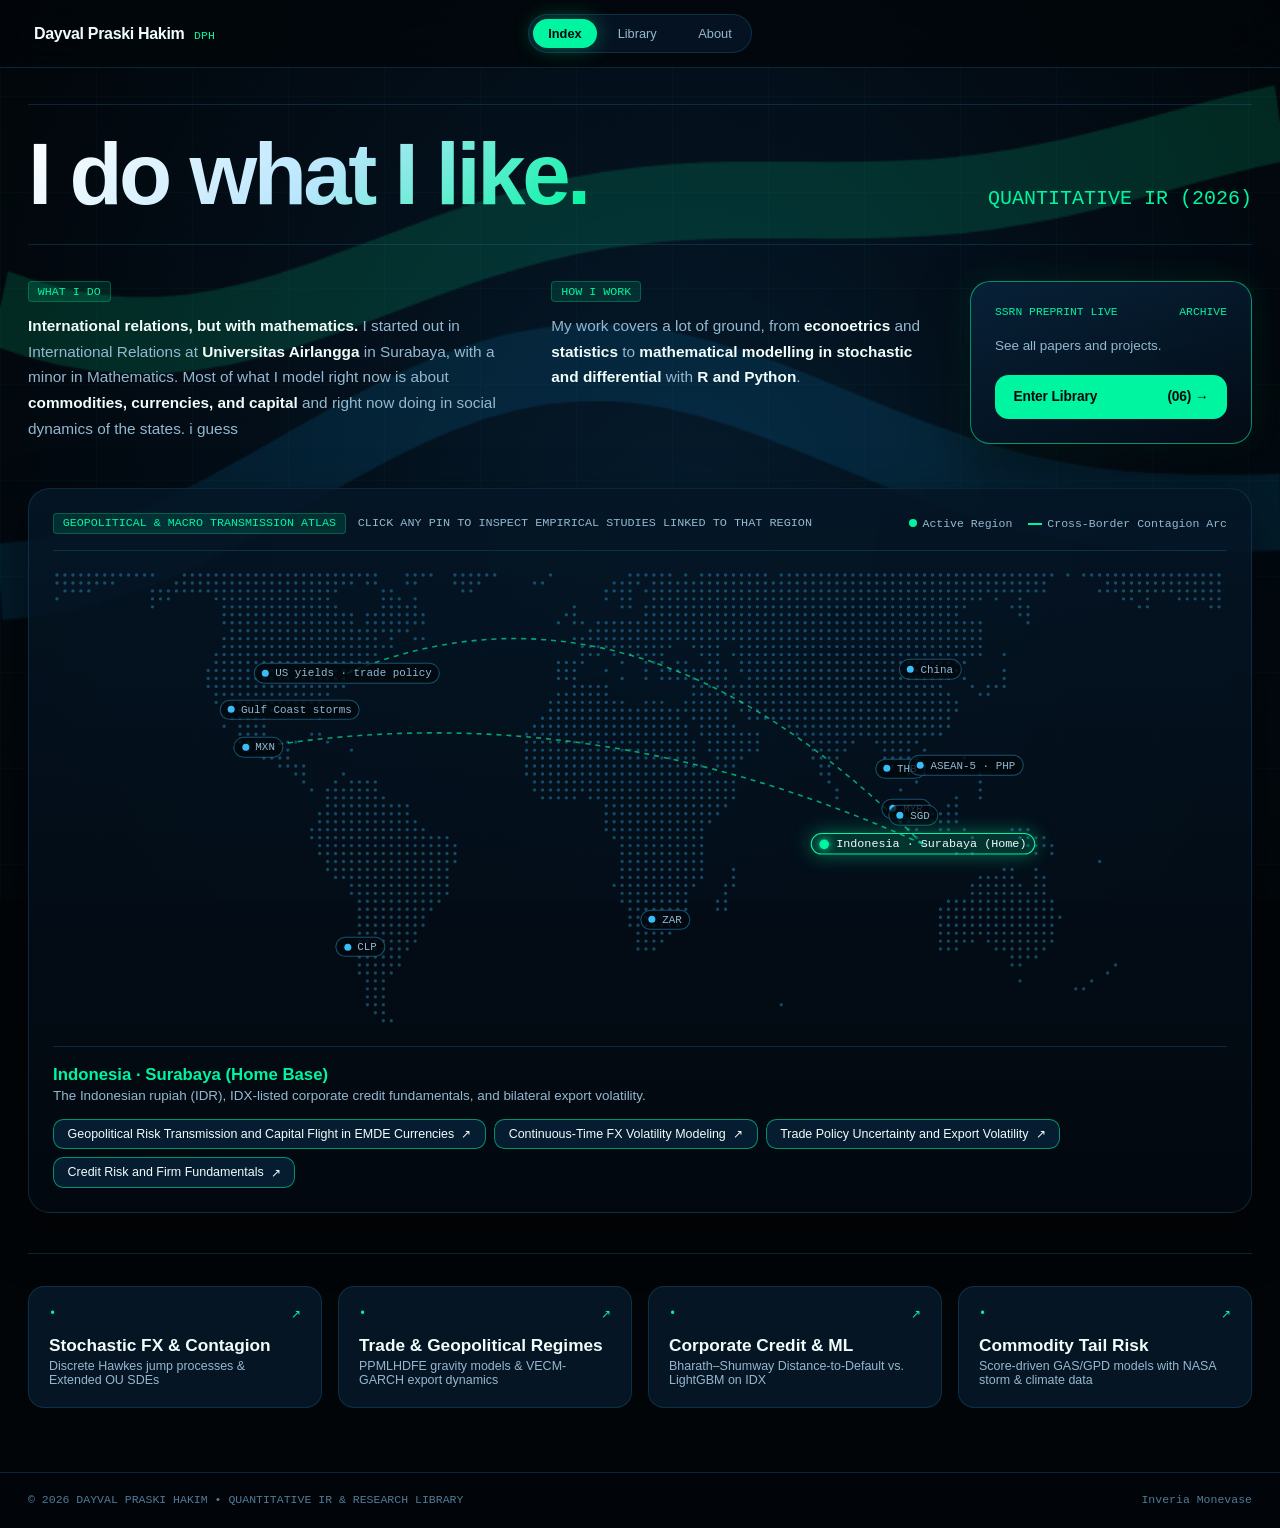
==== index.html @ 114882d0 "Update index.html" ====
<!DOCTYPE html>
<html lang="en">
<head>
  <meta charset="UTF-8" />
  <meta name="viewport" content="width=device-width, initial-scale=1.0" />
  <title>Dayval Praski Hakim — Quantitative IR &amp; Research Library </title>
  <style>
    :root {
      --bg-abyss: #020508;
      --bg-deep-water: #051321;
      --bg-trench: #082036;
      --bg-card: rgba(7, 27, 46, 0.76);
      --bg-drawer: rgba(3, 12, 22, 0.97);
      --border-water: rgba(29, 112, 156, 0.30);
      --border-aurora: rgba(0, 245, 160, 0.55);
      --aurora-bright: #00f5a0;
      --aurora-mid: #10b981;
      --aurora-soft: rgba(0, 245, 160, 0.12);
      --water-glow: #38bdf8;
      --shock-coral: #fb7185;
      --text-primary: #f0fdfa;
      --text-secondary: #94b8d0;
      --text-muted: #527a96;
      --font-ranade: "Ranade", "Optima", "Avenir Next", -apple-system, BlinkMacSystemFont, "Segoe UI", sans-serif;
      --font-mono: "IBM Plex Mono", "JetBrains Mono", ui-monospace, SFMono-Regular, Menlo, Consolas, monospace;
    }

    *, *::before, *::after {
      box-sizing: border-box;
    }

    html, body {
      margin: 0;
      padding: 0;
      background-color: var(--bg-abyss);
      color: var(--text-primary);
      font-family: var(--font-ranade);
      overflow-x: hidden;
      -webkit-font-smoothing: antialiased;
      min-height: 100vh;
    }

    button, input, textarea {
      font-family: var(--font-ranade);
      color: inherit;
      background: none;
      border: none;
    }
    button { cursor: pointer; }
    a { color: inherit; text-decoration: none; }

    /* Background Deep Water & Aurora Canvas */
    #auroraWaterCanvas {
      position: fixed;
      inset: 0;
      width: 100%;
      height: 100%;
      pointer-events: none;
      z-index: 0;
    }

    /* Subtle Bathymetric Hairline Grid Overlay */
    .grid-lines-overlay {
      position: fixed;
      inset: 0;
      pointer-events: none;
      z-index: 1;
      background-image:
        linear-gradient(to right, rgba(14, 165, 233, 0.04) 1px, transparent 1px),
        linear-gradient(to bottom, rgba(0, 245, 160, 0.03) 1px, transparent 1px);
      background-size: 96px 96px;
    }

    /* Unfolding Preloader Overlay (CRL-2026 Signature) */
    #unfoldPreloader {
      position: fixed;
      inset: 0;
      z-index: 100;
      background: radial-gradient(circle at 50% 30%, #072238 0%, #020508 75%);
      display: flex;
      flex-direction: column;
      justify-content: space-between;
      padding: 2rem;
      transition: opacity 0.65s cubic-bezier(0.22, 1, 0.36, 1), transform 0.65s cubic-bezier(0.22, 1, 0.36, 1);
    }
    #unfoldPreloader.preloader-hidden {
      opacity: 0;
      transform: translateY(-100%);
      pointer-events: none;
    }
    .unfold-strip {
      display: flex;
      justify-content: space-between;
      align-items: baseline;
      font-family: var(--font-ranade);
      font-size: clamp(2.8rem, 10vw, 7.6rem);
      font-weight: 700;
      letter-spacing: -0.04em;
      line-height: 0.9;
      color: var(--text-primary);
      border-top: 1px solid var(--border-water);
      border-bottom: 1px solid var(--border-water);
      padding: 1.5rem 0;
      overflow: hidden;
    }
    .unfold-char {
      display: inline-block;
      transform: translateY(110%);
      animation: charRise 0.65s cubic-bezier(0.16, 1, 0.3, 1) forwards;
    }
    @keyframes charRise {
      to { transform: translateY(0%); }
    }

    /* Main App Wrapper */
    .app-shell {
      position: relative;
      z-index: 10;
      min-height: 100vh;
      display: flex;
      flex-direction: column;
      justify-content: space-between;
    }

    /* Top Archival Header (CRL-2026 Layout) */
    .crl-header {
      position: sticky;
      top: 0;
      z-index: 40;
      backdrop-filter: blur(20px);
      background: rgba(2, 6, 11, 0.84);
      border-bottom: 1px solid var(--border-water);
      padding: 0.9rem 1.75rem;
      display: grid;
      grid-template-columns: 1fr auto 1fr;
      align-items: center;
      gap: 1rem;
    }
    @media (max-width: 780px) {
      .crl-header {
        grid-template-columns: 1fr auto;
        padding: 0.75rem 1rem;
      }
      .crl-header-right {
        grid-column: 1 / -1;
        justify-content: space-between !important;
        border-top: 1px solid rgba(29, 112, 156, 0.18);
        padding-top: 0.5rem;
      }
    }

    .brand-mark {
      display: inline-flex;
      align-items: baseline;
      gap: 0.6rem;
      text-align: left;
    }
    .brand-mark-title {
      font-weight: 700;
      font-size: 1rem;
      letter-spacing: -0.02em;
      color: var(--text-primary);
    }
    .brand-mark-sub {
      font-family: var(--font-mono);
      font-size: 0.72rem;
      color: var(--aurora-bright);
    }

    /* Center Nav Pills (Index | Library (06) | About) */
    .crl-nav {
      display: flex;
      align-items: center;
      gap: 0.35rem;
      background: rgba(6, 22, 38, 0.85);
      border: 1px solid var(--border-water);
      padding: 0.25rem;
      border-radius: 9999px;
    }
    .crl-nav-btn {
      padding: 0.42rem 0.95rem;
      border-radius: 9999px;
      font-size: 0.8rem;
      font-weight: 500;
      color: var(--text-secondary);
      transition: all 0.22s ease;
      display: inline-flex;
      align-items: center;
      gap: 0.35rem;
    }
    .crl-nav-btn:hover {
      color: var(--text-primary);
    }
    .crl-nav-btn.active {
      background: var(--aurora-bright);
      color: #02080d;
      font-weight: 700;
      box-shadow: 0 0 20px rgba(0, 245, 160, 0.35);
    }
    .nav-count {
      font-family: var(--font-mono);
      font-size: 0.68rem;
      opacity: 0.85;
    }

    .crl-header-right {
      display: flex;
      align-items: center;
      justify-content: flex-end;
      gap: 0.5rem;
      flex-wrap: wrap;
    }
    .util-pill {
      font-family: var(--font-mono);
      font-size: 0.72rem;
      padding: 0.4rem 0.75rem;
      border-radius: 9999px;
      border: 1px solid var(--border-water);
      background: rgba(8, 32, 54, 0.55);
      color: var(--text-secondary);
      transition: all 0.2s ease;
    }
    .util-pill:hover {
      border-color: var(--aurora-bright);
      color: var(--aurora-bright);
    }

    /* Views */
    .crl-view {
      max-width: 1280px;
      width: 100%;
      margin: 0 auto;
      padding: 2.25rem 1.75rem 4rem;
      animation: fadeView 0.35s ease;
    }
    @media (max-width: 640px) {
      .crl-view { padding: 1.5rem 1rem 3rem; }
    }
    @keyframes fadeView {
      from { opacity: 0; transform: translateY(8px); }
      to { opacity: 1; transform: translateY(0); }
    }
    .hidden { display: none !important; }

    /* =====================================================================
       VIEW 1: INDEX  */
    .hero-wordmark-strip {
      border-top: 1px solid var(--border-water);
      border-bottom: 1px solid var(--border-water);
      padding: 1.75rem 0;
      margin-bottom: 2.25rem;
      display: flex;
      flex-wrap: wrap;
      align-items: baseline;
      justify-content: space-between;
      gap: 1rem;
    }
    .hero-giant-title {
      font-family: var(--font-ranade);
      font-size: clamp(2.6rem, 6.8vw, 6.1rem);
      font-weight: 700;
      letter-spacing: -0.04em;
      line-height: 0.95;
      margin: 0;
      background: linear-gradient(135deg, #ffffff 0%, #bae6fd 52%, #00f5a0 100%);
      -webkit-background-clip: text;
      -webkit-text-fill-color: transparent;
    }
    .hero-version-tag {
      font-family: var(--font-mono);
      font-size: clamp(0.9rem, 1.8vw, 1.25rem);
      color: var(--aurora-bright);
      display: flex;
      align-items: center;
      gap: 0.75rem;
    }

    .crl-editorial-grid {
      display: grid;
      grid-template-columns: repeat(12, 1fr);
      gap: 2rem;
      align-items: start;
    }
    .col-footnote-1 { grid-column: span 5; }
    .col-footnote-2 { grid-column: span 4; }
    .col-cta-panel  { grid-column: span 3; }

    @media (max-width: 960px) {
      .col-footnote-1, .col-footnote-2, .col-cta-panel {
        grid-column: span 12;
      }
    }

    .footnote-num {
      font-family: var(--font-mono);
      font-size: 0.73rem;
      color: var(--aurora-bright);
      margin-bottom: 0.65rem;
      display: inline-block;
      padding: 0.16rem 0.55rem;
      border-radius: 4px;
      background: var(--aurora-soft);
      border: 1px solid rgba(0, 245, 160, 0.25);
    }
    .footnote-copy {
      font-size: 0.96rem;
      line-height: 1.68;
      color: var(--text-secondary);
      margin: 0;
    }
    .footnote-copy strong {
      color: var(--text-primary);
      font-weight: 600;
    }

    /* Enter Library Magnetic Card */
    .enter-library-card {
      background: linear-gradient(160deg, rgba(8, 36, 60, 0.88) 0%, rgba(3, 12, 22, 0.94) 100%);
      border: 1px solid var(--border-aurora);
      border-radius: 1.25rem;
      padding: 1.5rem;
      display: flex;
      flex-direction: column;
      justify-content: space-between;
      gap: 1.15rem;
      box-shadow: 0 20px 50px rgba(0, 0, 0, 0.5), 0 0 35px rgba(0, 245, 160, 0.1);
    }
    .enter-btn {
      width: 100%;
      padding: 0.9rem 1.15rem;
      border-radius: 0.85rem;
      background: var(--aurora-bright);
      color: #02080d;
      font-weight: 700;
      font-size: 0.86rem;
      letter-spacing: -0.01em;
      display: flex;
      align-items: center;
      justify-content: space-between;
      transition: transform 0.2s ease, box-shadow 0.2s ease;
    }
    .enter-btn:hover {
      transform: translateY(-2px);
      box-shadow: 0 10px 25px rgba(0, 245, 160, 0.4);
    }

    /* =====================================================================
       GEOPOLITICAL & MACRO TRANSMISSION ATLAS (RESTYLED IN AURORA: ABYSSAL)
       ===================================================================== */
    .atlas-container {
      margin-top: 2.75rem;
      background: linear-gradient(180deg, rgba(5, 22, 38, 0.86) 0%, rgba(2, 8, 15, 0.94) 100%);
      border: 1px solid var(--border-water);
      border-radius: 1.35rem;
      padding: 1.5rem;
      box-shadow: 0 20px 50px rgba(0, 0, 0, 0.5);
    }
    .atlas-header-bar {
      display: flex;
      flex-wrap: wrap;
      align-items: center;
      justify-content: space-between;
      gap: 1rem;
      padding-bottom: 1rem;
      border-bottom: 1px solid var(--border-water);
      margin-bottom: 1.25rem;
    }
    .atlas-scroll {
      overflow-x: auto;
      position: relative;
    }
    .atlas-map {
      position: relative;
      min-width: 680px;
      aspect-ratio: 1180 / 460;
      width: 100%;
    }
    .atlas-svg {
      width: 100%;
      height: 100%;
      display: block;
    }
    .atlas-land {
      stroke: rgba(56, 189, 248, 0.34);
      stroke-width: 3.4px;
      stroke-linecap: round;
      fill: none;
    }
    .atlas-arc {
      fill: none;
      stroke: var(--aurora-bright);
      stroke-width: 1.6px;
      stroke-dasharray: 5 5;
      opacity: 0.65;
    }

    /* Interactive Map Pins */
    .pin {
      position: absolute;
      transform: translate(-50%, -50%);
      display: inline-flex;
      align-items: center;
      gap: 0.4rem;
      padding: 0.2rem 0.45rem;
      border-radius: 9999px;
      background: rgba(2, 8, 15, 0.78);
      border: 1px solid rgba(56, 189, 248, 0.4);
      color: var(--text-secondary);
      font-family: var(--font-mono);
      font-size: 0.68rem;
      white-space: nowrap;
      transition: all 0.2s ease;
      z-index: 5;
    }
    .pin:hover, .pin.on {
      border-color: var(--aurora-bright);
      background: rgba(0, 245, 160, 0.16);
      color: var(--text-primary);
      transform: translate(-50%, -50%) scale(1.08);
      z-index: 15;
      box-shadow: 0 0 18px rgba(0, 245, 160, 0.4);
    }
    .pin-dot {
      width: 7px;
      height: 7px;
      border-radius: 9999px;
      background: var(--water-glow);
      display: inline-block;
    }
    .pin.on .pin-dot, .pin:hover .pin-dot {
      background: var(--aurora-bright);
      box-shadow: 0 0 8px var(--aurora-bright);
    }
    .pin.big .pin-dot {
      width: 9px;
      height: 9px;
      background: var(--aurora-bright);
    }

    .atlas-info-bar {
      margin-top: 1.1rem;
      padding-top: 1.1rem;
      border-top: 1px solid var(--border-water);
      display: flex;
      flex-wrap: wrap;
      align-items: center;
      justify-content: space-between;
      gap: 1rem;
    }
    .atlas-work-pills {
      display: flex;
      flex-wrap: wrap;
      gap: 0.5rem;
    }
    .atlas-work-btn {
      padding: 0.42rem 0.85rem;
      border-radius: 0.65rem;
      background: rgba(8, 34, 58, 0.8);
      border: 1px solid var(--border-aurora);
      color: var(--text-primary);
      font-size: 0.78rem;
      font-weight: 500;
      display: inline-flex;
      align-items: center;
      gap: 0.45rem;
      transition: all 0.2s ease;
    }
    .atlas-work-btn:hover {
      background: var(--aurora-bright);
      color: #02080d;
      font-weight: 700;
    }

    /* Category Index Strip */
    .category-index-strip {
      margin-top: 2.5rem;
      border-top: 1px solid var(--border-water);
      padding-top: 2rem;
      display: grid;
      grid-template-columns: repeat(auto-fit, minmax(220px, 1fr));
      gap: 1rem;
    }
    .cat-index-tile {
      background: var(--bg-card);
      border: 1px solid var(--border-water);
      border-radius: 1rem;
      padding: 1.25rem;
      text-align: left;
      transition: all 0.25s ease;
      display: flex;
      flex-direction: column;
      justify-content: space-between;
      gap: 0.85rem;
    }
    .cat-index-tile:hover {
      border-color: var(--aurora-bright);
      background: rgba(11, 43, 72, 0.82);
      transform: translateY(-3px);
    }

    /* =====================================================================
       VIEW 2: LIBRARY */
    .library-toolbar {
      display: flex;
      flex-wrap: wrap;
      align-items: center;
      justify-content: space-between;
      gap: 1rem;
      padding-bottom: 1.5rem;
      border-bottom: 1px solid var(--border-water);
      margin-bottom: 2rem;
    }
    .mode-toggle-group {
      display: inline-flex;
      background: rgba(5, 19, 33, 0.9);
      border: 1px solid var(--border-water);
      border-radius: 9999px;
      padding: 0.22rem;
    }
    .mode-btn {
      padding: 0.38rem 0.95rem;
      border-radius: 9999px;
      font-family: var(--font-mono);
      font-size: 0.75rem;
      color: var(--text-secondary);
      transition: all 0.2s ease;
    }
    .mode-btn.active {
      background: var(--aurora-bright);
      color: #02080d;
      font-weight: 700;
    }

    .filter-pills {
      display: flex;
      flex-wrap: wrap;
      gap: 0.4rem;
    }
    .filter-pill {
      padding: 0.36rem 0.8rem;
      border-radius: 9999px;
      font-family: var(--font-mono);
      font-size: 0.72rem;
      border: 1px solid var(--border-water);
      color: var(--text-secondary);
      background: rgba(5, 19, 33, 0.6);
      transition: all 0.2s ease;
    }
    .filter-pill.active, .filter-pill:hover {
      border-color: var(--aurora-bright);
      color: var(--aurora-bright);
      background: var(--aurora-soft);
    }

    /* WHEEL MODE */
    .wheel-stage {
      display: flex;
      flex-direction: column;
      gap: 1.75rem;
    }
    .wheel-track {
      display: grid;
      grid-template-columns: repeat(auto-fit, minmax(310px, 1fr));
      gap: 1.35rem;
    }
    .wheel-card {
      background: var(--bg-card);
      border: 1px solid var(--border-water);
      border-radius: 1.25rem;
      padding: 1.5rem;
      display: flex;
      flex-direction: column;
      justify-content: space-between;
      min-height: 330px;
      transition: all 0.28s cubic-bezier(0.22, 1, 0.36, 1);
      position: relative;
      overflow: hidden;
      text-align: left;
    }
    .wheel-card:hover {
      border-color: var(--aurora-bright);
      box-shadow: 0 20px 45px rgba(0, 0, 0, 0.55), 0 0 30px rgba(0, 245, 160, 0.14);
      transform: translateY(-4px);
    }
    .wheel-card-top {
      display: flex;
      align-items: center;
      justify-content: space-between;
      font-family: var(--font-mono);
      font-size: 0.74rem;
      color: var(--aurora-bright);
    }
    .wheel-visual-plate {
      margin: 0.9rem 0;
      height: 92px;
      border-radius: 0.75rem;
      border: 1px solid rgba(29, 112, 156, 0.35);
      background: rgba(3, 12, 22, 0.85);
      overflow: hidden;
      position: relative;
    }
    .wheel-card-title {
      font-size: 1.22rem;
      font-weight: 700;
      letter-spacing: -0.02em;
      line-height: 1.25;
      margin: 0.35rem 0;
      color: var(--text-primary);
    }
    .wheel-card-client {
      font-family: var(--font-mono);
      font-size: 0.73rem;
      color: var(--water-glow);
    }

    /* LIST MODE */
    .archive-list-table {
      border-top: 1px solid var(--border-water);
    }
    .archive-row {
      width: 100%;
      display: grid;
      grid-template-columns: 48px 1.25fr 2.2fr 1.1fr 80px;
      align-items: center;
      gap: 1rem;
      padding: 1.15rem 0.75rem;
      border-bottom: 1px solid var(--border-water);
      text-align: left;
      transition: background 0.18s ease, padding-left 0.18s ease;
    }
    @media (max-width: 760px) {
      .archive-row {
        grid-template-columns: 40px 1fr auto;
      }
      .archive-col-domain, .archive-col-metric {
        display: none;
      }
    }
    .archive-row:hover {
      background: rgba(0, 245, 160, 0.07);
      padding-left: 1.25rem;
    }
    .archive-idx {
      font-family: var(--font-mono);
      font-size: 0.78rem;
      color: var(--aurora-bright);
    }
    .archive-title {
      font-weight: 600;
      font-size: 1rem;
      color: var(--text-primary);
    }
    .archive-domain {
      font-family: var(--font-mono);
      font-size: 0.78rem;
      color: var(--text-secondary);
    }
    .archive-metric {
      font-family: var(--font-mono);
      font-size: 0.75rem;
      color: var(--aurora-bright);
    }
    .archive-year {
      font-family: var(--font-mono);
      font-size: 0.74rem;
      color: var(--text-muted);
      text-align: right;
    }

    /* =====================================================================
       SVG STOCHASTIC PLOT STYLES (PORTED FROM DAYVAL'S SITE.JS -> AURORA)
       ===================================================================== */
    .p-line { fill: none; stroke: #00f5a0; stroke-width: 1.8px; }
    .p-line-2 { fill: none; stroke: #38bdf8; stroke-width: 1.5px; }
    .p-faint { fill: none; stroke: rgba(148, 184, 208, 0.22); stroke-width: 1px; }
    .p-base { fill: none; stroke: rgba(240, 253, 250, 0.45); stroke-width: 1.2px; stroke-dasharray: 4 4; }
    .p-area { fill: rgba(0, 245, 160, 0.10); stroke: none; }
    .p-wash { fill: rgba(251, 113, 133, 0.22); stroke: none; }
    .p-axis { stroke: rgba(29, 112, 156, 0.45); stroke-width: 1px; }
    .p-needle { stroke: rgba(148, 184, 208, 0.45); stroke-width: 1.1px; }
    .p-shock { stroke: #fb7185; stroke-width: 1.8px; }
    .p-shock-dash { stroke: #fb7185; stroke-width: 1.2px; stroke-dasharray: 4 4; }
    .p-dot-shock { fill: #fb7185; }
    .p-dot-soft { fill: rgba(56, 189, 248, 0.65); }
    .p-ring-shock { fill: none; stroke: #fb7185; stroke-width: 1.6px; }
    .p-label { font-family: var(--font-mono); font-size: 10px; fill: #94b8d0; }
    .p-label.strong { fill: #f0fdfa; font-weight: 600; }
    .p-label.shock { fill: #fb7185; }

    /* =====================================================================
       FULL-VIEWPORT TWO-COLUMN SPLIT RESEARCH WORKBENCH (NO EMPTY LEFT VOID)
       ===================================================================== */
    #resourceDrawerBackdrop {
      position: fixed;
      inset: 0;
      z-index: 60;
      background: var(--bg-abyss);
      display: grid;
      grid-template-columns: 44% 56%;
      width: 100vw;
      height: 100vh;
      overflow: hidden;
    }
    .workbench-left-pane {
      background: linear-gradient(165deg, #041322 0%, #02070d 100%);
      border-right: 1px solid var(--border-water);
      padding: 1.75rem;
      display: flex;
      flex-direction: column;
      justify-content: space-between;
      gap: 1.15rem;
      overflow-y: auto;
      height: 100%;
    }
    .resource-drawer {
      width: 100%;
      height: 100%;
      background: var(--bg-drawer);
      padding: 2rem 2.5rem;
      overflow-y: auto;
      display: flex;
      flex-direction: column;
      justify-content: space-between;
      gap: 1.75rem;
    }
    .sidebar-paper-pill {
      width: 100%;
      text-align: left;
      padding: 0.52rem 0.75rem;
      border-radius: 0.65rem;
      border: 1px solid rgba(29, 112, 156, 0.24);
      background: rgba(5, 20, 35, 0.55);
      display: flex;
      align-items: center;
      justify-content: space-between;
      gap: 0.6rem;
      font-size: 0.78rem;
      color: var(--text-secondary);
      transition: all 0.18s ease;
    }
    .sidebar-paper-pill:hover {
      border-color: var(--aurora-bright);
      color: var(--text-primary);
    }
    .sidebar-paper-pill.active-paper {
      background: rgba(0, 245, 160, 0.14);
      border-color: var(--aurora-bright);
      color: var(--text-primary);
      font-weight: 600;
    }
    @media (max-width: 960px) {
      #resourceDrawerBackdrop {
        display: flex;
        flex-direction: column;
        overflow-y: auto;
      }
      .workbench-left-pane, .resource-drawer {
        height: auto;
        overflow-y: visible;
        padding: 1.25rem;
      }
    }

    /* Econometric Data Tables inside Drawer */
    .econ-table-wrap {
      overflow-x: auto;
      margin: 0.75rem 0;
      border: 1px solid var(--border-water);
      border-radius: 0.75rem;
      background: rgba(2, 8, 15, 0.75);
    }
    table.econ-table {
      width: 100%;
      border-collapse: collapse;
      font-family: var(--font-mono);
      font-size: 0.75rem;
      text-align: left;
    }
    table.econ-table th, table.econ-table td {
      padding: 0.6rem 0.85rem;
      border-bottom: 1px solid rgba(29, 112, 156, 0.2);
    }
    table.econ-table thead th {
      color: var(--aurora-bright);
      background: rgba(7, 29, 49, 0.7);
      font-weight: 600;
    }
    .sig-cell { color: var(--aurora-bright); font-weight: 700; }
    .dim-cell { color: var(--text-muted); }

    .paper-figure-card {
      background: rgba(5, 19, 33, 0.85);
      border: 1px solid var(--border-water);
      border-radius: 0.9rem;
      padding: 1rem;
      margin-top: 1rem;
    }
    .paper-figure-card img {
      width: 100%;
      height: auto;
      border-radius: 0.5rem;
      display: block;
      background: #ffffff;
      padding: 0.35rem;
    }
    .paper-figure-cap {
      font-size: 0.78rem;
      color: var(--text-secondary);
      margin-top: 0.65rem;
      line-height: 1.5;
    }

    /* Toast Notification */
    #toastBanner {
      position: fixed;
      bottom: 1.5rem;
      right: 1.5rem;
      z-index: 90;
      background: #041524;
      border: 1px solid var(--aurora-bright);
      color: var(--text-primary);
      padding: 0.75rem 1.1rem;
      border-radius: 0.75rem;
      font-family: var(--font-mono);
      font-size: 0.75rem;
      box-shadow: 0 15px 35px rgba(0, 0, 0, 0.6);
    }

    /* Mobile only: keep a Close button on screen while a paper scrolls (the original Close sits ~2 screens down on phones) */
    .drawer-mobile-bar { display: none; }
    @media (max-width: 960px) {
      .drawer-mobile-bar {
        display: flex;
        flex-shrink: 0;
        justify-content: flex-end;
        position: sticky;
        top: 0;
        z-index: 5;
        padding: 0.55rem 1rem;
        background: var(--bg-abyss);
        border-bottom: 1px solid var(--border-water);
      }
      .drawer-mobile-bar .util-pill { padding: 0.55rem 1.1rem; font-size: 0.8rem; }
    }
  </style>
</head>
<body>

  <canvas id="auroraWaterCanvas" width="960" height="540"></canvas>
  <div class="grid-lines-overlay"></div>

  <div id="unfoldPreloader">
    <div style="display:flex; justify-content:space-between; font-family:var(--font-mono); font-size:0.76rem; color:var(--aurora-bright);">
      <span>DPH® // DAYVAL PRASKI HAKIM</span>
      <span>QUANTITATIVE IR &amp; ARCHIVE</span>
    </div>

    <div class="unfold-strip" aria-hidden="true">
      <span class="unfold-char" style="animation-delay:0.02s;">D</span>
      <span class="unfold-char" style="animation-delay:0.07s;">A</span>
      <span class="unfold-char" style="animation-delay:0.12s;">Y</span>
      <span class="unfold-char" style="animation-delay:0.17s;">V</span>
      <span class="unfold-char" style="animation-delay:0.22s;">A</span>
      <span class="unfold-char" style="animation-delay:0.27s;">L</span>
      <span class="unfold-char" style="animation-delay:0.32s; color:var(--aurora-bright);">®</span>
      
    </div>

    <div style="display:flex; justify-content:space-between; align-items:center; font-family:var(--font-mono); font-size:0.75rem; color:var(--text-secondary);">
      <span>STOCHASTIC PROCESSES • ECONOMETRICS • GEOPOLITICAL RISK (SURABAYA, ID)</span>
      <button type="button" id="skipPreloaderBtn" class="util-pill" style="border-color:var(--aurora-bright); color:var(--aurora-bright);">
        Enter Archive Now ↗
      </button>
    </div>
  </div>

  <!-- Intro safety net: its own script block, so an error later in the page can never leave you stuck on the intro -->
  <script>
    (function () {
      var intro = document.getElementById('unfoldPreloader');
      if (!intro) return;
      function leaveIntro() { intro.classList.add('preloader-hidden'); }
      setTimeout(leaveIntro, 1150);
      var skip = document.getElementById('skipPreloaderBtn');
      if (skip) skip.addEventListener('click', leaveIntro);
    })();
  </script>

  <!-- MAIN APPLICATION SHELL -->
  <div class="app-shell">

    <!-- STICKY TOP BAR -->
    <header class="crl-header">
      <button type="button" id="brandHomeBtn" class="brand-mark">
        <span class="brand-mark-title">Dayval Praski Hakim</span>
        <span class="brand-mark-sub">DPH</span>
      </button>

      <nav class="crl-nav" aria-label="Primary Sections">
        <button type="button" data-nav="index" class="crl-nav-btn active">
          <span>Index</span>
        </button>
        <button type="button" data-nav="library" class="crl-nav-btn">
          <span>Library</span>
          <span class="nav-count"></span>
        </button>
        <button type="button" data-nav="about" class="crl-nav-btn">
          <span>About</span>
        </button>
      </nav>
    </header>

    <!-- =================================================================== -->
    <!-- VIEW 1: INDEX (THESIS (1) & (2) + WORLD RISK ATLAS + ENTER LIBRARY) -->
    <!-- =================================================================== -->
    <main id="view-index" class="crl-view">
      <div class="hero-wordmark-strip">
        <h1 class="hero-giant-title" id="heroMainTitle">
          I do what I like.
        </h1>
        <div class="hero-version-tag">
          <span>QUANTITATIVE IR</span>
          <span>(2026)</span>
        </div>
      </div>

      <div class="crl-editorial-grid">
        <!-- Column (1) -->
        <div class="col-footnote-1">
          <span class="footnote-num">WHAT I DO</span>
          <p class="footnote-copy">
            <strong>International relations, but with mathematics.</strong> I started out in International Relations at <strong>Universitas Airlangga</strong> in Surabaya, with a minor in Mathematics. Most of what I model right now is about <strong>commodities, currencies, and capital</strong> and right now doing in social dynamics of the states. i guess
          </p>
        </div>

        <!-- Column (2) -->
        <div class="col-footnote-2">
          <span class="footnote-num">HOW I WORK</span>
          <p class="footnote-copy">
            My work covers a lot of ground, from <strong>econoetrics</strong> and <strong>statistics</strong> to <strong>mathematical modelling in stochastic and differential</strong> with <strong>R and Python</strong>.
          </p>
        </div>

        <!-- Column (3): Flagship Preprint & Enter Library CTA -->
        <div class="col-cta-panel">
          <div class="enter-library-card">
            <div style="display:flex; justify-content:space-between; font-family:var(--font-mono); font-size:0.71rem; color:var(--aurora-bright);">
              <span>SSRN PREPRINT LIVE</span>
              <span>ARCHIVE</span>
            </div>
            <div style="font-size:0.84rem; color:var(--text-secondary); line-height:1.5;">
              See all papers and projects.
            </div>
            <button type="button" id="enterLibraryHeroBtn" class="enter-btn">
              <span>Enter Library</span>
              <span>(06) →</span>
            </button>
          </div>
        </div>
      </div>

      <!-- INTERACTIVE GEOPOLITICAL & MACRO TRANSMISSION WORLD ATLAS -->
      <div class="atlas-container">
        <div class="atlas-header-bar">
          <div style="display:flex; align-items:center; gap:0.75rem;">
            <span class="footnote-num" style="margin:0;">GEOPOLITICAL &amp; MACRO TRANSMISSION ATLAS</span>
            <span style="font-family:var(--font-mono); font-size:0.74rem; color:var(--text-secondary);">
              CLICK ANY PIN TO INSPECT EMPIRICAL STUDIES LINKED TO THAT REGION
            </span>
          </div>
          <div style="display:flex; align-items:center; gap:1rem; font-family:var(--font-mono); font-size:0.72rem; color:var(--text-secondary);">
            <span><span style="display:inline-block; width:8px; height:8px; border-radius:99px; background:var(--aurora-bright); margin-right:5px;"></span>Active Region</span>
            <span><span style="display:inline-block; width:14px; height:2px; background:var(--aurora-bright); vertical-align:middle; margin-right:5px;"></span>Cross-Border Contagion Arc</span>
          </div>
        </div>

        <div class="atlas-scroll">
          <div class="atlas-map" id=" interactiveAtlasMap">
            <svg class="atlas-svg" viewBox="0 0 1180 460" aria-hidden="true" focusable="false">
              <path class="atlas-land" d="M4 4h0M12 4h0M20 4h0M28 4h0M36 4h0M44 4h0M52 4h0M60 4h0M68 4h0M76 4h0M84 4h0M92 4h0M100 4h0M132 4h0M140 4h0M148 4h0M156 4h0M164 4h0M172 4h0M180 4h0M188 4h0M196 4h0M204 4h0M212 4h0M220 4h0M228 4h0M236 4h0M244 4h0M252 4h0M260 4h0M268 4h0M276 4h0M284 4h0M292 4h0M300 4h0M308 4h0M316 4h0M324 4h0M356 4h0M364 4h0M372 4h0M380 4h0M404 4h0M412 4h0M420 4h0M428 4h0M436 4h0M444 4h0M500 4h0M580 4h0M588 4h0M596 4h0M604 4h0M612 4h0M620 4h0M636 4h0M652 4h0M660 4h0M668 4h0M676 4h0M684 4h0M692 4h0M700 4h0M708 4h0M716 4h0M732 4h0M740 4h0M748 4h0M756 4h0M764 4h0M772 4h0M780 4h0M788 4h0M796 4h0M804 4h0M812 4h0M820 4h0M828 4h0M836 4h0M844 4h0M852 4h0M860 4h0M868 4h0M876 4h0M884 4h0M892 4h0M900 4h0M908 4h0M916 4h0M924 4h0M932 4h0M940 4h0M948 4h0M956 4h0M964 4h0M972 4h0M980 4h0M988 4h0M996 4h0M1004 4h0M1020 4h0M1036 4h0M1044 4h0M1052 4h0M1060 4h0M1068 4h0M1076 4h0M1084 4h0M1092 4h0M1100 4h0M1108 4h0M1116 4h0M1124 4h0M1132 4h0M1140 4h0M1148 4h0M1156 4h0M1164 4h0M1172 4h0M4 12h0M12 12h0M20 12h0M28 12h0M36 12h0M44 12h0M52 12h0M60 12h0M124 12h0M132 12h0M140 12h0M148 12h0M156 12h0M164 12h0M172 12h0M180 12h0M188 12h0M196 12h0M204 12h0M212 12h0M220 12h0M228 12h0M236 12h0M244 12h0M252 12h0M260 12h0M268 12h0M276 12h0M284 12h0M292 12h0M300 12h0M316 12h0M324 12h0M356 12h0M364 12h0M404 12h0M412 12h0M420 12h0M428 12h0M484 12h0M492 12h0M564 12h0M572 12h0M580 12h0M588 12h0M604 12h0M612 12h0M620 12h0M628 12h0M636 12h0M644 12h0M652 12h0M660 12h0M668 12h0M676 12h0M684 12h0M692 12h0M700 12h0M708 12h0M716 12h0M724 12h0M732 12h0M740 12h0M748 12h0M756 12h0M764 12h0M772 12h0M780 12h0M788 12h0M796 12h0M804 12h0M812 12h0M820 12h0M828 12h0M836 12h0M844 12h0M852 12h0M860 12h0M868 12h0M876 12h0M884 12h0M892 12h0M900 12h0M908 12h0M916 12h0M924 12h0M932 12h0M940 12h0M948 12h0M956 12h0M964 12h0M972 12h0M980 12h0M988 12h0M996 12h0M1060 12h0M1068 12h0M1076 12h0M1084 12h0M1092 12h0M1100 12h0M1108 12h0M1116 12h0M1124 12h0M1132 12h0M1140 12h0M1148 12h0M1156 12h0M1164 12h0M1172 12h0M12 20h0M20 20h0M28 20h0M36 20h0M100 20h0M108 20h0M116 20h0M124 20h0M132 20h0M140 20h0M148 20h0M156 20h0M164 20h0M172 20h0M180 20h0M188 20h0M196 20h0M204 20h0M212 20h0M220 20h0M228 20h0M236 20h0M244 20h0M252 20h0M260 20h0M268 20h0M276 20h0M284 20h0M332 20h0M340 20h0M412 20h0M420 20h0M556 20h0M564 20h0M572 20h0M580 20h0M596 20h0M604 20h0M612 20h0M620 20h0M628 20h0M636 20h0M644 20h0M652 20h0M660 20h0M668 20h0M676 20h0M684 20h0M692 20h0M700 20h0M708 20h0M716 20h0M724 20h0M732 20h0M740 20h0M748 20h0M756 20h0M764 20h0M772 20h0M780 20h0M788 20h0M796 20h0M804 20h0M812 20h0M820 20h0M828 20h0M836 20h0M844 20h0M852 20h0M860 20h0M868 20h0M876 20h0M884 20h0M892 20h0M900 20h0M908 20h0M916 20h0M924 20h0M932 20h0M940 20h0M948 20h0M956 20h0M964 20h0M972 20h0M980 20h0M988 20h0M996 20h0M1052 20h0M1060 20h0M1068 20h0M1076 20h0M1084 20h0M1092 20h0M1100 20h0M1108 20h0M1116 20h0M1124 20h0M1132 20h0M1140 20h0M1148 20h0M1156 20h0M1164 20h0M1172 20h0M4 28h0M100 28h0M108 28h0M116 28h0M164 28h0M172 28h0M180 28h0M188 28h0M196 28h0M204 28h0M212 28h0M220 28h0M228 28h0M236 28h0M244 28h0M252 28h0M260 28h0M268 28h0M276 28h0M332 28h0M340 28h0M348 28h0M364 28h0M556 28h0M572 28h0M580 28h0M604 28h0M612 28h0M620 28h0M628 28h0M636 28h0M644 28h0M652 28h0M660 28h0M668 28h0M676 28h0M684 28h0M692 28h0M700 28h0M708 28h0M716 28h0M724 28h0M732 28h0M740 28h0M748 28h0M756 28h0M764 28h0M772 28h0M780 28h0M788 28h0M796 28h0M804 28h0M812 28h0M820 28h0M828 28h0M836 28h0M844 28h0M852 28h0M860 28h0M868 28h0M876 28h0M884 28h0M892 28h0M900 28h0M908 28h0M916 28h0M924 28h0M932 28h0M948 28h0M972 28h0M1076 28h0M1084 28h0M1100 28h0M1132 28h0M1140 28h0M1148 28h0M1156 28h0M1164 28h0M1172 28h0M100 36h0M172 36h0M180 36h0M188 36h0M196 36h0M204 36h0M212 36h0M220 36h0M228 36h0M236 36h0M244 36h0M252 36h0M260 36h0M268 36h0M276 36h0M284 36h0M332 36h0M340 36h0M348 36h0M356 36h0M364 36h0M524 36h0M572 36h0M580 36h0M596 36h0M604 36h0M612 36h0M620 36h0M628 36h0M636 36h0M644 36h0M652 36h0M660 36h0M668 36h0M676 36h0M684 36h0M692 36h0M700 36h0M708 36h0M716 36h0M724 36h0M732 36h0M740 36h0M748 36h0M756 36h0M764 36h0M772 36h0M780 36h0M788 36h0M796 36h0M804 36h0M812 36h0M820 36h0M828 36h0M836 36h0M844 36h0M852 36h0M860 36h0M868 36h0M876 36h0M884 36h0M892 36h0M900 36h0M908 36h0M916 36h0M964 36h0M972 36h0M980 36h0M1092 36h0M1100 36h0M1164 36h0M1172 36h0M172 44h0M180 44h0M188 44h0M196 44h0M204 44h0M212 44h0M220 44h0M228 44h0M236 44h0M244 44h0M252 44h0M260 44h0M268 44h0M276 44h0M284 44h0M292 44h0M300 44h0M316 44h0M324 44h0M332 44h0M340 44h0M348 44h0M356 44h0M364 44h0M372 44h0M516 44h0M524 44h0M596 44h0M604 44h0M612 44h0M620 44h0M628 44h0M636 44h0M644 44h0M652 44h0M660 44h0M668 44h0M676 44h0M684 44h0M692 44h0M700 44h0M708 44h0M716 44h0M724 44h0M732 44h0M740 44h0M748 44h0M756 44h0M764 44h0M772 44h0M780 44h0M788 44h0M796 44h0M804 44h0M812 44h0M820 44h0M828 44h0M836 44h0M844 44h0M852 44h0M860 44h0M868 44h0M876 44h0M884 44h0M892 44h0M900 44h0M908 44h0M972 44h0M980 44h0M172 52h0M180 52h0M188 52h0M196 52h0M204 52h0M212 52h0M220 52h0M228 52h0M236 52h0M244 52h0M252 52h0M260 52h0M268 52h0M276 52h0M284 52h0M292 52h0M300 52h0M316 52h0M324 52h0M332 52h0M340 52h0M348 52h0M356 52h0M364 52h0M372 52h0M508 52h0M524 52h0M532 52h0M548 52h0M556 52h0M564 52h0M572 52h0M580 52h0M588 52h0M596 52h0M604 52h0M612 52h0M620 52h0M628 52h0M636 52h0M644 52h0M652 52h0M660 52h0M668 52h0M676 52h0M684 52h0M692 52h0M700 52h0M708 52h0M716 52h0M724 52h0M732 52h0M740 52h0M748 52h0M756 52h0M764 52h0M772 52h0M780 52h0M788 52h0M796 52h0M804 52h0M812 52h0M820 52h0M828 52h0M836 52h0M844 52h0M852 52h0M860 52h0M868 52h0M876 52h0M884 52h0M892 52h0M900 52h0M908 52h0M916 52h0M924 52h0M932 52h0M980 52h0M180 60h0M188 60h0M196 60h0M204 60h0M212 60h0M220 60h0M228 60h0M236 60h0M244 60h0M252 60h0M260 60h0M268 60h0M276 60h0M284 60h0M292 60h0M300 60h0M308 60h0M316 60h0M324 60h0M332 60h0M340 60h0M348 60h0M356 60h0M540 60h0M548 60h0M556 60h0M564 60h0M572 60h0M580 60h0M588 60h0M596 60h0M604 60h0M612 60h0M620 60h0M628 60h0M636 60h0M644 60h0M652 60h0M660 60h0M668 60h0M676 60h0M684 60h0M692 60h0M700 60h0M708 60h0M716 60h0M724 60h0M732 60h0M740 60h0M748 60h0M756 60h0M764 60h0M772 60h0M780 60h0M788 60h0M796 60h0M804 60h0M812 60h0M820 60h0M828 60h0M836 60h0M844 60h0M852 60h0M860 60h0M868 60h0M876 60h0M884 60h0M892 60h0M900 60h0M908 60h0M916 60h0M924 60h0M932 60h0M172 68h0M180 68h0M188 68h0M196 68h0M204 68h0M212 68h0M220 68h0M228 68h0M236 68h0M244 68h0M252 68h0M260 68h0M268 68h0M276 68h0M284 68h0M292 68h0M300 68h0M308 68h0M316 68h0M324 68h0M340 68h0M364 68h0M372 68h0M524 68h0M532 68h0M540 68h0M548 68h0M556 68h0M564 68h0M572 68h0M580 68h0M588 68h0M596 68h0M604 68h0M612 68h0M620 68h0M628 68h0M636 68h0M644 68h0M652 68h0M660 68h0M668 68h0M676 68h0M684 68h0M692 68h0M700 68h0M708 68h0M716 68h0M724 68h0M732 68h0M740 68h0M748 68h0M756 68h0M764 68h0M772 68h0M780 68h0M788 68h0M796 68h0M804 68h0M812 68h0M820 68h0M828 68h0M836 68h0M844 68h0M852 68h0M860 68h0M868 68h0M876 68h0M884 68h0M892 68h0M900 68h0M908 68h0M916 68h0M924 68h0M932 68h0M172 76h0M180 76h0M188 76h0M196 76h0M204 76h0M212 76h0M220 76h0M228 76h0M236 76h0M244 76h0M252 76h0M260 76h0M268 76h0M276 76h0M284 76h0M292 76h0M300 76h0M308 76h0M316 76h0M324 76h0M332 76h0M340 76h0M532 76h0M540 76h0M548 76h0M556 76h0M564 76h0M572 76h0M580 76h0M588 76h0M596 76h0M604 76h0M612 76h0M620 76h0M644 76h0M652 76h0M660 76h0M668 76h0M692 76h0M700 76h0M708 76h0M716 76h0M724 76h0M732 76h0M740 76h0M748 76h0M756 76h0M764 76h0M772 76h0M780 76h0M788 76h0M796 76h0M804 76h0M812 76h0M820 76h0M828 76h0M836 76h0M844 76h0M852 76h0M860 76h0M868 76h0M876 76h0M884 76h0M892 76h0M900 76h0M908 76h0M916 76h0M924 76h0M932 76h0M164 84h0M172 84h0M180 84h0M188 84h0M196 84h0M204 84h0M212 84h0M220 84h0M228 84h0M236 84h0M244 84h0M252 84h0M260 84h0M268 84h0M276 84h0M284 84h0M292 84h0M300 84h0M308 84h0M316 84h0M324 84h0M532 84h0M540 84h0M548 84h0M564 84h0M580 84h0M588 84h0M596 84h0M604 84h0M612 84h0M652 84h0M660 84h0M668 84h0M684 84h0M692 84h0M700 84h0M708 84h0M716 84h0M724 84h0M732 84h0M740 84h0M748 84h0M756 84h0M764 84h0M772 84h0M780 84h0M788 84h0M796 84h0M804 84h0M812 84h0M820 84h0M828 84h0M836 84h0M844 84h0M852 84h0M860 84h0M868 84h0M876 84h0M884 84h0M892 84h0M900 84h0M908 84h0M916 84h0M924 84h0M932 84h0M956 84h0M164 92h0M172 92h0M180 92h0M188 92h0M196 92h0M204 92h0M212 92h0M220 92h0M228 92h0M236 92h0M244 92h0M252 92h0M260 92h0M268 92h0M276 92h0M284 92h0M292 92h0M300 92h0M308 92h0M316 92h0M508 92h0M516 92h0M524 92h0M532 92h0M572 92h0M596 92h0M604 92h0M612 92h0M628 92h0M636 92h0M660 92h0M668 92h0M692 92h0M700 92h0M708 92h0M716 92h0M724 92h0M732 92h0M740 92h0M748 92h0M756 92h0M764 92h0M772 92h0M780 92h0M788 92h0M796 92h0M804 92h0M812 92h0M820 92h0M828 92h0M836 92h0M844 92h0M852 92h0M860 92h0M868 92h0M876 92h0M884 92h0M892 92h0M900 92h0M908 92h0M916 92h0M156 100h0M164 100h0M172 100h0M180 100h0M188 100h0M196 100h0M204 100h0M212 100h0M220 100h0M228 100h0M236 100h0M244 100h0M252 100h0M260 100h0M268 100h0M276 100h0M284 100h0M292 100h0M300 100h0M508 100h0M516 100h0M524 100h0M556 100h0M596 100h0M612 100h0M620 100h0M628 100h0M636 100h0M644 100h0M652 100h0M660 100h0M668 100h0M676 100h0M692 100h0M700 100h0M708 100h0M716 100h0M724 100h0M732 100h0M740 100h0M748 100h0M756 100h0M764 100h0M772 100h0M780 100h0M788 100h0M796 100h0M804 100h0M812 100h0M820 100h0M828 100h0M836 100h0M844 100h0M852 100h0M860 100h0M868 100h0M876 100h0M884 100h0M900 100h0M908 100h0M956 100h0M156 108h0M164 108h0M172 108h0M180 108h0M188 108h0M196 108h0M204 108h0M212 108h0M220 108h0M228 108h0M236 108h0M244 108h0M252 108h0M260 108h0M268 108h0M276 108h0M284 108h0M292 108h0M508 108h0M516 108h0M524 108h0M572 108h0M596 108h0M612 108h0M620 108h0M628 108h0M636 108h0M644 108h0M652 108h0M660 108h0M668 108h0M676 108h0M700 108h0M708 108h0M716 108h0M724 108h0M732 108h0M740 108h0M748 108h0M756 108h0M764 108h0M772 108h0M780 108h0M788 108h0M796 108h0M804 108h0M812 108h0M820 108h0M828 108h0M836 108h0M844 108h0M852 108h0M860 108h0M868 108h0M876 108h0M884 108h0M892 108h0M900 108h0M916 108h0M956 108h0M156 116h0M164 116h0M172 116h0M180 116h0M188 116h0M196 116h0M204 116h0M212 116h0M220 116h0M228 116h0M236 116h0M244 116h0M252 116h0M260 116h0M268 116h0M276 116h0M284 116h0M292 116h0M524 116h0M532 116h0M540 116h0M548 116h0M556 116h0M644 116h0M652 116h0M660 116h0M668 116h0M676 116h0M684 116h0M692 116h0M700 116h0M708 116h0M716 116h0M724 116h0M732 116h0M740 116h0M748 116h0M756 116h0M764 116h0M772 116h0M780 116h0M788 116h0M796 116h0M804 116h0M812 116h0M820 116h0M828 116h0M836 116h0M844 116h0M852 116h0M860 116h0M868 116h0M876 116h0M884 116h0M892 116h0M924 116h0M940 116h0M948 116h0M956 116h0M164 124h0M172 124h0M180 124h0M188 124h0M196 124h0M204 124h0M212 124h0M220 124h0M228 124h0M236 124h0M244 124h0M252 124h0M260 124h0M268 124h0M276 124h0M508 124h0M516 124h0M524 124h0M532 124h0M540 124h0M548 124h0M556 124h0M644 124h0M652 124h0M660 124h0M668 124h0M676 124h0M684 124h0M692 124h0M700 124h0M708 124h0M716 124h0M724 124h0M732 124h0M740 124h0M748 124h0M756 124h0M764 124h0M772 124h0M780 124h0M788 124h0M796 124h0M804 124h0M812 124h0M820 124h0M828 124h0M836 124h0M844 124h0M852 124h0M860 124h0M868 124h0M876 124h0M884 124h0M892 124h0M900 124h0M932 124h0M940 124h0M164 132h0M180 132h0M188 132h0M196 132h0M204 132h0M212 132h0M220 132h0M228 132h0M236 132h0M244 132h0M252 132h0M260 132h0M268 132h0M500 132h0M508 132h0M516 132h0M524 132h0M532 132h0M540 132h0M548 132h0M556 132h0M564 132h0M572 132h0M596 132h0M604 132h0M612 132h0M636 132h0M644 132h0M652 132h0M660 132h0M668 132h0M676 132h0M684 132h0M692 132h0M700 132h0M708 132h0M716 132h0M724 132h0M732 132h0M740 132h0M748 132h0M756 132h0M764 132h0M772 132h0M780 132h0M788 132h0M796 132h0M804 132h0M812 132h0M820 132h0M828 132h0M836 132h0M844 132h0M852 132h0M860 132h0M868 132h0M876 132h0M884 132h0M892 132h0M900 132h0M908 132h0M180 140h0M188 140h0M196 140h0M204 140h0M212 140h0M220 140h0M228 140h0M268 140h0M500 140h0M508 140h0M516 140h0M524 140h0M532 140h0M540 140h0M548 140h0M556 140h0M564 140h0M572 140h0M580 140h0M588 140h0M596 140h0M604 140h0M612 140h0M620 140h0M628 140h0M636 140h0M644 140h0M652 140h0M660 140h0M668 140h0M676 140h0M692 140h0M700 140h0M708 140h0M716 140h0M724 140h0M732 140h0M740 140h0M748 140h0M756 140h0M764 140h0M772 140h0M780 140h0M788 140h0M796 140h0M804 140h0M812 140h0M820 140h0M828 140h0M836 140h0M844 140h0M852 140h0M860 140h0M868 140h0M876 140h0M884 140h0M892 140h0M900 140h0M908 140h0M180 148h0M188 148h0M196 148h0M204 148h0M212 148h0M268 148h0M492 148h0M500 148h0M508 148h0M516 148h0M524 148h0M532 148h0M540 148h0M548 148h0M556 148h0M564 148h0M572 148h0M580 148h0M588 148h0M596 148h0M604 148h0M612 148h0M620 148h0M628 148h0M644 148h0M652 148h0M660 148h0M668 148h0M676 148h0M700 148h0M708 148h0M716 148h0M724 148h0M732 148h0M740 148h0M748 148h0M756 148h0M764 148h0M772 148h0M780 148h0M788 148h0M796 148h0M804 148h0M812 148h0M820 148h0M828 148h0M836 148h0M844 148h0M852 148h0M860 148h0M868 148h0M876 148h0M884 148h0M892 148h0M900 148h0M172 156h0M188 156h0M196 156h0M204 156h0M212 156h0M484 156h0M492 156h0M500 156h0M508 156h0M516 156h0M524 156h0M532 156h0M540 156h0M548 156h0M556 156h0M564 156h0M572 156h0M580 156h0M588 156h0M596 156h0M604 156h0M612 156h0M620 156h0M628 156h0M636 156h0M652 156h0M660 156h0M668 156h0M676 156h0M684 156h0M740 156h0M748 156h0M756 156h0M764 156h0M772 156h0M780 156h0M788 156h0M796 156h0M804 156h0M812 156h0M820 156h0M828 156h0M836 156h0M844 156h0M852 156h0M860 156h0M868 156h0M876 156h0M884 156h0M892 156h0M900 156h0M188 164h0M196 164h0M204 164h0M212 164h0M260 164h0M268 164h0M476 164h0M484 164h0M492 164h0M500 164h0M508 164h0M516 164h0M524 164h0M532 164h0M540 164h0M548 164h0M556 164h0M564 164h0M572 164h0M580 164h0M588 164h0M596 164h0M604 164h0M612 164h0M620 164h0M628 164h0M636 164h0M652 164h0M660 164h0M668 164h0M676 164h0M684 164h0M692 164h0M700 164h0M708 164h0M748 164h0M756 164h0M764 164h0M772 164h0M780 164h0M788 164h0M796 164h0M804 164h0M812 164h0M820 164h0M828 164h0M836 164h0M844 164h0M852 164h0M860 164h0M868 164h0M876 164h0M884 164h0M892 164h0M188 172h0M196 172h0M204 172h0M212 172h0M236 172h0M244 172h0M276 172h0M476 172h0M484 172h0M492 172h0M500 172h0M508 172h0M516 172h0M524 172h0M532 172h0M540 172h0M548 172h0M556 172h0M564 172h0M572 172h0M580 172h0M588 172h0M596 172h0M604 172h0M612 172h0M620 172h0M628 172h0M636 172h0M644 172h0M660 172h0M668 172h0M676 172h0M684 172h0M692 172h0M700 172h0M708 172h0M764 172h0M772 172h0M780 172h0M788 172h0M796 172h0M804 172h0M828 172h0M836 172h0M844 172h0M852 172h0M860 172h0M868 172h0M196 180h0M204 180h0M212 180h0M236 180h0M300 180h0M476 180h0M484 180h0M492 180h0M500 180h0M508 180h0M516 180h0M524 180h0M532 180h0M540 180h0M548 180h0M556 180h0M564 180h0M572 180h0M580 180h0M588 180h0M596 180h0M604 180h0M612 180h0M620 180h0M628 180h0M636 180h0M644 180h0M660 180h0M668 180h0M676 180h0M684 180h0M692 180h0M700 180h0M708 180h0M764 180h0M772 180h0M780 180h0M788 180h0M796 180h0M836 180h0M844 180h0M852 180h0M860 180h0M876 180h0M212 188h0M220 188h0M228 188h0M236 188h0M476 188h0M484 188h0M492 188h0M500 188h0M508 188h0M516 188h0M524 188h0M532 188h0M540 188h0M548 188h0M556 188h0M564 188h0M572 188h0M580 188h0M588 188h0M596 188h0M604 188h0M612 188h0M620 188h0M628 188h0M636 188h0M644 188h0M668 188h0M676 188h0M684 188h0M692 188h0M764 188h0M772 188h0M780 188h0M788 188h0M836 188h0M844 188h0M852 188h0M860 188h0M868 188h0M916 188h0M228 196h0M236 196h0M244 196h0M252 196h0M476 196h0M484 196h0M492 196h0M500 196h0M508 196h0M516 196h0M524 196h0M532 196h0M540 196h0M548 196h0M556 196h0M564 196h0M572 196h0M580 196h0M588 196h0M596 196h0M604 196h0M612 196h0M620 196h0M628 196h0M636 196h0M644 196h0M652 196h0M668 196h0M676 196h0M684 196h0M772 196h0M780 196h0M844 196h0M852 196h0M860 196h0M868 196h0M876 196h0M244 204h0M252 204h0M292 204h0M476 204h0M484 204h0M492 204h0M500 204h0M508 204h0M516 204h0M524 204h0M532 204h0M540 204h0M548 204h0M556 204h0M564 204h0M572 204h0M580 204h0M588 204h0M596 204h0M604 204h0M612 204h0M620 204h0M628 204h0M636 204h0M644 204h0M652 204h0M660 204h0M772 204h0M780 204h0M860 204h0M868 204h0M876 204h0M932 204h0M252 212h0M284 212h0M300 212h0M308 212h0M316 212h0M324 212h0M484 212h0M492 212h0M500 212h0M508 212h0M516 212h0M524 212h0M532 212h0M540 212h0M548 212h0M556 212h0M564 212h0M572 212h0M580 212h0M588 212h0M596 212h0M604 212h0M612 212h0M620 212h0M628 212h0M636 212h0M644 212h0M652 212h0M660 212h0M668 212h0M676 212h0M684 212h0M780 212h0M868 212h0M932 212h0M260 220h0M276 220h0M284 220h0M292 220h0M300 220h0M308 220h0M316 220h0M324 220h0M484 220h0M492 220h0M500 220h0M508 220h0M516 220h0M524 220h0M532 220h0M540 220h0M548 220h0M556 220h0M564 220h0M572 220h0M580 220h0M588 220h0M596 220h0M604 220h0M612 220h0M620 220h0M628 220h0M636 220h0M644 220h0M652 220h0M660 220h0M668 220h0M676 220h0M684 220h0M788 220h0M852 220h0M932 220h0M276 228h0M284 228h0M292 228h0M300 228h0M308 228h0M316 228h0M324 228h0M332 228h0M492 228h0M500 228h0M508 228h0M516 228h0M524 228h0M540 228h0M548 228h0M556 228h0M564 228h0M572 228h0M580 228h0M588 228h0M596 228h0M604 228h0M612 228h0M620 228h0M628 228h0M636 228h0M644 228h0M652 228h0M660 228h0M668 228h0M676 228h0M684 228h0M788 228h0M908 228h0M932 228h0M276 236h0M284 236h0M292 236h0M300 236h0M308 236h0M316 236h0M324 236h0M332 236h0M340 236h0M348 236h0M356 236h0M556 236h0M564 236h0M572 236h0M580 236h0M588 236h0M596 236h0M604 236h0M612 236h0M620 236h0M628 236h0M636 236h0M644 236h0M652 236h0M660 236h0M668 236h0M676 236h0M844 236h0M860 236h0M900 236h0M908 236h0M268 244h0M276 244h0M284 244h0M292 244h0M300 244h0M308 244h0M316 244h0M324 244h0M332 244h0M340 244h0M348 244h0M356 244h0M556 244h0M564 244h0M572 244h0M580 244h0M588 244h0M596 244h0M604 244h0M612 244h0M620 244h0M628 244h0M636 244h0M644 244h0M652 244h0M660 244h0M668 244h0M852 244h0M884 244h0M892 244h0M900 244h0M908 244h0M268 252h0M276 252h0M284 252h0M292 252h0M300 252h0M308 252h0M316 252h0M324 252h0M332 252h0M340 252h0M348 252h0M356 252h0M364 252h0M556 252h0M564 252h0M572 252h0M580 252h0M588 252h0M596 252h0M604 252h0M612 252h0M620 252h0M628 252h0M636 252h0M644 252h0M652 252h0M660 252h0M852 252h0M860 252h0M884 252h0M892 252h0M900 252h0M908 252h0M260 260h0M268 260h0M276 260h0M284 260h0M292 260h0M300 260h0M308 260h0M316 260h0M324 260h0M332 260h0M340 260h0M348 260h0M356 260h0M364 260h0M372 260h0M556 260h0M564 260h0M572 260h0M580 260h0M588 260h0M596 260h0M604 260h0M612 260h0M620 260h0M628 260h0M636 260h0M644 260h0M652 260h0M860 260h0M868 260h0M892 260h0M900 260h0M916 260h0M964 260h0M972 260h0M980 260h0M260 268h0M268 268h0M276 268h0M284 268h0M292 268h0M300 268h0M308 268h0M316 268h0M324 268h0M332 268h0M340 268h0M348 268h0M356 268h0M364 268h0M372 268h0M380 268h0M388 268h0M396 268h0M564 268h0M572 268h0M580 268h0M588 268h0M596 268h0M604 268h0M612 268h0M620 268h0M628 268h0M636 268h0M644 268h0M652 268h0M868 268h0M924 268h0M972 268h0M980 268h0M988 268h0M996 268h0M268 276h0M276 276h0M284 276h0M292 276h0M300 276h0M308 276h0M316 276h0M324 276h0M332 276h0M340 276h0M348 276h0M356 276h0M364 276h0M372 276h0M380 276h0M388 276h0M396 276h0M404 276h0M572 276h0M580 276h0M588 276h0M596 276h0M604 276h0M612 276h0M620 276h0M628 276h0M636 276h0M644 276h0M652 276h0M876 276h0M964 276h0M980 276h0M988 276h0M996 276h0M1004 276h0M268 284h0M276 284h0M284 284h0M292 284h0M300 284h0M308 284h0M316 284h0M324 284h0M332 284h0M340 284h0M348 284h0M356 284h0M364 284h0M372 284h0M380 284h0M388 284h0M396 284h0M404 284h0M572 284h0M580 284h0M588 284h0M596 284h0M604 284h0M612 284h0M620 284h0M628 284h0M636 284h0M644 284h0M652 284h0M908 284h0M924 284h0M988 284h0M1004 284h0M276 292h0M284 292h0M292 292h0M300 292h0M308 292h0M316 292h0M324 292h0M332 292h0M340 292h0M348 292h0M356 292h0M364 292h0M372 292h0M380 292h0M388 292h0M396 292h0M404 292h0M572 292h0M580 292h0M588 292h0M596 292h0M604 292h0M612 292h0M620 292h0M628 292h0M636 292h0M644 292h0M652 292h0M1052 292h0M276 300h0M284 300h0M292 300h0M300 300h0M308 300h0M316 300h0M324 300h0M332 300h0M340 300h0M348 300h0M356 300h0M364 300h0M372 300h0M380 300h0M388 300h0M396 300h0M572 300h0M580 300h0M588 300h0M596 300h0M604 300h0M612 300h0M620 300h0M628 300h0M636 300h0M644 300h0M652 300h0M684 300h0M956 300h0M964 300h0M988 300h0M284 308h0M292 308h0M300 308h0M308 308h0M316 308h0M324 308h0M332 308h0M340 308h0M348 308h0M356 308h0M364 308h0M372 308h0M380 308h0M388 308h0M396 308h0M572 308h0M580 308h0M588 308h0M596 308h0M604 308h0M612 308h0M620 308h0M628 308h0M636 308h0M644 308h0M652 308h0M684 308h0M932 308h0M940 308h0M948 308h0M956 308h0M964 308h0M988 308h0M996 308h0M300 316h0M308 316h0M316 316h0M324 316h0M332 316h0M340 316h0M348 316h0M356 316h0M364 316h0M372 316h0M380 316h0M388 316h0M396 316h0M564 316h0M572 316h0M580 316h0M588 316h0M596 316h0M604 316h0M612 316h0M620 316h0M628 316h0M636 316h0M644 316h0M676 316h0M684 316h0M924 316h0M932 316h0M940 316h0M948 316h0M956 316h0M964 316h0M972 316h0M988 316h0M996 316h0M300 324h0M308 324h0M316 324h0M324 324h0M332 324h0M340 324h0M348 324h0M356 324h0M364 324h0M372 324h0M380 324h0M388 324h0M396 324h0M572 324h0M580 324h0M588 324h0M596 324h0M604 324h0M612 324h0M620 324h0M628 324h0M636 324h0M676 324h0M924 324h0M932 324h0M940 324h0M948 324h0M956 324h0M964 324h0M972 324h0M980 324h0M988 324h0M996 324h0M308 332h0M316 332h0M324 332h0M332 332h0M340 332h0M348 332h0M356 332h0M364 332h0M372 332h0M380 332h0M388 332h0M572 332h0M580 332h0M588 332h0M596 332h0M604 332h0M612 332h0M620 332h0M628 332h0M636 332h0M668 332h0M676 332h0M900 332h0M908 332h0M916 332h0M924 332h0M932 332h0M940 332h0M948 332h0M956 332h0M964 332h0M972 332h0M980 332h0M988 332h0M996 332h0M1004 332h0M308 340h0M316 340h0M324 340h0M332 340h0M340 340h0M348 340h0M356 340h0M364 340h0M372 340h0M380 340h0M580 340h0M588 340h0M596 340h0M604 340h0M612 340h0M620 340h0M628 340h0M636 340h0M668 340h0M676 340h0M892 340h0M900 340h0M908 340h0M916 340h0M924 340h0M932 340h0M940 340h0M948 340h0M956 340h0M964 340h0M972 340h0M980 340h0M988 340h0M996 340h0M1004 340h0M308 348h0M316 348h0M324 348h0M332 348h0M340 348h0M348 348h0M356 348h0M364 348h0M372 348h0M580 348h0M588 348h0M596 348h0M604 348h0M612 348h0M620 348h0M628 348h0M892 348h0M900 348h0M908 348h0M916 348h0M924 348h0M932 348h0M940 348h0M948 348h0M956 348h0M964 348h0M972 348h0M980 348h0M988 348h0M996 348h0M1004 348h0M1012 348h0M308 356h0M316 356h0M324 356h0M332 356h0M340 356h0M348 356h0M356 356h0M364 356h0M372 356h0M580 356h0M588 356h0M596 356h0M604 356h0M612 356h0M620 356h0M628 356h0M892 356h0M900 356h0M908 356h0M916 356h0M924 356h0M932 356h0M940 356h0M948 356h0M956 356h0M964 356h0M972 356h0M980 356h0M988 356h0M996 356h0M1004 356h0M308 364h0M316 364h0M324 364h0M332 364h0M340 364h0M348 364h0M356 364h0M364 364h0M588 364h0M596 364h0M604 364h0M612 364h0M620 364h0M892 364h0M900 364h0M908 364h0M916 364h0M924 364h0M932 364h0M940 364h0M948 364h0M956 364h0M964 364h0M972 364h0M980 364h0M988 364h0M996 364h0M1004 364h0M308 372h0M316 372h0M324 372h0M332 372h0M340 372h0M348 372h0M356 372h0M364 372h0M588 372h0M596 372h0M604 372h0M612 372h0M892 372h0M900 372h0M908 372h0M916 372h0M924 372h0M940 372h0M948 372h0M956 372h0M964 372h0M972 372h0M980 372h0M988 372h0M996 372h0M1004 372h0M308 380h0M316 380h0M324 380h0M332 380h0M340 380h0M348 380h0M356 380h0M588 380h0M596 380h0M604 380h0M892 380h0M900 380h0M908 380h0M948 380h0M956 380h0M964 380h0M972 380h0M980 380h0M988 380h0M996 380h0M308 388h0M316 388h0M324 388h0M332 388h0M340 388h0M348 388h0M964 388h0M972 388h0M980 388h0M988 388h0M308 396h0M316 396h0M324 396h0M332 396h0M340 396h0M348 396h0M964 396h0M972 396h0M1068 396h0M308 404h0M316 404h0M324 404h0M332 404h0M340 404h0M1060 404h0M316 412h0M324 412h0M332 412h0M972 412h0M1044 412h0M316 420h0M324 420h0M332 420h0M1028 420h0M1036 420h0M316 428h0M324 428h0M332 428h0M316 436h0M324 436h0M332 436h0M732 436h0M324 444h0M332 444h0M332 452h0M340 452h0"/>
              <path class="atlas-arc" d="M295.3 102.9Q584.6 -17.1 874 274.5"/>
              <path class="atlas-arc" d="M206.5 177.3Q540.2 122.3 874 274.5"/>
            </svg>

            <button type="button" class="pin atlas-pin" data-place="us" style="left:25.03%;top:22.38%"><span class="pin-dot"></span><span>US yields · trade policy</span></button>
            <button type="button" class="pin atlas-pin" data-place="gulf" style="left:20.16%;top:30.33%"><span class="pin-dot"></span><span>Gulf Coast storms</span></button>
            <button type="button" class="pin atlas-pin" data-place="mex" style="left:17.5%;top:38.55%"><span class="pin-dot"></span><span>MXN</span></button>
            <button type="button" class="pin atlas-pin" data-place="scl" style="left:26.18%;top:82.2%"><span class="pin-dot"></span><span>CLP</span></button>
            <button type="button" class="pin atlas-pin" data-place="jnb" style="left:52.15%;top:76.22%"><span class="pin-dot"></span><span>ZAR</span></button>
            <button type="button" class="pin atlas-pin" data-place="pek" style="left:74.71%;top:21.56%"><span class="pin-dot"></span><span>China</span></button>
            <button type="button" class="pin atlas-pin" data-place="bkk" style="left:72.16%;top:43.22%"><span class="pin-dot"></span><span>THB</span></button>
            <button type="button" class="pin atlas-pin" data-place="kul" style="left:72.68%;top:52.01%"><span class="pin-dot"></span><span>MYR</span></button>
            <button type="button" class="pin atlas-pin" data-place="sin" style="left:73.28%;top:53.45%"><span class="pin-dot"></span><span>SGD</span></button>
            <button type="button" class="pin atlas-pin" data-place="mnl" style="left:77.78%;top:42.52%"><span class="pin-dot"></span><span>ASEAN-5 · PHP</span></button>
            <button type="button" class="pin big atlas-pin on" data-place="jkt" style="left:74.07%;top:59.68%"><span class="pin-dot"></span><span>Indonesia · Surabaya (Home)</span></button>
          </div>
        </div>

        <!-- Dynamic Selected Place Readout Bar -->
        <div class="atlas-info-bar">
          <div>
            <div style="display:flex; align-items:center; gap:0.5rem;">
              <span id="atlasPlaceName" style="font-weight:700; font-size:1.05rem; color:var(--aurora-bright);">Indonesia (Surabaya Home Base)</span>
            </div>
            <p id="atlasPlaceDesc" style="font-size:0.84rem; color:var(--text-secondary); margin:0.2rem 0 0 0;">
              The Indonesian rupiah (IDR), IDX-listed corporate credit fundamentals, and bilateral export volatility.
            </p>
          </div>
          <div id="atlasLinkedWorks" class="atlas-work-pills"></div>
        </div>
      </div>

      <div class="hidden" aria-hidden="true">
        <span id="testerSpecReadout"></span>
        <input id="ranadeWeightSlider" type="range" value="500" />
        <input id="ranadeSizeSlider" type="range" value="52" />
        <button type="button" id="ranadeItalicToggleBtn">Italic: OFF</button>
        <button type="button" id="ranadePangramBtn">↻ Cycle Specimen Phrase</button>
        <input id="ranadeLiveInput" type="text" value="" />
      </div>

      <!-- Category Counter Tiles -->
      <div class="category-index-strip">
        <button type="button" data-jump-cat="systems" class="cat-index-tile">
          <div style="display:flex; justify-content:space-between; width:100%; font-family:var(--font-mono); font-size:0.75rem; color:var(--aurora-bright);">
            <span>•</span>
            <span>↗</span>
          </div>
          <div>
            <div style="font-weight:700; font-size:1.08rem; color:var(--text-primary);">Stochastic FX &amp; Contagion</div>
            <div style="font-size:0.78rem; color:var(--text-secondary); margin-top:0.2rem;">Discrete Hawkes jump processes &amp; Extended OU SDEs</div>
          </div>
        </button>

        <button type="button" data-jump-cat="product" class="cat-index-tile">
          <div style="display:flex; justify-content:space-between; width:100%; font-family:var(--font-mono); font-size:0.75rem; color:var(--aurora-bright);">
            <span>•</span>
            <span>↗</span>
          </div>
          <div>
            <div style="font-weight:700; font-size:1.08rem; color:var(--text-primary);">Trade &amp; Geopolitical Regimes</div>
            <div style="font-size:0.78rem; color:var(--text-secondary); margin-top:0.2rem;">PPMLHDFE gravity models &amp; VECM-GARCH export dynamics</div>
          </div>
        </button>

        <button type="button" data-jump-cat="ai" class="cat-index-tile">
          <div style="display:flex; justify-content:space-between; width:100%; font-family:var(--font-mono); font-size:0.75rem; color:var(--aurora-bright);">
            <span>•</span>
            <span>↗</span>
          </div>
          <div>
            <div style="font-weight:700; font-size:1.08rem; color:var(--text-primary);">Corporate Credit &amp; ML</div>
            <div style="font-size:0.78rem; color:var(--text-secondary); margin-top:0.2rem;">Bharath–Shumway Distance-to-Default vs. LightGBM on IDX</div>
          </div>
        </button>

        <button type="button" data-jump-cat="motion" class="cat-index-tile">
          <div style="display:flex; justify-content:space-between; width:100%; font-family:var(--font-mono); font-size:0.75rem; color:var(--aurora-bright);">
            <span>•</span>
            <span>↗</span>
          </div>
          <div>
            <div style="font-weight:700; font-size:1.08rem; color:var(--text-primary);">Commodity Tail Risk</div>
            <div style="font-size:0.78rem; color:var(--text-secondary); margin-top:0.2rem;">Score-driven GAS/GPD models with NASA storm &amp; climate data</div>
          </div>
        </button>
      </div>
    </main>

    <!-- =================================================================== -->
    <!-- VIEW 2: THE LIBRARY (WHEEL / LIST MODE + 6 RESEARCH WORKS)          -->
    <!-- =================================================================== -->
    <section id="view-library" class="crl-view hidden">
      <div class="library-toolbar">
        <div style="display:flex; align-items:center; gap:0.85rem;">
          <div class="mode-toggle-group" role="group" aria-label="Library View Mode">
            <button type="button" data-view-mode="wheel" class="mode-btn active">Wheel</button>
            <button type="button" data-view-mode="list" class="mode-btn">List</button>
          </div>
          <span id="libraryCountLabel" style="font-family:var(--font-mono); font-size:0.76rem; color:var(--text-secondary);">
            SHOWING RESEARCH WORKS
          </span>
        </div>

        <div class="filter-pills" role="group" aria-label="Filter Library by Category">
          <button type="button" data-filter="all" class="filter-pill active">All (12)</button>
          <button type="button" data-filter="systems" class="filter-pill">Upright Cuts (3)</button>
          <button type="button" data-filter="product" class="filter-pill">Italics (3)</button>
          <button type="button" data-filter="ai" class="filter-pill">Glyph Anatomy (3)</button>
          <button type="button" data-filter="motion" class="filter-pill">Pairings &amp; Variable (3)</button>
        </div>
      </div>

      <!-- WHEEL VIEW -->
      <div id="libraryWheelContainer" class="wheel-stage">
        <div id="wheelCardsGrid" class="wheel-track"></div>
      </div>

      <!-- LIST VIEW -->
      <div id="libraryListContainer" class="archive-list-table hidden"></div>
    </section>

    <!-- =================================================================== -->
    <!-- VIEW 3: ABOUT & CONTACT (CLEANED UP & PROPERLY ATTRIBUTED)          -->
    <!-- =================================================================== -->
    <section id="view-about" class="crl-view hidden">
      <div class="hero-wordmark-strip">
        <h2 class="hero-giant-title" style="font-size:clamp(2.2rem, 5.5vw, 4.8rem);">
          International Relations,<br/>With Mathematics.
        </h2>
        <div class="hero-version-tag">
          <span>UNIVERSITAS AIRLANGGA // SURABAYA</span>
        </div>
      </div>

      <div class="crl-editorial-grid">
        <div class="col-footnote-1" style="display:flex; flex-direction:column; gap:1.5rem;">
          <div>
            <span class="footnote-num">ABOUT ME</span>
            <p class="footnote-copy">
              I started out in <strong>International Relations at Universitas Airlangga</strong>, with a minor in <strong>Mathematics</strong>. Most of what I model right now is about commodities and capital.
            </p>
            <p class="footnote-copy" style="margin-top:0.75rem;">
              My work covers a lot of ground and I do what I think is interesting.
            </p>
          </div>
          <div style="border-left:3px solid var(--aurora-bright); padding-left:1rem; margin-top:0.25rem;">
            <p style="font-size:1.15rem; font-style:italic; color:var(--text-primary); margin:0;">
              “All models are wrong, but some are useful.”
            </p>
            <div style="font-family:var(--font-mono); font-size:0.74rem; color:var(--aurora-bright); margin-top:0.35rem;">
              — GEORGE E. P
            </div>
          </div>
        </div>

        <div class="col-footnote-2" style="display:flex; flex-direction:column; gap:1rem;">
          <span class="footnote-num">RESEARCH SPECIFICATIONS</span>
          <div style="border-top:1px solid var(--border-water); padding-top:0.85rem; display:flex; justify-content:space-between; font-size:0.86rem;">
            <div>
              <div style="font-weight:700; color:var(--text-primary);">Primary Focus</div>
              <div style="color:var(--text-secondary); font-size:0.78rem;">Market Research, Financial Risk, Geopolitics &amp; Geoeconomics</div>
            </div>
            <span style="font-family:var(--font-mono); font-size:0.74rem; color:var(--aurora-bright);">EMDE / ASEAN</span>
          </div>

          <div style="border-top:1px solid var(--border-water); padding-top:0.85rem; display:flex; justify-content:space-between; font-size:0.86rem;">
            <div>
              <div style="font-weight:700; color:var(--text-primary);">Quantitative Methods</div>
              <div style="color:var(--text-secondary); font-size:0.78rem;">Stochastic Processes (Hawkes, OU SDE), Econometrics (PPMLHDFE, VECM-GARCH, GAS/GPD)</div>
            </div>
            <span style="font-family:var(--font-mono); font-size:0.74rem; color:var(--text-secondary);">MLE / CV</span>
          </div>

          <div style="border-top:1px solid var(--border-water); padding-top:0.85rem; display:flex; justify-content:space-between; font-size:0.86rem;">
            <div>
              <div style="font-weight:700; color:var(--text-primary);">Computational Toolchain</div>
              <div style="color:var(--text-secondary); font-size:0.78rem;">Python (NumPy, SciPy, LightGBM) &amp; R (fixest, vars, rugarch)</div>
            </div>
            <span style="font-family:var(--font-mono); font-size:0.74rem; color:var(--text-secondary);">PYTHON · R</span>
          </div>

          <div style="border-top:1px solid var(--border-water); padding-top:0.85rem; display:flex; justify-content:space-between; font-size:0.86rem;">
            <div>
              <div style="font-weight:700; color:var(--text-primary);">External Profiles</div>
              <div style="color:var(--text-secondary); font-size:0.78rem; display:flex; gap:0.75rem; margin-top:0.2rem;">
                <a href="https://papers.ssrn.com/sol3/papers.cfm?abstract_id=7476298" target="_blank" rel="noopener" style="color:var(--aurora-bright); text-decoration:underline;">SSRN Preprint ↗</a>
                <a href="https://github.com/DayvalPraskiHakim" target="_blank" rel="noopener" style="color:var(--aurora-bright); text-decoration:underline;">GitHub (DayvalPraskiHakim) ↗</a>
                <a href="https://github.com/VTS100e" target="_blank" rel="noopener" style="color:var(--aurora-bright); text-decoration:underline;">GitHub (VTS100e) ↗</a>
              </div>
            </div>
          </div>
        </div>

        <div class="col-cta-panel">
          <div class="enter-library-card">
            <span class="footnote-num">DIRECT CORRESPONDENCE</span>
            <p style="font-size:0.83rem; color:var(--text-secondary); margin:0; line-height:1.55;">
              Open to Anything
            </p>
            <div style="font-family:var(--font-mono); font-size:0.73rem; color:var(--text-primary); background:rgba(2,8,15,0.65); padding:0.65rem; border-radius:0.6rem; border:1px solid var(--border-water); word-break:break-all;">
              <div>leq5dayval@gmail.com</div>
              <div style="color:var(--text-secondary); margin-top:0.25rem;">dayval.praski.hakim-2024@fisip.unair.ac.id</div>
            </div>
            <button type="button" id="copyEmailAboutBtn" class="enter-btn">
              <span>Copy Ranade CSS Embed</span>
              <span>📋</span>
            </button>
            <div style="display:flex; justify-content:space-between; font-family:var(--font-mono); font-size:0.72rem; color:var(--text-secondary); padding-top:0.5rem; border-top:1px solid var(--border-water);">
              <span>SURABAYA, INDONESIA</span>
              <span style="color:var(--aurora-bright);" id="wibClockAbout">● WIB (UTC+7)</span>
            </div>
          </div>
        </div>
      </div>
    </section>

    <footer style="border-top:1px solid var(--border-water); padding:1.25rem 1.75rem; display:flex; flex-wrap:wrap; justify-content:space-between; align-items:center; gap:1rem; font-family:var(--font-mono); font-size:0.72rem; color:var(--text-muted); background:rgba(2,6,11,0.75);">
      <span>© 2026 DAYVAL PRASKI HAKIM • QUANTITATIVE IR &amp; RESEARCH LIBRARY</span>
      <span>Inveria Monevase</span>
    </footer>
  </div>

  <!-- ===================================================================== -->
  <!-- FULL-SCREEN SPLIT-VIEW PROJECT        -->
  <!-- ===================================================================== -->
  <div id="resourceDrawerBackdrop" class="hidden">
    <div class="drawer-mobile-bar">
      <button type="button" id="drawerCloseBtnMobile" class="util-pill" style="border-color:var(--aurora-bright); color:var(--aurora-bright);">Close ✕</button>
    </div>
    <!-- LEFT PANE  LIVE STOCHASTIC PLOT, KEY STATS & PAPER SWITCHER -->
    <div class="workbench-left-pane">
      <div style="display:flex; flex-direction:column; gap:1.15rem;">
        <div style="display:flex; align-items:center; justify-content:space-between; border-bottom:1px solid var(--border-water); padding-bottom:0.85rem;">
          <div style="display:flex; align-items:center; gap:0.6rem;">
            <span class="brand-mark-title" style="font-size:0.92rem;">Dayval Praski Hakim</span>
            <span class="brand-mark-sub">// MODEL LAB</span>
          </div>
          <span id="leftRegionTag" style="font-family:var(--font-mono); font-size:0.7rem; color:var(--water-glow);">
            EMDE / ASEAN
          </span>
        </div>

        <div style="background:rgba(2, 8, 15, 0.92); border:1px solid var(--border-aurora); border-radius:1rem; padding:1rem; box-shadow:0 12px 35px rgba(0,0,0,0.5);">
          <div style="display:flex; flex-wrap:wrap; justify-content:space-between; align-items:center; gap:0.5rem; font-family:var(--font-mono); font-size:0.7rem; color:var(--text-secondary); margin-bottom:0.6rem;">
            <span id="drawerPlotCaption" style="color:var(--aurora-bright); font-weight:600;">MODEL ILLUSTRATION (LIVE SVG)</span>
            <button type="button" id="resimulatePlotBtn" class="util-pill" style="padding:0.2rem 0.6rem; font-size:0.68rem; border-color:var(--aurora-bright); color:var(--aurora-bright);">
              ↻ Re-Simulate Stochastic Seed
            </button>
          </div>
          <div id="drawerModelPlotBox" style="width:100%; height:195px;"></div>
          <p id="leftPlotExplain" style="font-size:0.77rem; color:var(--text-secondary); margin:0.65rem 0 0 0; line-height:1.48; border-top:1px solid rgba(29,112,156,0.2); padding-top:0.5rem;"></p>
          <canvas id="drawerTelemetryCanvas" width="520" height="130" class="hidden"></canvas>
        </div>

        <div>
          <span class="footnote-num" style="margin-bottom:0.5rem;">KEY RESULTS AT A GLANCE</span>
          <div id="drawerStatsGrid" style="display:grid; grid-template-columns:repeat(3, 1fr); gap:0.6rem;"></div>
        </div>

        <div>
          <span class="footnote-num" style="margin-bottom:0.5rem;">SWITCH PROJECT</span>
          <div id="leftPaperSwitcherList" style="display:flex; flex-direction:column; gap:0.4rem;"></div>
        </div>
      </div>

      <div style="border-top:1px solid var(--border-water); padding-top:0.85rem; display:flex; justify-content:space-between; align-items:center; font-family:var(--font-mono); font-size:0.72rem; color:var(--text-muted);">
        <span>PRESS ESC OR CLICK CLOSE TO EXIT</span>
        <span style="color:var(--aurora-bright);">AURORA: ABYSSAL</span>
      </div>
    </div>

    <!-- RIGHT PANE FULL PROJECT NOTES, TABLES & FIGURES -->
    <aside class="resource-drawer" aria-label="Research Paper Dossier">
      <div style="display:flex; flex-direction:column; gap:1.4rem;">
        <div style="display:flex; align-items:center; justify-content:space-between; border-bottom:1px solid var(--border-water); padding-bottom:1rem;">
          <div style="display:flex; align-items:center; gap:0.75rem; font-family:var(--font-mono); font-size:0.78rem;">
            <span id="drawerIdx" style="color:var(--aurora-bright); font-weight:700;">PROJECT NOTES</span>
            <span id="drawerMetric" style="padding:0.15rem 0.55rem; border-radius:9999px; background:var(--aurora-soft); color:var(--aurora-bright); border:1px solid var(--border-aurora);">SSRN PREPRINT</span>
          </div>
          <div style="display:flex; align-items:center; gap:0.4rem;">
            <button type="button" id="drawerPrevBtn" class="util-pill">← Prev</button>
            <button type="button" id="drawerNextBtn" class="util-pill">Next →</button>
            <button type="button" id="drawerCloseBtn" class="util-pill" style="border-color:var(--aurora-bright); color:var(--aurora-bright);">Close ✕</button>
          </div>
        </div>

        <div>
          <div id="drawerClient" style="font-family:var(--font-mono); font-size:0.76rem; color:var(--water-glow); text-transform:uppercase; letter-spacing:0.06em;">
            HAWKES PROCESSES · EMDE FX · PYTHON
          </div>
          <h3 id="drawerTitle" style="font-size:1.85rem; font-weight:700; letter-spacing:-0.025em; line-height:1.2; margin:0.45rem 0; color:var(--text-primary);">
            "Geopolitical Risk Transmission and Capital Flight in EMDE Currencies"
          </h3>
          <div id="drawerYear" style="font-family:var(--font-mono); font-size:0.74rem; color:var(--aurora-bright);">
            WORKING PAPER • AVAILABLE ON SSRN (ABSTRACT #7476298)
          </div>
        </div>

        <div style="display:flex; flex-direction:column; gap:1.25rem;">
          <div>
            <span class="footnote-num">THE QUESTION</span>
            <p id="drawerDesc" class="footnote-copy" style="margin-top:0.35rem;"></p>
          </div>
          <div>
            <span class="footnote-num">METHODOLOGY</span>
            <p id="drawerStack" class="footnote-copy" style="margin-top:0.35rem;"></p>
          </div>
          <div>
            <span class="footnote-num">WHAT I FOUND</span>
            <div id="drawerFindingsHtml" class="footnote-copy" style="margin-top:0.35rem;"></div>
          </div>
          <div id="drawerTablesContainer"></div>
          <div id="drawerFiguresContainer"></div>
        </div>
      </div>

      <div style="border-top:1px solid var(--border-water); padding-top:1.25rem; display:flex; justify-content:space-between; align-items:center; gap:1rem;">
        <button type="button" id="drawerRequestAccessBtn" class="enter-btn">
          <span>Apply This Style to Live Type Tester</span>
          <span>↗</span>
        </button>
      </div>
    </aside>
  </div>

  <!-- TOAST -->
  <div id="toastBanner" class="hidden">Action completed</div>

  <script>
    window.addEventListener('DOMContentLoaded', () => {
      try {
        const link = document.createElement('link');
        link.rel = 'stylesheet';
        link.href = 'https://api.fontshare.com/v2/css?f[]=ranade@100,300,400,500,700&display=swap';
        document.head.appendChild(link);
      } catch (e) {}
    });


    const NS = "http://www.w3.org/2000/svg";
    let uidCount = 0;

    function rng(seed) {
      let a = seed >>> 0;
      return function () {
        a = (a + 0x6d2b79f5) | 0;
        let t = Math.imul(a ^ (a >>> 15), 1 | a);
        t = (t + Math.imul(t ^ (t >>> 7), 61 | t)) ^ t;
        return ((t ^ (t >>> 14)) >>> 0) / 4294967296;
      };
    }
    function gauss(r) {
      let u = 0, v = 0;
      while (u === 0) u = r();
      while (v === 0) v = r();
      return Math.sqrt(-2 * Math.log(u)) * Math.cos(2 * Math.PI * v);
    }
    function studentT(r, nu) {
      let chi = 0;
      for (let i = 0; i < nu; i++) { const z = gauss(r); chi += z * z; }
      return gauss(r) / Math.sqrt(chi / nu);
    }
    function quantile(arr, q) {
      const s = arr.slice().sort((a, b) => a - b);
      const i = (s.length - 1) * q, lo = Math.floor(i), hi = Math.ceil(i);
      return s[lo] + (s[hi] - s[lo]) * (i - lo);
    }
    function svgEl(name, attrs, parent) {
      const e = document.createElementNS(NS, name);
      for (const k in attrs) if (Object.prototype.hasOwnProperty.call(attrs, k)) e.setAttribute(k, attrs[k]);
      if (parent) parent.appendChild(e);
      return e;
    }
    function svgTxt(parent, x, y, s, anchor, cls) {
      const t = svgEl("text", { x: x.toFixed(1), y: y.toFixed(1), "text-anchor": anchor || "start", "class": "p-label" + (cls ? " " + cls : "") }, parent);
      t.textContent = s;
      return t;
    }
    function svgLine(parent, x1, y1, x2, y2, cls) {
      return svgEl("line", { x1: x1.toFixed(1), y1: y1.toFixed(1), x2: x2.toFixed(1), y2: y2.toFixed(1), "class": cls }, parent);
    }
    function pathD(pts) {
      let s = "";
      for (let i = 0; i < pts.length; i++) s += (i ? "L" : "M") + pts[i][0].toFixed(1) + " " + pts[i][1].toFixed(1);
      return s;
    }
    function areaD(pts, yBase) {
      if (!pts.length) return "";
      return "M" + pts[0][0].toFixed(1) + " " + yBase.toFixed(1) + pathD(pts).replace(/^M/, "L") +
        "L" + pts[pts.length - 1][0].toFixed(1) + " " + yBase.toFixed(1) + "Z";
    }
    function scale(d0, d1, r0, r1) {
      const k = (r1 - r0) / ((d1 - d0) || 1);
      return function (v) { return r0 + (v - d0) * k; };
    }
    function frame(box) {
      while (box.firstChild) box.removeChild(box.firstChild);
      const W = Math.max(240, Math.round(box.clientWidth || 320));
      const H = Math.max(85, Math.round(box.clientHeight || 92));
      const svg = svgEl("svg", { width: "100%", height: "100%", viewBox: "0 0 " + W + " " + H, "aria-hidden": "true" }, box);
      return { svg, W, H };
    }
    function clip(svg, x, y, w, h) {
      const id = "clip" + (++uidCount);
      const defs = svgEl("defs", {}, svg);
      const cp = svgEl("clipPath", { id }, defs);
      svgEl("rect", { x, y, width: w, height: h }, cp);
      return { id };
    }

    function simMultiHawkes(r, mu, A, beta, T) {
      const m = mu.length, ev = [];
      let t = 0, last = 0;
      const S = mu.map(() => 0);
      while (t < T) {
        const d0 = Math.exp(-beta * (t - last));
        let lamBar = 0;
        for (let i = 0; i < m; i++) lamBar += mu[i] + S[i] * d0;
        t += -Math.log(1 - r()) / lamBar;
        if (t >= T) break;
        const d = Math.exp(-beta * (t - last)), lam = [];
        let tot = 0;
        for (let i = 0; i < m; i++) { S[i] *= d; lam.push(mu[i] + S[i]); tot += lam[i]; }
        last = t;
        const u = r() * lamBar;
        if (u <= tot) {
          let acc = 0, j = 0;
          for (j = 0; j < m; j++) { acc += lam[j]; if (u <= acc) break; }
          j = Math.min(j, m - 1);
          ev.push({ t, j });
          for (let i = 0; i < m; i++) S[i] += A[i][j];
        }
      }
      return ev;
    }
    function laneCurve(ev, mu, A, beta, T, lane, n) {
      const out = [];
      let S = 0, last = 0, k = 0;
      for (let i = 0; i <= n; i++) {
        const t = (i / n) * T;
        while (k < ev.length && ev[k].t <= t) {
          const e = ev[k];
          S *= Math.exp(-beta * (e.t - last)); last = e.t;
          out.push([e.t, mu[lane] + S]);
          S += A[lane][e.j];
          out.push([e.t, mu[lane] + S]);
          k++;
        }
        S *= Math.exp(-beta * (t - last)); last = t;
        out.push([t, mu[lane] + S]);
      }
      return out;
    }
    function peakOf(curve) {
      let best = curve[0];
      for (let i = 1; i < curve.length; i++) if (curve[i][1] > best[1]) best = curve[i];
      return best;
    }

    const DRAW = {
      hawkes3(box, seed, mini) {
        const r = rng(seed), T = 252, beta = 0.5;
        const mu = [0.05, 0.03, 0.03];
        const A = [[0.3, 0.02, 0.02], [0.17, 0.22, 0.03], [0.17, 0.04, 0.22]];
        const ev = simMultiHawkes(r, mu, A, beta, T);
        const curves = [0, 1, 2].map(i => laneCurve(ev, mu, A, beta, T, i, mini ? 180 : 420));
        let top = 0;
        curves.forEach(cv => { top = Math.max(top, peakOf(cv)[1]); });
        const f = frame(box), svg = f.svg, W = f.W, H = f.H;
        const padL = mini ? 4 : 46, padT = mini ? 4 : 20, padB = mini ? 4 : 22;
        const laneH = (H - padT - padB) / 3;
        const x = scale(0, T, padL, W - 4);
        const shockT = peakOf(curves[0])[0];
        if (!mini) {
          svgLine(svg, x(shockT), padT - 6, x(shockT), H - padB, "p-shock-dash");
          const rightSide = x(shockT) < W - 180;
          svgTxt(svg, x(shockT) + (rightSide ? 8 : -8), padT - 7, "shock in FX 1 → cross-excitation cascade", rightSide ? "start" : "end", "shock");
        }
        const labels = ["CLP", "MXN", "IDR"];
        curves.forEach((cv, i) => {
          const t0 = padT + i * laneH, base = t0 + laneH - 4;
          const y = scale(0, top * 1.05, base, t0 + 2);
          const pts = cv.map(p => [x(p[0]), y(p[1])]);
          svgEl("path", { d: areaD(pts, base), "class": "p-area" }, svg);
          svgEl("path", { d: pathD(pts), "class": "p-line" }, svg);
          svgLine(svg, padL, base, W - 4, base, "p-axis");
          if (!mini) svgTxt(svg, 4, base - 4, labels[i], "start", "strong");
        });
      },
      ou(box, seed, mini) {
        const r = rng(seed), T = 60, dt = 0.25, n = Math.round(T / dt), K = mini ? 8 : 26;
        const theta = 0.12, sigma = 0.3, tShock = 18, jump = 1.1;
        const paths = [];
        for (let k = 0; k < K; k++) {
          let v = 0;
          const pts = [[0, 0]];
          for (let i = 1; i <= n; i++) {
            const t = i * dt, m = t >= tShock ? jump : 0;
            v += theta * (m - v) * dt + sigma * Math.sqrt(dt) * gauss(r);
            pts.push([t, v]);
          }
          paths.push(pts);
        }
        const med = [], lo = [], hi = [], all = [];
        for (let j = 0; j <= n; j++) {
          const col = paths.map(p => p[j][1]);
          med.push([j * dt, quantile(col, 0.5)]);
          lo.push([j * dt, quantile(col, 0.1)]);
          hi.push([j * dt, quantile(col, 0.9)]);
        }
        paths.forEach(p => p.forEach(q => all.push(q[1])));
        const yMin = quantile(all, 0.01), yMax = quantile(all, 0.995);
        const f = frame(box), svg = f.svg, W = f.W, H = f.H;
        const padT = mini ? 4 : 20, padB = mini ? 4 : 22;
        const x = scale(0, T, 4, W - 4), y = scale(yMin, yMax, H - padB, padT);
        if (!mini) {
          const band = hi.map(p => [x(p[0]), y(p[1])]).concat(lo.slice().reverse().map(p => [x(p[0]), y(p[1])]));
          svgEl("path", { d: pathD(band) + "Z", "class": "p-area" }, svg);
        }
        paths.forEach(p => svgEl("path", { d: pathD(p.map(q => [x(q[0]), y(q[1])])), "class": "p-faint" }, svg));
        svgEl("path", { d: pathD(med.map(q => [x(q[0]), y(q[1])])), "class": "p-line" }, svg);
        if (!mini) {
          svgLine(svg, x(tShock), padT - 6, x(tShock), H - padB, "p-shock-dash");
          svgTxt(svg, x(tShock) + 8, padT - 6, "US 10Y Treasury yield shock enters drift", "start", "shock");
        }
      },
      garch(box, seed, mini) {
        const r = rng(seed), n = mini ? 60 : 128, omega = 0.06, a = 0.11, b = 0.83;
        const tS = Math.round(n * 0.45), zS = -4.4;
        let s2 = omega / (1 - a - b);
        const eps = [], sig = [];
        for (let t = 0; t < n; t++) {
          const z = t === tS ? zS : gauss(r), s = Math.sqrt(s2), e = s * z;
          eps.push(e); sig.push(s);
          s2 = omega + a * e * e + b * s2;
        }
        let m = 0;
        for (let i = 0; i < n; i++) m = Math.max(m, Math.abs(eps[i]), 2 * sig[i]);
        const f = frame(box), svg = f.svg, W = f.W, H = f.H;
        const padT = mini ? 4 : 20, padB = mini ? 4 : 22;
        const step = (W - 8) / n;
        const x = k => 4 + (k + 0.5) * step;
        const y = scale(-m * 1.05, m * 1.05, H - padB, padT), y0 = y(0);
        const up = [], dn = [];
        for (let k = 0; k < n; k++) { up.push([x(k), y(2 * sig[k])]); dn.push([x(k), y(-2 * sig[k])]); }
        svgEl("path", { d: pathD(up.concat(dn.reverse())) + "Z", "class": "p-area" }, svg);
        svgLine(svg, 4, y0, W - 4, y0, "p-axis");
        for (let k = 0; k < n; k++) svgLine(svg, x(k), y0, x(k), y(eps[k]), k === tS ? "p-shock" : "p-needle");
        svgEl("path", { d: pathD(up), "class": "p-line-2" }, svg);
        if (!mini) svgTxt(svg, x(tS) + 8, padT + 4, "USPUC shock → α+β = 0.94 persistence", "start", "shock");
      },
      gravity(box, seed, mini) {
        const r = rng(seed), N = mini ? 36 : 140, pts = [];
        for (let i = 0; i < N; i++) {
          const xv = r(), div = r() < 0.32;
          pts.push({ x: xv, y: 0.9 - 0.62 * xv + 0.085 * gauss(r) - (div ? 0.14 : 0), d: div });
        }
        const ys = pts.map(p => p.y);
        const f = frame(box), svg = f.svg, W = f.W, H = f.H;
        const padT = mini ? 6 : 22, padB = mini ? 6 : 22;
        const x = scale(-0.02, 1.02, 8, W - 8), y = scale(Math.min(...ys) - 0.05, Math.max(...ys) + 0.05, H - padB, padT);
        svgLine(svg, x(0), y(0.9), x(1), y(0.28), "p-line");
        if (!mini) svgLine(svg, x(0), y(0.76), x(1), y(0.14), "p-shock-dash");
        pts.forEach(p => {
          svgEl("circle", { cx: x(p.x).toFixed(1), cy: y(p.y).toFixed(1), r: mini ? 2.2 : 3.2, "class": p.d ? "p-ring-shock" : "p-dot-soft" }, svg);
        });
        if (!mini) svgTxt(svg, 8, padT - 6, "log bilateral trade vs. log distance (β_regime = −0.34*)", "start", "strong");
      },
      merton(box, seed, mini) {
        const r = rng(seed), V0 = 100, mu = 0.06, sg = 0.25, D = 62, T = 1, n = 90, K = mini ? 8 : 24;
        const dt = T / n, paths = [];
        for (let k = 0; k < K; k++) {
          let v = V0;
          const pts = [[0, v]];
          for (let i = 1; i <= n; i++) { v *= Math.exp((mu - sg * sg / 2) * dt + sg * Math.sqrt(dt) * gauss(r)); pts.push([i * dt, v]); }
          paths.push(pts);
        }
        const f = frame(box), svg = f.svg, W = f.W, H = f.H;
        const padT = mini ? 6 : 20, padB = mini ? 6 : 22;
        const x = scale(0, T, 6, W - 6), y = scale(42, 175, H - padB, padT);
        paths.forEach(p => svgEl("path", { d: pathD(p.map(q => [x(q[0]), y(q[1])])), "class": "p-faint" }, svg));
        const exp = [];
        for (let s = 0; s <= 30; s++) exp.push([x(s / 30 * T), y(V0 * Math.exp(mu * s / 30 * T))]);
        svgEl("path", { d: pathD(exp), "class": "p-line" }, svg);
        svgLine(svg, 6, y(D), W - 6, y(D), "p-shock-dash");
        if (!mini) svgTxt(svg, 8, y(D) - 6, "Default Barrier: Debt D (IDX Distance-to-Default ≈ 3.68σ)", "start", "shock");
      },
      pot(box, seed, mini) {
        const r = rng(seed), n = mini ? 70 : 180, rets = [];
        for (let t = 0; t < n; t++) rets.push(0.9 * studentT(r, 4));
        const u = quantile(rets, 0.06);
        const f = frame(box), svg = f.svg, W = f.W, H = f.H;
        const padT = mini ? 4 : 20, padB = mini ? 4 : 22;
        const mR = 4.2;
        const step = (W - 8) / n;
        const x = i => 4 + (i + 0.5) * step;
        const y = scale(-mR, mR, H - padB, padT), y0 = y(0);
        svgLine(svg, 4, y0, W - 4, y0, "p-axis");
        const cl = v => Math.max(-mR, Math.min(mR, v));
        for (let i = 0; i < n; i++) {
          svgLine(svg, x(i), y0, x(i), y(cl(rets[i])), rets[i] < u ? "p-shock" : "p-needle");
          if (rets[i] < u) svgEl("circle", { cx: x(i).toFixed(1), cy: y(cl(rets[i])).toFixed(1), r: mini ? 1.8 : 2.5, "class": "p-dot-shock" }, svg);
        }
        svgLine(svg, 4, y(u), W - 4, y(u), "p-shock-dash");
        if (!mini) svgTxt(svg, 8, padT - 6, "GPD Tail Exceedances (Worst 5% Days vs. NASA Storm Tracks)", "start", "shock");
      }
    };

    const libraryWorks = [
      {
        id: 1,
        cat: 'systems',
        plotType: 'hawkes3',
        seed: 12,
        region: 'EMDE FX · CLP · MXN · ZAR · IDR',
        metric: 'SSRN Preprint',
        client: 'Hawkes processes · Python',
        title: 'Geopolitical Risk Transmission and Capital Flight in EMDE Currencies: A Hawkes Process Approach',
        year: '2026',
        ssrnUrl: 'https://papers.ssrn.com/sol3/papers.cfm?abstract_id=7476298',
        plotExplain: 'Illustration: A simulated three-currency Hawkes process with cross-excitation. A burst of shocks in one currency lifts the intensity in the other two for a while — the kind of spillover the paper studies.',
        stats: [
          { num: 'Hawkes MLE', label: 'Self-exciting jump framework with stationarity enforced by construction' },
          { num: 'Bifurcation', label: 'Tests when currency contagion becomes self-sustaining rather than one-off' },
          { num: 'SSRN #7476298', label: 'Updated working paper preprint live on SSRN' }
        ],
        desc: 'Capital flight from emerging markets is usually modeled as a reaction to a single shock. That misses something important: geopolitical stress tends to arrive in clusters, and each event changes the probability of the next one. This paper treats currency crashes as a self-exciting point process, where a jump doesn’t just move the exchange rate — it temporarily raises the intensity of future jumps across peer currencies.',
        stack: 'Currency crash classification is separated from tail direction and scrubbed for FOMC and NFP announcement windows to isolate geopolitical jumps from US monetary-policy moves. The excitation parameter is bounded to guarantee stationarity of the fitted process by construction, rather than checking stationarity after the fact.',
        findingsHtml: `<p>The goal is to identify when self-excitation crosses a threshold and contagion becomes self-sustaining, independent of any further external shock — a structural bifurcation point rather than a matter of degree.</p><p style="margin-top:0.65rem; padding:0.75rem; border-radius:0.6rem; background:rgba(0,245,160,0.08); border:1px solid rgba(0,245,160,0.3); font-size:0.86rem; color:var(--text-primary);">💡 <strong>Updated SSRN Preprint Findings:</strong> Since SSRN blocks automated crawlers, tell me your new preprint results in chat and I’ll lock the exact updated numbers and takeaways right into this section.</p>`,
        tablesHtml: '',
        figures: []
      },
      {
        id: 2,
        cat: 'systems',
        plotType: 'ou',
        seed: 11,
        region: 'ASEAN-5 · IDR · THB · SGD · MYR · PHP',
        metric: 'IDR = 4× SGD Vol',
        client: 'Extended OU SDE · Python',
        title: 'Continuous-Time FX Volatility Modeling',
        year: '2026',
        plotExplain: 'Illustration: Simulated Ornstein–Uhlenbeck paths. Each path is pulled back toward a mean; when a US yield shock enters the drift, the mean itself moves and the whole fan follows.',
        stats: [
          { num: 'IDR', label: 'Highest exposure to US monetary shocks: β = 0.019, σ = 0.047' },
          { num: '4×', label: 'IDR volatility relative to SGD (σ = 0.003), the least sensitive ASEAN-5 currency' },
          { num: '5 Currencies', label: 'IDR, THB, SGD, MYR, and PHP ranked by sensitivity to US 10-year yields' }
        ],
        desc: 'When US yields move, ASEAN currencies don’t all react the same way or at the same speed. This project builds a continuous-time model that separates each currency’s baseline mean-reverting dynamics from its specific sensitivity to US monetary policy, then ranks the five currencies on that sensitivity.',
        stack: 'The standard Ornstein–Uhlenbeck process — mean-reverting, continuous-time — is extended with the US 10-year Treasury yield entering the drift term as an exogenous driver. Parameters are estimated via bounded maximum likelihood across all five ASEAN-5 currencies so the optimizer stays in economically sensible regions.',
        findingsHtml: `<p>The Indonesian rupiah shows the highest exposure to US monetary shocks of the five currencies (<strong>β = 0.019, σ = 0.047</strong>) — more than four times as volatile as the Singapore dollar (<strong>σ = 0.003</strong>), which sits at the other end of the ranking. That spread has direct implications for regional carry trade positioning and capital flow risk: IDR-denominated exposure carries meaningfully more US-driven risk than SGD-denominated exposure, even within the same regional bloc.</p>`,
        tablesHtml: '',
        figures: [
          { src: '[data-uri]', title: 'Monte Carlo SDE paths, USD/IDR', cap: '5,000 simulated paths of the fitted OU-SDE for USD/IDR over a 60-day horizon. The dashed line marks the current spot rate; the fan shows how quickly uncertainty compounds once the US yield shock enters the drift term.' },
          { src: '[data-uri]', title: 'Stress surface, IDR response', cap: 'The fitted USD/IDR rate as a joint function of shock velocity and duration, showing how the currency’s response compounds with both the size and the speed of the underlying US yield move.' },
          { src: '[data-uri]', title: 'Capital flight after a 10 bps Fed shock', cap: 'Expected cumulative depreciation for each ASEAN-5 currency following a 10 bps shock to the US 10-year yield. IDR’s slope compounds fastest — roughly 1.5× steeper than THB and 2.5× steeper than MYR, SGD, and PHP by day 30.' }
        ]
      },
      {
        id: 3,
        cat: 'product',
        plotType: 'garch',
        seed: 3,
        region: 'Indonesia Exports · US Policy Uncertainty',
        metric: 'β = −51.93 · α+β = 0.94',
        client: 'VECM-GARCH · 128 Months · R',
        title: 'Trade Policy Uncertainty and Export Volatility',
        year: '2026',
        plotExplain: 'Illustration: A simulated GARCH(1,1) series. One large uncertainty shock widens the volatility band, and with persistence near 0.94 the band narrows only slowly.',
        stats: [
          { num: 'β = −51.93', label: 'Long-run effect of a one-unit rise in US policy uncertainty on Indonesian exports (p < 0.001)' },
          { num: '1.68%', label: 'Monthly error-correction speed back toward the long-run equilibrium' },
          { num: 'α+β = 0.94', label: 'Near-IGARCH volatility persistence in the export series itself' }
        ],
        desc: 'Policy uncertainty is usually treated as a level shock — it lowers trade, then trade recovers. This project asks two separate questions: how large is the long-run level effect on Indonesian exports, and does the uncertainty itself leave a lasting mark on export volatility, independent of the level effect.',
        stack: 'A Vector Error Correction Model captures the long-run cointegrating relationship between US trade policy uncertainty (USPUC), the real effective exchange rate (REER), inflation, and Indonesian export volumes across 128 monthly observations, with a GARCH(1,1) specification layered on each series’ residuals.',
        findingsHtml: `<p>A one-unit rise in US policy uncertainty reduces Indonesian exports by roughly 52 units in the long run, with the effect persisting through 8 or more periods. Of the four variables in the system, <strong>only exports themselves adjust significantly back toward that long-run relationship</strong> when a deviation occurs (α = −0.0168, p &lt; 0.001) — USPUC, REER, and inflation are all weakly exogenous, meaning exports do the equilibrating, not the other way around. The correction is slow either way: about 1.68% of a deviation closes per month.</p><p style="margin-top:0.65rem;">Volatility persistence isn’t uniform across the system either. Export volatility sits close to the IGARCH boundary (<strong>α+β ≈ 0.94</strong>), as does inflation (≈ 0.94) — both consistent with a “sticky” risk regime that doesn’t quickly normalize after a shock. REER volatility, by contrast, shows almost no persistence at all (α+β ≈ 0.06) and behaves close to white noise.</p>`,
        tablesHtml: `
          <div class="econ-table-wrap">
            <table class="econ-table">
              <thead><tr><th>Series</th><th>VECM α (ec1)</th><th>p-value</th><th>GARCH ω</th><th>GARCH α₁</th><th>GARCH β₁</th><th>α + β</th></tr></thead>
              <tbody>
                <tr><td><strong>EXP</strong></td><td class="sig-cell">−0.0168</td><td class="sig-cell">&lt; 0.001</td><td>0.065 ns</td><td>0.114 ns</td><td class="sig-cell">0.824***</td><td class="sig-cell">0.938</td></tr>
                <tr><td><strong>USPUC</strong></td><td>−0.0012</td><td class="dim-cell">0.135</td><td class="sig-cell">0.152**</td><td>0.067 ns</td><td class="sig-cell">0.785***</td><td>0.852</td></tr>
                <tr><td><strong>REER</strong></td><td>−4.76e-05</td><td class="dim-cell">0.140</td><td class="sig-cell">0.936*</td><td>0.019 ns</td><td>0.044 ns</td><td class="dim-cell">0.063</td></tr>
                <tr><td><strong>Inflation</strong></td><td>−2.02e-07</td><td class="dim-cell">0.056</td><td>0.032 ns</td><td>0.106 ns</td><td class="sig-cell">0.833***</td><td class="sig-cell">0.939</td></tr>
              </tbody>
            </table>
          </div>
        `,
        figures: [
          { src: '[data-uri]', title: 'Impulse responses', cap: 'Orthogonalized IRFs across all four series over a 10-period horizon; dashed lines are 95% bounds. The USPUC → EXP shock produces a negative, slow-decaying response that hasn’t fully died out by period 10.' }
        ]
      },
      {
        id: 4,
        cat: 'product',
        plotType: 'gravity',
        seed: 5,
        region: 'US · China · 6,960 Bilateral Pairs',
        metric: 'PPMLHDFE · 6,960 Pairs',
        client: 'PPMLHDFE · Bilateral Trade · R',
        title: 'Digital Trade and Geopolitical Regime Divergence',
        year: '2026',
        plotExplain: 'Illustration: Simulated country pairs. In a gravity model, trade falls with distance. The question is whether pairs with divergent digital and market regimes (coral rings) sit systematically below the line once everything else is controlled for.',
        stats: [
          { num: 'β = −0.34', label: 'Effect of market-regime divergence on bilateral trade (p = 0.016, Model 2 only)' },
          { num: '0.98', label: 'Pseudo R², robust to exporter-year, importer-year, and pair fixed effects' },
          { num: '6,960', label: 'Bilateral trade observations in the estimation sample' }
        ],
        desc: 'Gravity models explain most of bilateral trade with distance, GDP, and shared history. This project asks what’s left over once those are controlled for — testing several distinct channels of digital and geopolitical friction (data-privacy divergence, divergence in market governance model along an open-vs-state-directed spectrum anchored by the US and China, and hardware/export-control barriers) to see which, if any, independently suppress trade.',
        stack: 'Estimated via Pseudo-Poisson Maximum Likelihood with high-dimensional fixed effects (PPMLHDFE) in R. Model 1 includes exporter-year and importer-year FE; Model 2 adds pair FE; Model 2b restricts strictly to friction variables with enough within-pair switching to be genuinely identified.',
        findingsHtml: `<p>The headline number (<strong>β = −0.34, p = 0.016</strong>) comes from <strong>market-regime divergence</strong> in the pair-FE model, not narrowly from data localization. The variable that most directly captures data-privacy/localization policy (<code>privacy_max_friction</code>) is insignificant in the baseline (β = 0.099, p = 0.599) and is mechanically dropped in the pair-FE model because it barely moves over time within a country pair.</p><p style="margin-top:0.65rem;">Even market-regime divergence rests on thin identifying variation — only about 11% of pairs switch on it across the sample. In the strictest test (Model 2b), which keeps only variables with genuine within-pair movement (trade agreements and hardware friction), hardware friction lands at p = 0.453. So the honest summary is: one friction channel shows a negative effect in Pair FE, but it doesn’t survive the strictest mover test, and data localization itself was never identified as significant at all.</p>`,
        tablesHtml: `
          <div class="econ-table-wrap">
            <table class="econ-table">
              <thead><tr><th>Coefficient</th><th>Model 1 (Baseline)</th><th>Model 2 (Pair FE)</th><th>Model 2b (Dynamic only)</th></tr></thead>
              <tbody>
                <tr><td><strong>rta</strong></td><td>−0.006 (p=.953)</td><td>−0.156 (p=.267)</td><td>−0.156 (p=.266)</td></tr>
                <tr><td><strong>log_dist</strong></td><td class="sig-cell">−0.565***</td><td class="dim-cell">absorbed by pair FE</td><td class="dim-cell">absorbed by pair FE</td></tr>
                <tr><td><strong>comlang_off</strong></td><td class="sig-cell">0.519**</td><td class="dim-cell">absorbed by pair FE</td><td class="dim-cell">absorbed by pair FE</td></tr>
                <tr><td><strong>censor_distance</strong></td><td>0.192 (p=.072)</td><td>−0.058 (p=.072)</td><td class="dim-cell">not included</td></tr>
                <tr><td><strong>privacy_max_friction</strong></td><td>0.099 (p=.599)</td><td class="dim-cell">dropped, collinear</td><td class="dim-cell">not included</td></tr>
                <tr><td><strong>regime_max_friction</strong></td><td>−0.417 (p=.147)</td><td class="sig-cell">−0.340* (p=.016)</td><td class="dim-cell">not included (11% movers)</td></tr>
                <tr><td><strong>hardware_max_friction</strong></td><td>−0.031 (p=.808)</td><td>−0.032 (p=.525)</td><td>−0.038 (p=.453)</td></tr>
              </tbody>
            </table>
          </div>
        `,
        figures: []
      },
      {
        id: 5,
        cat: 'ai',
        plotType: 'merton',
        seed: 8,
        region: 'Indonesia · 33 IDX-Listed Firms',
        metric: 'Ongoing · 33 IDX Firms',
        client: 'Distance to Default · LightGBM · Python',
        title: 'Credit Risk and Firm Fundamentals: A Distance-to-Default Approach',
        year: '2026',
        plotExplain: 'Illustration: The Merton picture behind distance to default. Simulated paths of a firm’s asset value drift above a barrier set by its debt; distance to default counts how many standard deviations separate expected asset value from that barrier.',
        stats: [
          { num: '33 firms', label: 'Non-financial IDX-listed firms across eight sectors, 2022–2025 (132 firm-years)' },
          { num: '−3.97', label: 'Leverage coefficient on DD in Model B (p < 0.01), correctly signed in every spec' },
          { num: '1.71 vs 1.73', label: 'Out-of-sample RMSE, LightGBM against the linear baseline: essentially a tie' }
        ],
        desc: 'The Merton/Bharath–Shumway Distance-to-Default framework prices credit risk directly from equity markets without needing a firm’s default history. But leverage is also mechanically built into the DD formula itself, which raises an obvious question: once you control for that, does anything about a firm’s actual fundamentals — its profitability, its size — still explain variation in credit risk?',
        stack: 'Distance-to-Default computed via the Bharath–Shumway approximation across 33 non-financial IDX firms (132 firm-years), estimated with panel OLS (year & sector FE, firm-clustered SEs) and benchmarked against LightGBM using firm-grouped cross-validation.',
        findingsHtml: `<p>One big data issue surfaced during the build: five major commodity exporters (<code>ITMG</code>, <code>INCO</code>, <code>PGAS</code>, <code>ADRO</code>, <code>MEDC</code>) report financials in USD while trading in IDR. Left uncorrected, that currency mismatch inflated DD for those exact firms and created a fake “Energy &amp; Mining supercycle” signal plus a counterintuitive negative coefficient on firm size. Once matched to historical fiscal-year-end USD/IDR rates, both artifacts vanished — a useful reminder that a statistically significant result isn’t the same as a real one.</p><p style="margin-top:0.65rem;">Out-of-sample, LightGBM essentially ties the linear baseline (<strong>RMSE 1.71 vs. 1.73</strong>). Read plainly: once the data is clean, a flexible ML model finds little beyond what a well-specified structural model already captures. That is itself the finding, not a null result to explain away.</p>`,
        tablesHtml: `
          <div class="econ-table-wrap">
            <table class="econ-table">
              <thead><tr><th>Variable</th><th>Model A (Full, N=132)</th><th>Model B (Cook's D Filtered, N=123)</th><th>5-Fold Firm-Grouped CV</th></tr></thead>
              <tbody>
                <tr><td><strong>Leverage Ratio</strong></td><td class="sig-cell">−4.281*** (p=.001)</td><td class="sig-cell">−3.970*** (p=.000)</td><td>OLS RMSE: 1.733 (R² = 0.400)</td></tr>
                <tr><td><strong>Profitability (ROA)</strong></td><td class="sig-cell">13.039*** (p=.000)</td><td class="sig-cell">17.383*** (p=.000)</td><td class="sig-cell">LightGBM RMSE: 1.707 (R² = 0.419)</td></tr>
                <tr><td><strong>Log(Total Assets)</strong></td><td>−0.169 (p=.440)</td><td>−0.125 (p=.483)</td><td>In-Sample R²: 0.384 → 0.452</td></tr>
              </tbody>
            </table>
          </div>
        `,
        figures: [
          { src: '[data-uri]', title: 'Average DD by sector, post-correction', cap: 'No sector sits as a dramatic outlier — the apparent Energy & Mining “supercycle” in earlier drafts was the currency artifact, not a real effect.' },
          { src: '[data-uri]', title: 'Leverage against DD', cap: 'Leverage against DD across the full panel — the core relationship the regression formalizes.' },
          { src: '[data-uri]', title: 'Gradient-boosted feature importance', cap: 'Profitability and leverage dominate, consistent with the linear model.' },
          { src: '[data-uri]', title: 'DD distribution', cap: 'Before and after excluding influential observations — now a tight, plausible range rather than a long tail driven by a handful of firms.' }
        ]
      },
      {
        id: 6,
        cat: 'motion',
        plotType: 'pot',
        seed: 21,
        region: 'US Gulf Coast · WTI · RBOB · Henry Hub',
        metric: 'Null Result · 2,800 Placebos',
        client: 'GAS/DCS + GPD · Satellite Covariates · Python',
        title: 'Tail Risk in Energy Commodities: A Score-Driven Approach with Satellite Covariates',
        year: '2026',
        plotExplain: 'Illustration: Simulated daily returns with the worst 5% of days marked (peaks over a threshold). The project asks whether physical storm exposure moves the tail; it found no effect that survives testing.',
        stats: [
          { num: '54', label: 'Model specifications fitted across WTI, RBOB, and Henry Hub' },
          { num: '2,800', label: 'Permutation and circular-shift placebo draws run' },
          { num: '0', label: 'Effects surviving the full gauntlet (not for lack of trying)' }
        ],
        desc: 'Standard GARCH-family models let volatility respond to its own past, but energy markets have an unusually direct physical channel into risk: a hurricane shutting down Gulf refining capacity, or a cold snap spiking heating demand, moves the tails of the return distribution in ways visible in weather data before price data. The question is how much of energy futures’ tail risk can be explained by those physical shocks directly.',
        stack: 'Score-driven time-varying parameter (GAS/DCS) model paired with a Generalized Pareto Distribution (GPD) tail specification following Massacci (2017), driven by NASA EONET/HURDAT2 storm tracks and NASA POWER satellite temperature reanalysis.',
        findingsHtml: `<p><strong>None of it holds up.</strong> The storm-exposure covariate was run through cross-threshold construction checks, explicit seasonal-cycle controls, and 2,800 permutation and circular-shift placebo draws across both occurrence and severity channels and all three instruments. Every result that looked significant on a first pass collapsed once tested against a randomized null or an explicit hurricane-season control (which pulled natural gas occurrence from p = .003 down to p = .57).</p><p style="margin-top:0.65rem;">The leading interpretation: Gulf Coast storms don’t arrive as surprises. NHC advisories and forecast cones give markets days of lead time before a storm’s physical footprint peaks. By the time exposure is high, the disruption risk is already priced in. That reframes the null from “no effect” to <strong>“no effect left to find, because the market got there first”</strong> — a testable claim in its own right.</p>`,
        tablesHtml: '',
        figures: [
          { src: '[data-uri]', title: 'Placebo inference', cap: 'γ_storm’s real estimate (red line) against 300 randomized draws per method. Random permutation destroys the seasonal shape; circular shift preserves it and only scrambles which dates it lines up with.' },
          { src: '[data-uri]', title: 'Adding a seasonal control', cap: 'Adding an explicit seasonal-cycle term pulls the two candidate effects in opposite directions — natgas occurrence collapses, gasoline severity strengthens — motivating the placebo test on both.' },
          { src: '[data-uri]', title: 'Exposure sensitivity', cap: 'Gasoline severity’s p-value across a 3×3 grid of exposure radius (100–250 km) and decay half-life (5–20 d). The smooth gradient confirms no isolated sweet spot is hiding.' }
        ]
      }
    ];

    const atlasPlaces = {
      jkt:  { name: 'Indonesia · Surabaya (Home Base)', desc: 'The Indonesian rupiah (IDR), IDX-listed corporate credit fundamentals, and bilateral export volatility.', works: [1, 2, 3, 5] },
      us:   { name: 'United States', desc: 'US 10-year Treasury yield shocks, trade policy uncertainty (USPUC), and the market-liberal pole of the digital governance spectrum.', works: [2, 3, 4] },
      gulf: { name: 'US Gulf Coast Refining Hub', desc: 'NASA HURDAT2 hurricane tracks near Gulf refining and natural gas hubs, tested against WTI, RBOB, and Henry Hub futures tails.', works: [6] },
      mex:  { name: 'Mexico (MXN)', desc: 'Mexican peso (MXN)—one of the core emerging-market currencies in the multivariate Hawkes contagion sample.', works: [1] },
      scl:  { name: 'Chile (CLP)', desc: 'Chilean peso (CLP)—emerges as the leading liquid proxy currency under the stationarity-enforced Hawkes specification.', works: [1] },
      jnb:  { name: 'South Africa (ZAR)', desc: 'South African rand (ZAR)—high-beta emerging-market currency tested for self-exciting jump contagion.', works: [1] },
      pek:  { name: 'China', desc: 'The state-directed governance pole in the bilateral digital trade and market-regime divergence gravity study.', works: [4] },
      bkk:  { name: 'Thailand (THB)', desc: 'Thai baht (THB)—exhibits the second-steepest cumulative depreciation slope among the ASEAN-5 after a US yield shock.', works: [2] },
      kul:  { name: 'Malaysia (MYR)', desc: 'Malaysian ringgit (MYR)—modeled via continuous-time Ornstein–Uhlenbeck SDE with US 10Y yield drift.', works: [2] },
      sin:  { name: 'Singapore (SGD)', desc: 'Singapore dollar (SGD)—least sensitive ASEAN-5 currency to US monetary shocks (σ = 0.003, 4× lower than IDR).', works: [2] },
      mnl:  { name: 'Philippines & ASEAN-5 (PHP)', desc: 'Philippine peso (PHP) and the broader ASEAN-5 currency bloc under bounded MLE Ornstein–Uhlenbeck estimation.', works: [2] }
    };

    function selectAtlasPlace(key) {
      const place = atlasPlaces[key] || atlasPlaces.jkt;
      document.querySelectorAll('.atlas-pin').forEach(p => {
        if (p.dataset.place === key) p.classList.add('on');
        else p.classList.remove('on');
      });
      document.getElementById('atlasPlaceName').textContent = place.name;
      document.getElementById('atlasPlaceDesc').textContent = place.desc;

      const pillsContainer = document.getElementById('atlasLinkedWorks');
      pillsContainer.innerHTML = place.works.map(wId => {
        const w = libraryWorks.find(item => item.id === wId);
        const num = String(w.id).padStart(2, '0');
        return `<button type="button" data-open-work="${w.id}" class="atlas-work-btn"><span>${w.title.split(':')[0]}</span><span>↗</span></button>`;
      }).join('');

      pillsContainer.querySelectorAll('.atlas-work-btn').forEach(btn => {
        btn.addEventListener('click', () => openResourceDrawer(Number(btn.dataset.openWork)));
      });
    }

    document.querySelectorAll('.atlas-pin').forEach(pin => {
      pin.addEventListener('click', () => {
        selectAtlasPlace(pin.dataset.place);
        playChime(540, 0.05);
      });
      pin.addEventListener('mouseenter', () => selectAtlasPlace(pin.dataset.place));
    });
    selectAtlasPlace('jkt');

    // =========================================================================
    // LIVE SURABAYA (WIB, UTC+7) CLOCK
    // =========================================================================
    function updateSurabayaClocks() {
      try {
        const fmt = new Intl.DateTimeFormat('en-GB', {
          hour: '2-digit',
          minute: '2-digit',
          second: '2-digit',
          hour12: false,
          timeZone: 'Asia/Jakarta'
        });
        const tStr = fmt.format(new Date()) + ' WIB';
        const hEl = document.getElementById('wibClockHeader');
        const aEl = document.getElementById('wibClockAbout');
        if (hEl) hEl.textContent = tStr;
        if (aEl) aEl.textContent = '● ' + tStr + ' (UTC+7)';
      } catch (e) {}
    }
    updateSurabayaClocks();
    setInterval(updateSurabayaClocks, 1000);

    // =========================================================================
    // SUBTLE AUDIO & TOAST
    // =========================================================================
    let soundOn = true;
    let audioCtx = null;

    function playChime(freq = 480, dur = 0.06) {
      if (!soundOn) return;
      try {
        if (!audioCtx) {
          const AC = window.AudioContext || window.webkitAudioContext;
          if (AC) audioCtx = new AC();
        }
        if (!audioCtx) return;
        if (audioCtx.state === 'suspended') audioCtx.resume();
        const osc = audioCtx.createOscillator();
        const gain = audioCtx.createGain();
        osc.type = 'sine';
        osc.frequency.setValueAtTime(freq, audioCtx.currentTime);
        gain.gain.setValueAtTime(0.03, audioCtx.currentTime);
        gain.gain.exponentialRampToValueAtTime(0.001, audioCtx.currentTime + dur);
        osc.connect(gain);
        gain.connect(audioCtx.destination);
        osc.start();
        osc.stop(audioCtx.currentTime + dur);
      } catch (e) {}
    }

    function showToast(text) {
      const el = document.getElementById('toastBanner');
      el.textContent = text;
      el.classList.remove('hidden');
      clearTimeout(window._toastTimer);
      window._toastTimer = setTimeout(() => el.classList.add('hidden'), 2800);
    }

    const soundToggleBtn = document.getElementById('soundToggleBtn');
    if (soundToggleBtn) soundToggleBtn.addEventListener('click', () => {
      soundOn = !soundOn;
      const soundIcon = document.getElementById('soundIcon');
      if (soundIcon) soundIcon.textContent = soundOn ? '🔊' : '🔇';
      if (soundOn) playChime(587.33, 0.08);
    });


    const preloader = document.getElementById('unfoldPreloader');
    function hidePreloader() {
      preloader.classList.add('preloader-hidden');
    }

    const skipPreloaderBtn = document.getElementById('skipPreloaderBtn');
    if (skipPreloaderBtn) skipPreloaderBtn.addEventListener('click', () => {
      playChime(523.25, 0.07);
    });
    const replayIntroBtn = document.getElementById('replayIntroBtn');
    if (replayIntroBtn) replayIntroBtn.addEventListener('click', () => {
      preloader.classList.remove('preloader-hidden');
      playChime(392.0, 0.1);
      setTimeout(hidePreloader, 1350);
    });

    ['ranadeWeightSlider', 'ranadeSizeSlider', 'ranadeItalicToggleBtn', 'ranadePangramBtn'].forEach(id => {
      const el = document.getElementById(id);
      if (el) el.addEventListener('click', () => { playChime(440, 0.04); });
    });


    const bgCanvas = document.getElementById('auroraWaterCanvas');
    const bgCtx = bgCanvas.getContext('2d');
    let auroraMode = 0; 
    let phase = 0;

    function drawAuroraWater() {
      const w = bgCanvas.width;
      const h = bgCanvas.height;
      bgCtx.fillStyle = '#020508';
      bgCtx.fillRect(0, 0, w, h);

      const waterGrad = bgCtx.createRadialGradient(
        w * 0.5 + Math.sin(phase * 0.5) * 110,
        h * 0.65,
        40,
        w * 0.5,
        h * 0.5,
        w * 0.75
      );
      if (auroraMode === 0) {
        // Aurora: Abyssal
        waterGrad.addColorStop(0, 'rgba(9, 46, 76, 0.55)');
        waterGrad.addColorStop(0.55, 'rgba(4, 20, 36, 0.38)');
        waterGrad.addColorStop(1, 'rgba(2, 5, 8, 0)');
      } else if (auroraMode === 1) {
        waterGrad.addColorStop(0, 'rgba(14, 116, 144, 0.58)');
        waterGrad.addColorStop(0.55, 'rgba(6, 40, 68, 0.4)');
        waterGrad.addColorStop(1, 'rgba(2, 5, 8, 0)');
      } else {
        waterGrad.addColorStop(0, 'rgba(6, 78, 59, 0.5)');
        waterGrad.addColorStop(0.55, 'rgba(4, 28, 44, 0.38)');
        waterGrad.addColorStop(1, 'rgba(2, 5, 8, 0)');
      }
      bgCtx.fillStyle = waterGrad;
      bgCtx.fillRect(0, 0, w, h);

      for (let r = 0; r < 2; r++) {
        bgCtx.beginPath();
        for (let x = 0; x <= w; x += 24) {
          const y = h * (0.24 + r * 0.3) +
            Math.sin(x * 0.0045 + phase + r * 1.7) * 52 +
            Math.cos(x * 0.009 - phase * 0.8) * 26;
          if (x === 0) bgCtx.moveTo(x, y);
          else bgCtx.lineTo(x, y);
        }
        bgCtx.strokeStyle = r === 0 ? 'rgba(0, 245, 160, 0.14)' : 'rgba(14, 165, 233, 0.12)';
        bgCtx.lineWidth = 46;
        bgCtx.stroke();
      }

      phase += 0.011;
      requestAnimationFrame(drawAuroraWater);
    }
    drawAuroraWater();

    const auroraLabels = ['Abyssal', 'Solar Storm', 'Trench Glow'];
    const auroraBoostBtn = document.getElementById('auroraBoostBtn');
    if (auroraBoostBtn) auroraBoostBtn.addEventListener('click', () => {
      auroraMode = (auroraMode + 1) % 3;
      const auroraStateTxt = document.getElementById('auroraStateTxt');
      if (auroraStateTxt) auroraStateTxt.textContent = auroraLabels[auroraMode];
      playChime(540 + auroraMode * 60, 0.08);
      showToast('🌊 Aurora mode: ' + auroraLabels[auroraMode]);
    });

    // =========================================================================
    // NAVIGATION BETWEEN INDEX, LIBRARY (06), AND ABOUT
    // =========================================================================
    const navButtons = document.querySelectorAll('.crl-nav-btn');
    const sections = {
      index: document.getElementById('view-index'),
      library: document.getElementById('view-library'),
      about: document.getElementById('view-about')
    };

    function switchSection(targetKey) {
      Object.keys(sections).forEach(k => {
        if (k === targetKey) sections[k].classList.remove('hidden');
        else sections[k].classList.add('hidden');
      });
      navButtons.forEach(btn => {
        if (btn.dataset.nav === targetKey) btn.classList.add('active');
        else btn.classList.remove('active');
      });
      playChime(490, 0.05);
      window.scrollTo({ top: 0, behavior: 'smooth' });
      if (targetKey === 'library') setTimeout(mountMiniPlots, 30);
    }

    navButtons.forEach(btn => {
      btn.addEventListener('click', () => switchSection(btn.dataset.nav));
    });
    document.getElementById('brandHomeBtn').addEventListener('click', () => switchSection('index'));
    document.getElementById('enterLibraryHeroBtn').addEventListener('click', () => switchSection('library'));

    document.querySelectorAll('.cat-index-tile').forEach(tile => {
      tile.addEventListener('click', () => {
        const cat = tile.dataset.jumpCat;
        switchSection('library');
        applyCategoryFilter(cat);
      });
    });

    // =========================================================================
    // LIBRARY RENDERING (WHEEL MODE + LIST MODE + MINI STOCHASTIC PLOTS)
    // =========================================================================
    let currentFilter = 'all';
    let currentMode = 'wheel';

    function mountMiniPlots() {
      document.querySelectorAll('.mini-stochastic-box').forEach(box => {
        const plotType = box.dataset.plot;
        const seed = Number(box.dataset.seed || 5);
        if (DRAW[plotType]) DRAW[plotType](box, seed, true);
      });
    }

    function renderLibrary() {
      const filtered = currentFilter === 'all'
        ? libraryWorks
        : libraryWorks.filter(w => w.cat === currentFilter);

      document.getElementById('libraryCountLabel').textContent =
        `SHOWING ${filtered.length} OF ${libraryWorks.length} RESEARCH WORKS`;

      const wheelGrid = document.getElementById('wheelCardsGrid');
      wheelGrid.innerHTML = filtered.map(w => {
        const num = String(w.id).padStart(2, '0');
        return `
          <button type="button" data-work-id="${w.id}" class="wheel-card open-work-trigger">
            <div>
              <div class="wheel-card-top">
                <span>${w.cat === "systems" ? "FX & JUMP MODELS" : w.cat === "product" ? "TRADE & EXPORTS" : w.cat === "ai" ? "CREDIT RISK" : "COMMODITY TAILS"}</span>
                <span>(${w.metric})</span>
              </div>
              <div class="wheel-visual-plate mini-stochastic-box" data-plot="${w.plotType}" data-seed="${w.seed}"></div>
              <div class="wheel-card-client">${w.client}</div>
              <h3 class="wheel-card-title">"${w.title}"</h3>
            </div>
            <div style="display:flex; justify-content:space-between; align-items:center; width:100%; border-top:1px solid var(--border-water); padding-top:0.75rem; font-family:var(--font-mono); font-size:0.72rem; color:var(--text-muted);">
              <span>OPEN PAPER &amp; FIGURES ↗</span>
              <span style="color:var(--aurora-bright);">(${w.year})</span>
            </div>
          </button>
        `;
      }).join('');

      const listContainer = document.getElementById('libraryListContainer');
      listContainer.innerHTML = filtered.map(w => {
        const num = String(w.id).padStart(2, '0');
        return `
          <button type="button" data-work-id="${w.id}" class="archive-row open-work-trigger">
            <span class="archive-idx">•</span>
            <span class="archive-domain archive-col-domain">${w.client}</span>
            <span class="archive-title">"${w.title}"</span>
            <span class="archive-metric archive-col-metric">(${w.metric})</span>
            <span class="archive-year">${w.year}</span>
          </button>
        `;
      }).join('');

      document.querySelectorAll('.open-work-trigger').forEach(el => {
        el.addEventListener('click', () => openResourceDrawer(Number(el.dataset.workId)));
      });

      setTimeout(mountMiniPlots, 20);
    }

    const filterLabelMap = {
      all: 'All Studies',
      systems: 'Stochastic FX',
      product: 'Trade & Macro',
      ai: 'Credit Risk & ML',
      motion: 'Commodity Tails'
    };
    document.querySelectorAll('.filter-pill').forEach(pill => {
      const k = pill.dataset.filter;
      if (filterLabelMap[k]) pill.textContent = filterLabelMap[k];
      pill.addEventListener('click', () => applyCategoryFilter(k));
    });

    function applyCategoryFilter(cat) {
      currentFilter = cat;
      document.querySelectorAll('.filter-pill').forEach(p => {
        if (p.dataset.filter === cat) p.classList.add('active');
        else p.classList.remove('active');
      });
      renderLibrary();
      playChime(520, 0.05);
    }

    document.querySelectorAll('.mode-btn').forEach(btn => {
      btn.addEventListener('click', () => {
        currentMode = btn.dataset.viewMode;
        document.querySelectorAll('.mode-btn').forEach(b => {
          if (b.dataset.viewMode === currentMode) b.classList.add('active');
          else b.classList.remove('active');
        });
        if (currentMode === 'wheel') {
          document.getElementById('libraryWheelContainer').classList.remove('hidden');
          document.getElementById('libraryListContainer').classList.add('hidden');
          setTimeout(mountMiniPlots, 20);
        } else {
          document.getElementById('libraryWheelContainer').classList.add('hidden');
          document.getElementById('libraryListContainer').classList.remove('hidden');
        }
        playChime(560, 0.05);
      });
    });

    renderLibrary();

    // =========================================================================
    // FULL RESEARCH PAPER DRAWER + LIVE STOCHASTIC RE-SIMULATOR
    // =========================================================================
    let activeWorkId = 1;
    let currentPlotSeed = 12;
    const drawerBackdrop = document.getElementById('resourceDrawerBackdrop');

    function openResourceDrawer(workId) {
      activeWorkId = workId;
      const item = libraryWorks.find(w => w.id === workId) || libraryWorks[0];
      const num = String(item.id).padStart(2, '0');
      currentPlotSeed = item.seed;

      document.getElementById('drawerIdx').textContent = 'PROJECT NOTES';
      document.getElementById('drawerMetric').textContent = `(${item.metric})`;
      document.getElementById('drawerClient').textContent = item.client;
      document.getElementById('drawerTitle').textContent = `"${item.title}"`;
      document.getElementById('drawerYear').textContent = item.ssrnUrl
        ? `SSRN PREPRINT AVAILABLE • UPDATED ${item.year}`
        : `EMPIRICAL RESEARCH STUDY • UPDATED ${item.year}`;
      document.getElementById('drawerDesc').textContent = item.desc;
      document.getElementById('drawerStack').textContent = item.stack;
      document.getElementById('drawerFindingsHtml').innerHTML = item.findingsHtml;
      document.getElementById('leftRegionTag').textContent = item.region || 'EMDE / ASEAN';
      document.getElementById('leftPlotExplain').textContent = item.plotExplain || '';

      const listEl = document.getElementById('leftPaperSwitcherList');
      if (listEl) {
        listEl.innerHTML = libraryWorks.map(w => {
          const wNum = String(w.id).padStart(2, '0');
          const actCls = w.id === activeWorkId ? 'active-paper' : '';
          return `<button type="button" data-switch-work="${w.id}" class="sidebar-paper-pill ${actCls}"><span>${w.title.split(':')[0]}</span><span style="font-family:var(--font-mono); font-size:0.68rem; color:var(--aurora-bright);">${w.metric}</span></button>`;
        }).join('');
        listEl.querySelectorAll('.sidebar-paper-pill').forEach(btn => {
          btn.addEventListener('click', () => openResourceDrawer(Number(btn.dataset.switchWork)));
        });
      }

      document.getElementById('drawerStatsGrid').innerHTML = item.stats.map(st => `
        <div style="background:rgba(6, 24, 42, 0.85); border:1px solid var(--border-water); border-radius:0.75rem; padding:0.85rem;">
          <div style="font-family:var(--font-mono); font-size:1.1rem; font-weight:700; color:var(--aurora-bright);">${st.num}</div>
          <div style="font-size:0.74rem; color:var(--text-secondary); margin-top:0.25rem; line-height:1.4;">${st.label}</div>
        </div>
      `).join('');

      const tablesBox = document.getElementById('drawerTablesContainer');
      if (item.tablesHtml) {
        tablesBox.innerHTML = `<span class="footnote-num">ECONOMETRIC ESTIMATION TABLES</span>` + item.tablesHtml;
      } else {
        tablesBox.innerHTML = '';
      }

      const figsBox = document.getElementById('drawerFiguresContainer');
      if (item.figures && item.figures.length > 0) {
        figsBox.innerHTML = `<span class="footnote-num">EMPIRICAL FIGURES &amp; DIAGNOSTIC PLOTS</span>` +
          item.figures.map(fg => `
            <div class="paper-figure-card">
              <img src="${fg.src}" alt="${fg.title}" loading="lazy" />
              <div class="paper-figure-cap"><strong style="color:var(--aurora-bright); font-family:var(--font-mono);">${fg.title}:</strong> ${fg.cap}</div>
            </div>
          `).join('');
      } else {
        figsBox.innerHTML = '';
      }

      const actionBtn = document.getElementById('drawerRequestAccessBtn');
      actionBtn.innerHTML = item.ssrnUrl
        ? `<span>Open Preprint on SSRN (Abstract #7476298)</span><span>↗</span>`
        : `<span>Copy Citation &amp; Author Correspondence Email</span><span>📋</span>`;

      drawerBackdrop.classList.remove('hidden');

      setTimeout(() => {
        const plotBox = document.getElementById('drawerModelPlotBox');
        if (DRAW[item.plotType]) DRAW[item.plotType](plotBox, currentPlotSeed, false);
      }, 20);

      playChime(620, 0.07);
    }

    document.getElementById('resimulatePlotBtn').addEventListener('click', () => {
      const item = libraryWorks.find(w => w.id === activeWorkId) || libraryWorks[0];
      currentPlotSeed = Math.floor(Math.random() * 900) + 10;
      const plotBox = document.getElementById('drawerModelPlotBox');
      if (DRAW[item.plotType]) DRAW[item.plotType](plotBox, currentPlotSeed, false);
      playChime(580, 0.06);
      showToast(`🎲 Re-simulated ${item.plotType.toUpperCase()} stochastic paths (Seed #${currentPlotSeed})`);
    });

    document.getElementById('drawerCloseBtn').addEventListener('click', () => {
      drawerBackdrop.classList.add('hidden');
    });
    const drawerCloseBtnMobile = document.getElementById('drawerCloseBtnMobile');
    if (drawerCloseBtnMobile) drawerCloseBtnMobile.addEventListener('click', () => {
      drawerBackdrop.classList.add('hidden');
    });
    drawerBackdrop.addEventListener('click', (e) => {
      if (e.target === drawerBackdrop) drawerBackdrop.classList.add('hidden');
    });

    document.getElementById('drawerPrevBtn').addEventListener('click', () => {
      const prevId = activeWorkId <= 1 ? libraryWorks.length : activeWorkId - 1;
      openResourceDrawer(prevId);
    });
    document.getElementById('drawerNextBtn').addEventListener('click', () => {
      const nextId = activeWorkId >= libraryWorks.length ? 1 : activeWorkId + 1;
      openResourceDrawer(nextId);
    });

    document.getElementById('drawerRequestAccessBtn').addEventListener('click', () => {
      const item = libraryWorks.find(w => w.id === activeWorkId) || libraryWorks[0];
      if (item.ssrnUrl) {
        window.open(item.ssrnUrl, '_blank', 'noopener');
      } else {
        try {
          const t = document.createElement('textarea');
          t.value = `Hakim, D. P. (2026). "${item.title}." Universitas Airlangga — Contact: leq5dayval@gmail.com`;
          document.body.appendChild(t);
          t.select();
          document.execCommand('copy');
          document.body.removeChild(t);
        } catch (e) {}
        showToast('📋 Copied paper citation & correspondence email (leq5dayval@gmail.com)!');
      }
    });

    const copyBtn = document.getElementById('copyEmailAboutBtn');
    copyBtn.innerHTML = '<span>Copy leq5dayval@gmail.com</span><span>📋</span>';
    copyBtn.addEventListener('click', () => {
      try {
        const t = document.createElement('textarea');
        t.value = 'leq5dayval@gmail.com';
        document.body.appendChild(t);
        t.select();
        document.execCommand('copy');
        document.body.removeChild(t);
      } catch (e) {}
      playChime(660, 0.08);
      showToast('📋 Copied leq5dayval@gmail.com to clipboard!');
    });
  </script>
</body>
</html>
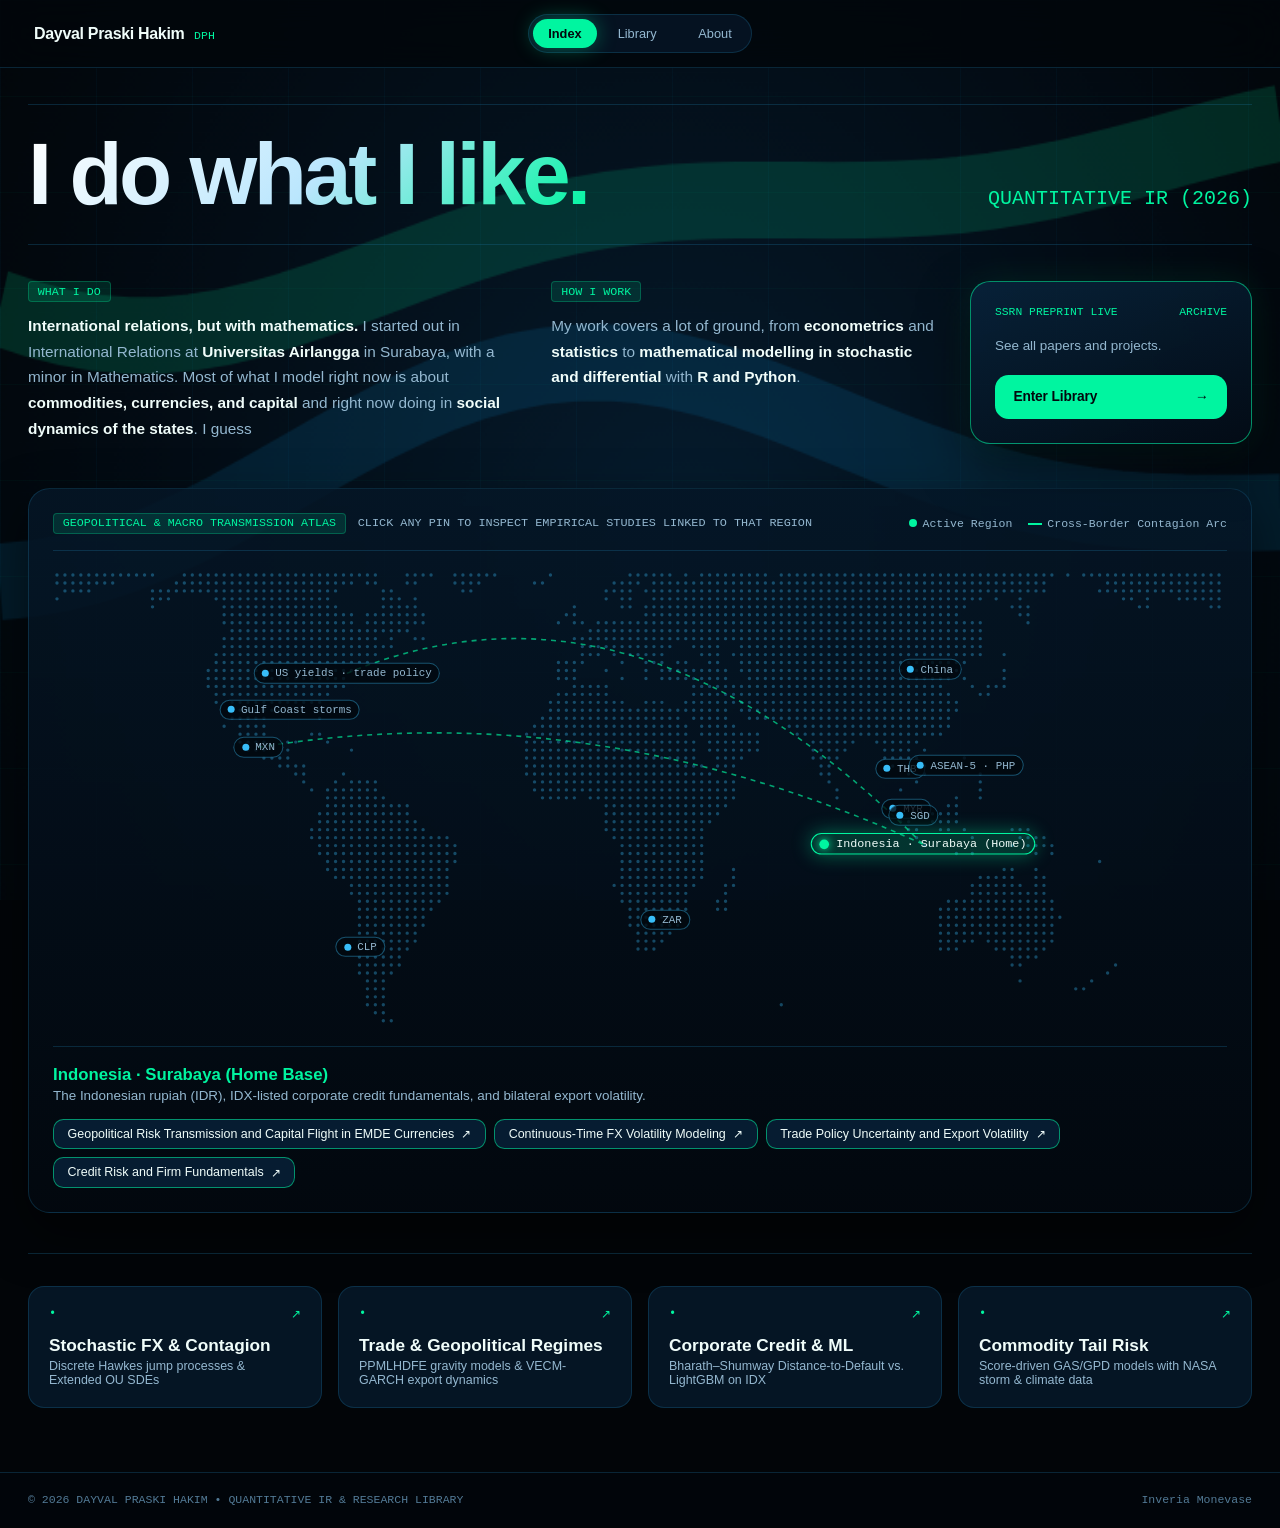
==== commit b943eb71: "Update index.html" ====
--- a/index.html
+++ b/index.html
@@ -344,9 +344,7 @@
       box-shadow: 0 10px 25px rgba(0, 245, 160, 0.4);
     }
 
-    /* =====================================================================
-       GEOPOLITICAL & MACRO TRANSMISSION ATLAS (RESTYLED IN AURORA: ABYSSAL)
-       ===================================================================== */
+ 
     .atlas-container {
       margin-top: 2.75rem;
       background: linear-gradient(180deg, rgba(5, 22, 38, 0.86) 0%, rgba(2, 8, 15, 0.94) 100%);
@@ -667,9 +665,7 @@
       text-align: right;
     }
 
-    /* =====================================================================
-       SVG STOCHASTIC PLOT STYLES (PORTED FROM DAYVAL'S SITE.JS -> AURORA)
-       ===================================================================== */
+ 
     .p-line { fill: none; stroke: #00f5a0; stroke-width: 1.8px; }
     .p-line-2 { fill: none; stroke: #38bdf8; stroke-width: 1.5px; }
     .p-faint { fill: none; stroke: rgba(148, 184, 208, 0.22); stroke-width: 1px; }
@@ -687,9 +683,7 @@
     .p-label.strong { fill: #f0fdfa; font-weight: 600; }
     .p-label.shock { fill: #fb7185; }
 
-    /* =====================================================================
-       FULL-VIEWPORT TWO-COLUMN SPLIT RESEARCH WORKBENCH (NO EMPTY LEFT VOID)
-       ===================================================================== */
+
     #resourceDrawerBackdrop {
       position: fixed;
       inset: 0;
@@ -761,7 +755,7 @@
       }
     }
 
-    /* Econometric Data Tables inside Drawer */
+    /* Econometric Data Tables */
     .econ-table-wrap {
       overflow-x: auto;
       margin: 0.75rem 0;
@@ -874,7 +868,6 @@
     </div>
   </div>
 
-  <!-- Intro safety net: its own script block, so an error later in the page can never leave you stuck on the intro -->
   <script>
     (function () {
       var intro = document.getElementById('unfoldPreloader');
@@ -910,9 +903,8 @@
       </nav>
     </header>
 
-    <!-- =================================================================== -->
-    <!-- VIEW 1: INDEX (THESIS (1) & (2) + WORLD RISK ATLAS + ENTER LIBRARY) -->
-    <!-- =================================================================== -->
+    <!-- VIEW 1: INDEX -->
+
     <main id="view-index" class="crl-view">
       <div class="hero-wordmark-strip">
         <h1 class="hero-giant-title" id="heroMainTitle">
@@ -929,7 +921,7 @@
         <div class="col-footnote-1">
           <span class="footnote-num">WHAT I DO</span>
           <p class="footnote-copy">
-            <strong>International relations, but with mathematics.</strong> I started out in International Relations at <strong>Universitas Airlangga</strong> in Surabaya, with a minor in Mathematics. Most of what I model right now is about <strong>commodities, currencies, and capital</strong> and right now doing in social dynamics of the states. i guess
+            <strong>International relations, but with mathematics.</strong> I started out in International Relations at <strong>Universitas Airlangga</strong> in Surabaya, with a minor in Mathematics. Most of what I model right now is about <strong>commodities, currencies, and capital</strong> and right now doing in <strong>social dynamics of the states</strong>. I guess
           </p>
         </div>
 
@@ -937,7 +929,7 @@
         <div class="col-footnote-2">
           <span class="footnote-num">HOW I WORK</span>
           <p class="footnote-copy">
-            My work covers a lot of ground, from <strong>econoetrics</strong> and <strong>statistics</strong> to <strong>mathematical modelling in stochastic and differential</strong> with <strong>R and Python</strong>.
+            My work covers a lot of ground, from <strong>econometrics</strong> and <strong>statistics</strong> to <strong>mathematical modelling in stochastic and differential</strong> with <strong>R and Python</strong>.
           </p>
         </div>
 
@@ -953,7 +945,7 @@
             </div>
             <button type="button" id="enterLibraryHeroBtn" class="enter-btn">
               <span>Enter Library</span>
-              <span>(06) →</span>
+              <span> →</span>
             </button>
           </div>
         </div>
@@ -1067,9 +1059,7 @@
       </div>
     </main>
 
-    <!-- =================================================================== -->
-    <!-- VIEW 2: THE LIBRARY (WHEEL / LIST MODE + 6 RESEARCH WORKS)          -->
-    <!-- =================================================================== -->
+    <!-- VIEW 2: THE LIBRARY          -->
     <section id="view-library" class="crl-view hidden">
       <div class="library-toolbar">
         <div style="display:flex; align-items:center; gap:0.85rem;">
@@ -1100,16 +1090,14 @@
       <div id="libraryListContainer" class="archive-list-table hidden"></div>
     </section>
 
-    <!-- =================================================================== -->
-    <!-- VIEW 3: ABOUT & CONTACT (CLEANED UP & PROPERLY ATTRIBUTED)          -->
-    <!-- =================================================================== -->
+    <!-- VIEW 3: ABOUT & CONTACT         -->
     <section id="view-about" class="crl-view hidden">
       <div class="hero-wordmark-strip">
         <h2 class="hero-giant-title" style="font-size:clamp(2.2rem, 5.5vw, 4.8rem);">
           International Relations,<br/>With Mathematics.
         </h2>
         <div class="hero-version-tag">
-          <span>UNIVERSITAS AIRLANGGA // SURABAYA</span>
+          <span>UNIVERSITAS AIRLANGGA | SURABAYA</span>
         </div>
       </div>
 
@@ -1118,7 +1106,7 @@
           <div>
             <span class="footnote-num">ABOUT ME</span>
             <p class="footnote-copy">
-              I started out in <strong>International Relations at Universitas Airlangga</strong>, with a minor in <strong>Mathematics</strong>. Most of what I model right now is about commodities and capital.
+              I started out in <strong>International Relations at Universitas Airlangga</strong>, with a minor in <strong>Mathematics</strong>. By now, I'm doing a lot of independent work and learning a ton of the concept and theory by myself with the help of youtube and old plain way (books). Most of what I model right now is about commodities and capital.
             </p>
             <p class="footnote-copy" style="margin-top:0.75rem;">
               My work covers a lot of ground and I do what I think is interesting.
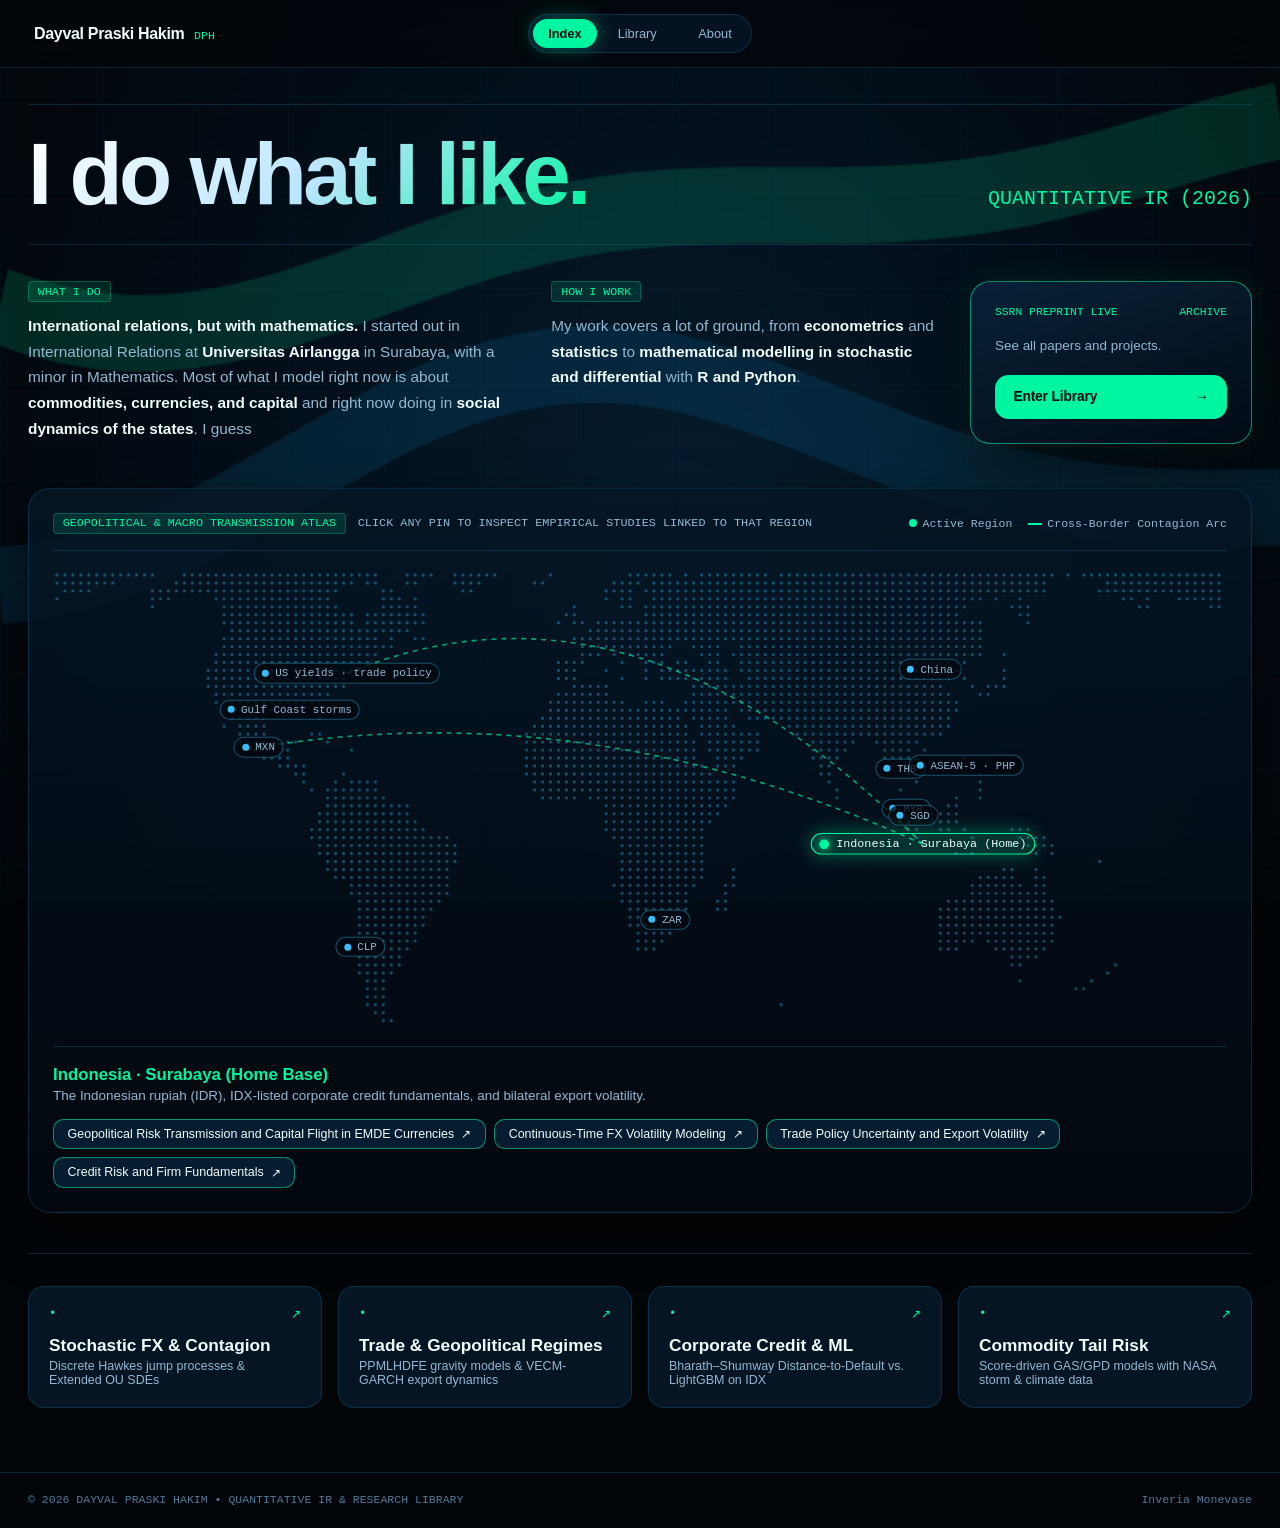
==== commit 8880966f: "Update index.html" ====
--- a/index.html
+++ b/index.html
@@ -1129,23 +1129,23 @@
               <div style="font-weight:700; color:var(--text-primary);">Primary Focus</div>
               <div style="color:var(--text-secondary); font-size:0.78rem;">Market Research, Financial Risk, Geopolitics &amp; Geoeconomics</div>
             </div>
-            <span style="font-family:var(--font-mono); font-size:0.74rem; color:var(--aurora-bright);">EMDE / ASEAN</span>
+            <span style="font-family:var(--font-mono); font-size:0.74rem; color:var(--aurora-bright);"></span>
           </div>
 
           <div style="border-top:1px solid var(--border-water); padding-top:0.85rem; display:flex; justify-content:space-between; font-size:0.86rem;">
             <div>
               <div style="font-weight:700; color:var(--text-primary);">Quantitative Methods</div>
-              <div style="color:var(--text-secondary); font-size:0.78rem;">Stochastic Processes (Hawkes, OU SDE), Econometrics (PPMLHDFE, VECM-GARCH, GAS/GPD)</div>
+              <div style="color:var(--text-secondary); font-size:0.78rem;">Stochastic Processes,Differential Equation, Econometrics, Statistics </div>
             </div>
-            <span style="font-family:var(--font-mono); font-size:0.74rem; color:var(--text-secondary);">MLE / CV</span>
+            <span style="font-family:var(--font-mono); font-size:0.74rem; color:var(--text-secondary);">ML | Analysis</span>
           </div>
 
           <div style="border-top:1px solid var(--border-water); padding-top:0.85rem; display:flex; justify-content:space-between; font-size:0.86rem;">
             <div>
               <div style="font-weight:700; color:var(--text-primary);">Computational Toolchain</div>
-              <div style="color:var(--text-secondary); font-size:0.78rem;">Python (NumPy, SciPy, LightGBM) &amp; R (fixest, vars, rugarch)</div>
+              <div style="color:var(--text-secondary); font-size:0.78rem;">Python &amp; R </div>
             </div>
-            <span style="font-family:var(--font-mono); font-size:0.74rem; color:var(--text-secondary);">PYTHON · R</span>
+            <span style="font-family:var(--font-mono); font-size:0.74rem; color:var(--text-secondary);"></span>
           </div>
 
           <div style="border-top:1px solid var(--border-water); padding-top:0.85rem; display:flex; justify-content:space-between; font-size:0.86rem;">
@@ -1189,9 +1189,7 @@
     </footer>
   </div>
 
-  <!-- ===================================================================== -->
   <!-- FULL-SCREEN SPLIT-VIEW PROJECT        -->
-  <!-- ===================================================================== -->
   <div id="resourceDrawerBackdrop" class="hidden">
     <div class="drawer-mobile-bar">
       <button type="button" id="drawerCloseBtnMobile" class="util-pill" style="border-color:var(--aurora-bright); color:var(--aurora-bright);">Close ✕</button>
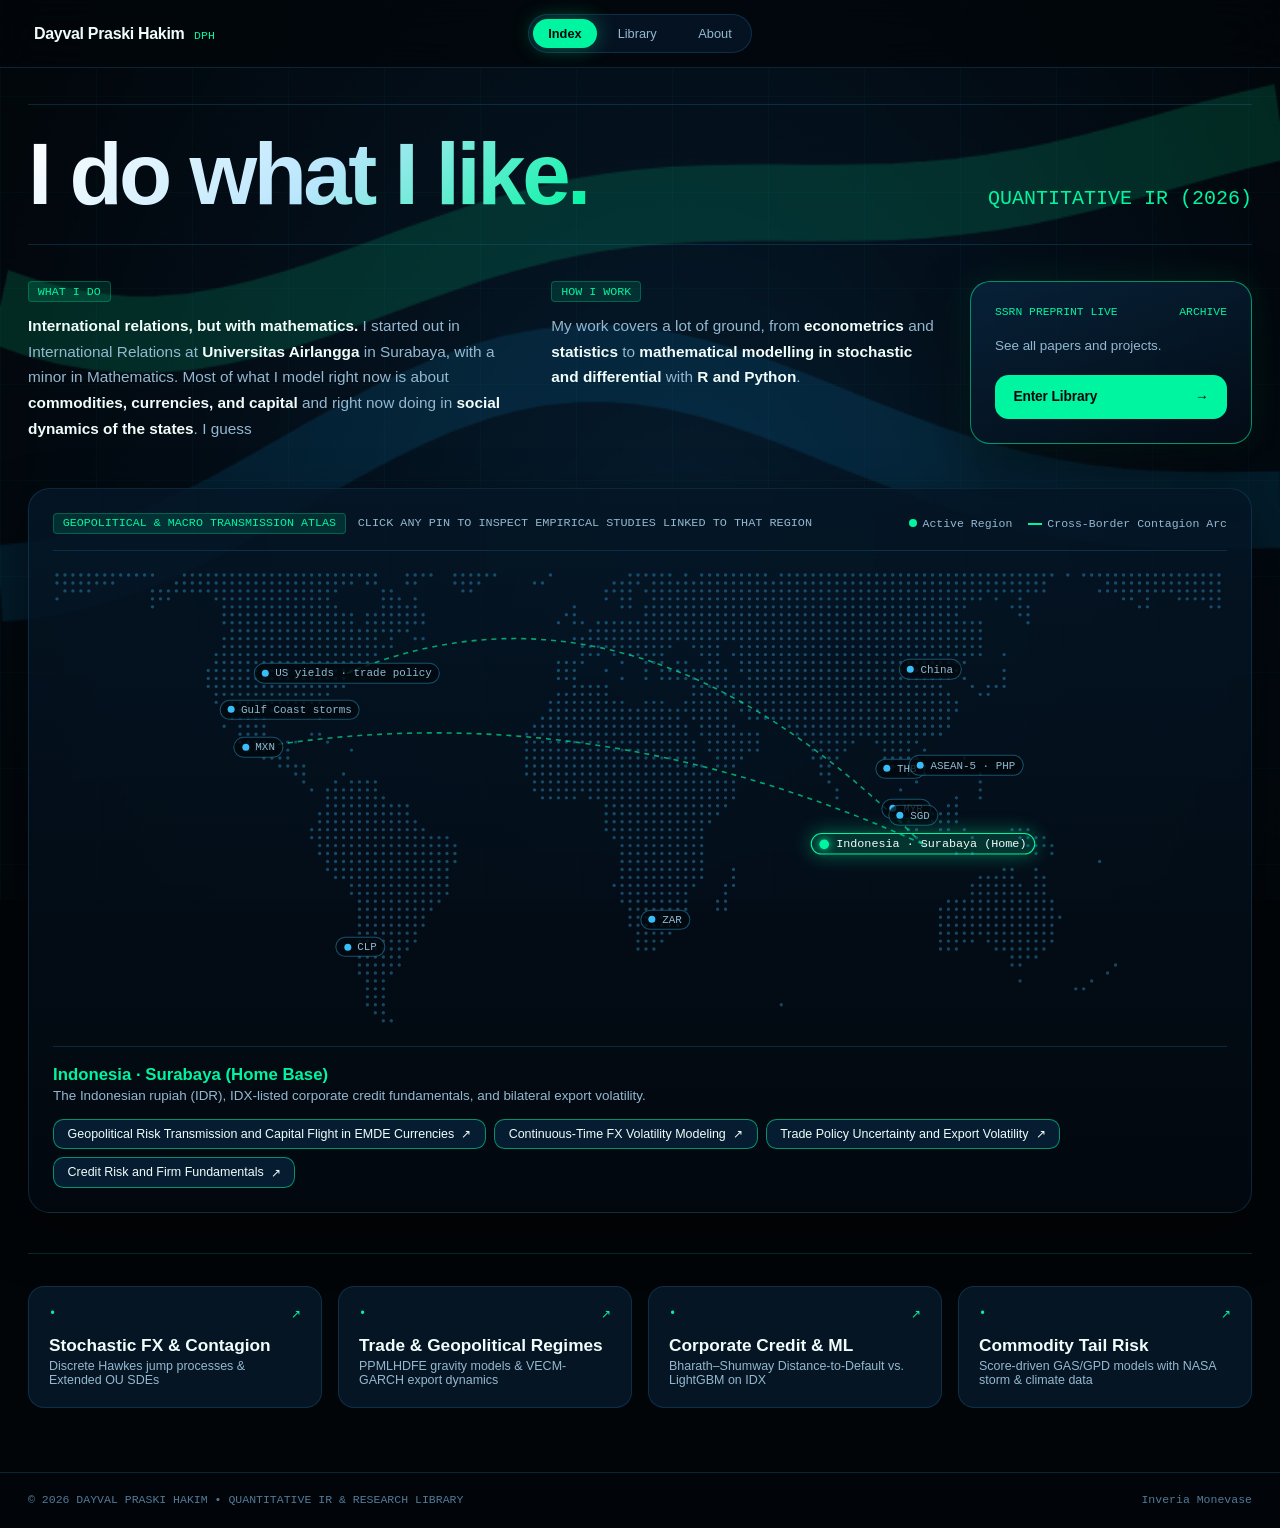
==== commit b282bb48: "Update index.html" ====
--- a/index.html
+++ b/index.html
@@ -1593,7 +1593,7 @@
         ],
         desc: 'Capital flight from emerging markets is usually modeled as a reaction to a single shock. That misses something important: geopolitical stress tends to arrive in clusters, and each event changes the probability of the next one. This paper treats currency crashes as a self-exciting point process, where a jump doesn’t just move the exchange rate — it temporarily raises the intensity of future jumps across peer currencies.',
         stack: 'Currency crash classification is separated from tail direction and scrubbed for FOMC and NFP announcement windows to isolate geopolitical jumps from US monetary-policy moves. The excitation parameter is bounded to guarantee stationarity of the fitted process by construction, rather than checking stationarity after the fact.',
-        findingsHtml: `<p>The goal is to identify when self-excitation crosses a threshold and contagion becomes self-sustaining, independent of any further external shock — a structural bifurcation point rather than a matter of degree.</p><p style="margin-top:0.65rem; padding:0.75rem; border-radius:0.6rem; background:rgba(0,245,160,0.08); border:1px solid rgba(0,245,160,0.3); font-size:0.86rem; color:var(--text-primary);">💡 <strong>Updated SSRN Preprint Findings:</strong> Since SSRN blocks automated crawlers, tell me your new preprint results in chat and I’ll lock the exact updated numbers and takeaways right into this section.</p>`,
+        findingsHtml: `<p>The goal is to identify when self-excitation crosses a threshold and contagion becomes self-sustaining, independent of any further external shock — a structural bifurcation point instead a matter of degree.</p>`,
         tablesHtml: '',
         figures: []
       },
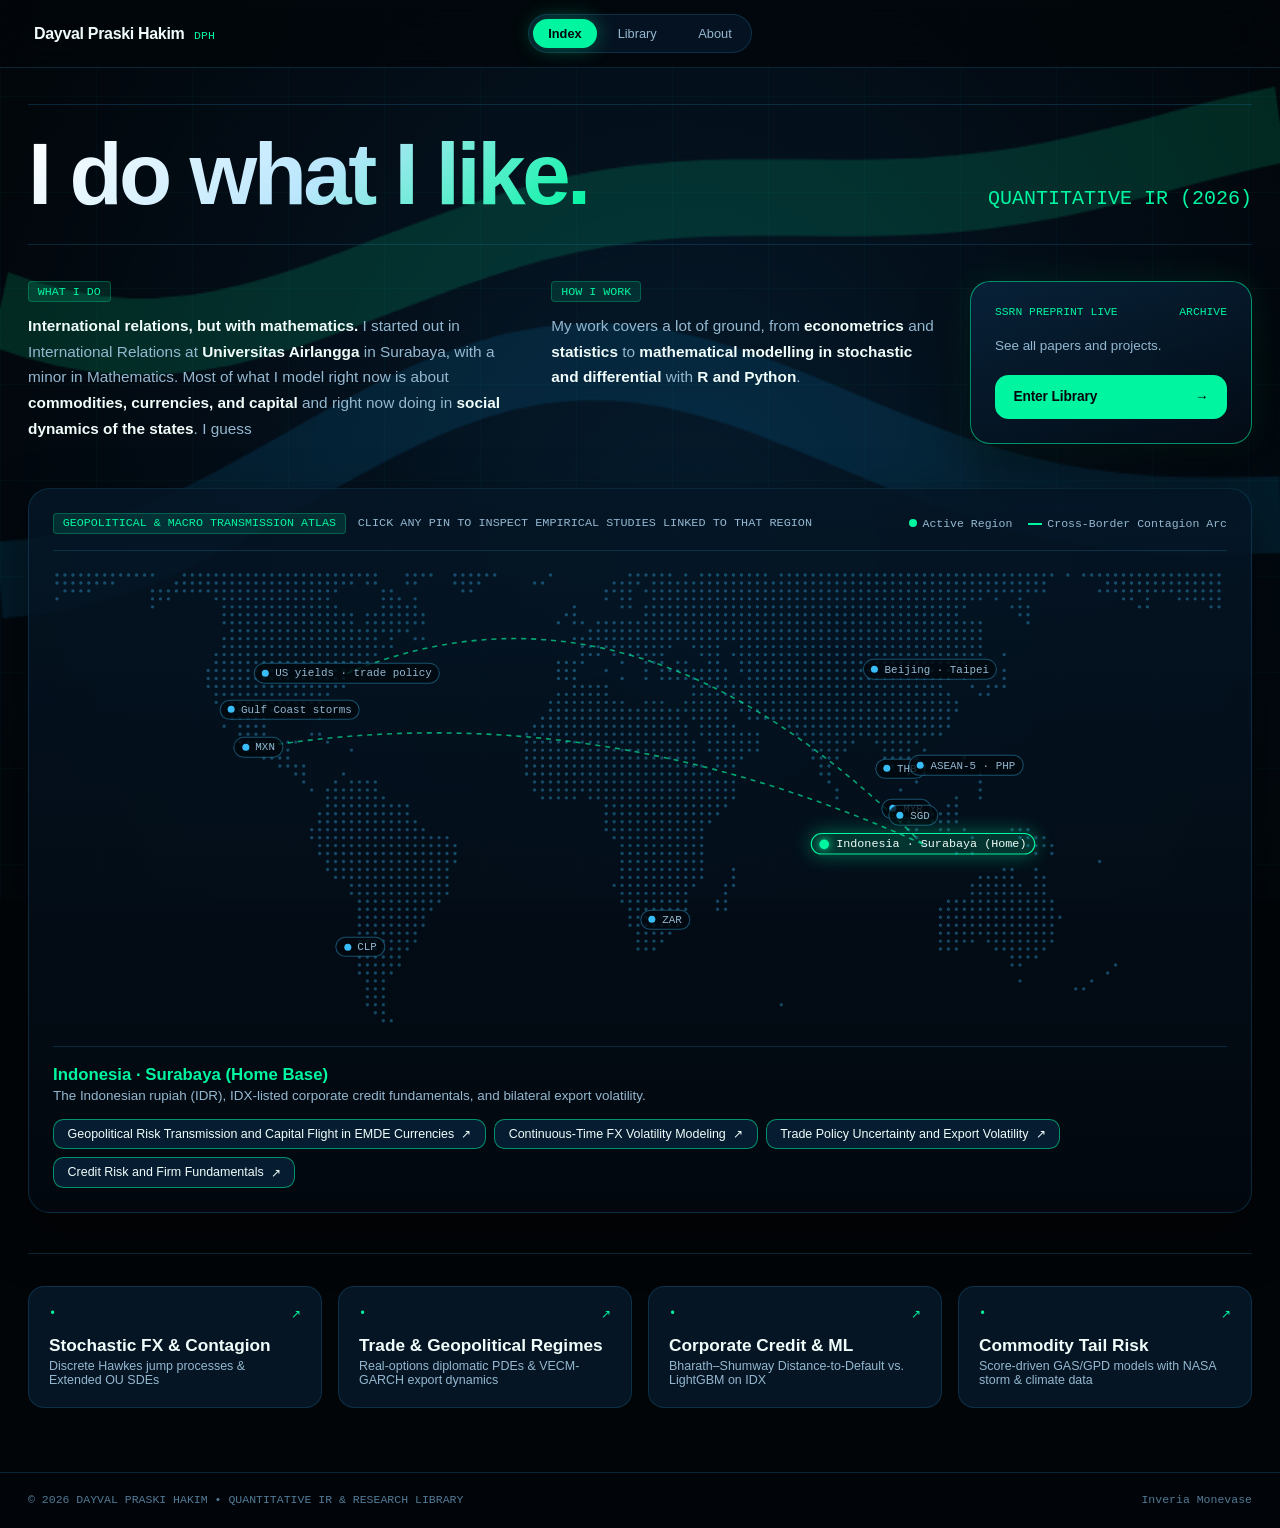
==== commit 78b51cc4: "Update index.html" ====
--- a/index.html
+++ b/index.html
@@ -820,7 +820,6 @@
       box-shadow: 0 15px 35px rgba(0, 0, 0, 0.6);
     }
 
-    /* Mobile only: keep a Close button on screen while a paper scrolls (the original Close sits ~2 screens down on phones) */
     .drawer-mobile-bar { display: none; }
     @media (max-width: 960px) {
       .drawer-mobile-bar {
@@ -979,7 +978,7 @@
             <button type="button" class="pin atlas-pin" data-place="mex" style="left:17.5%;top:38.55%"><span class="pin-dot"></span><span>MXN</span></button>
             <button type="button" class="pin atlas-pin" data-place="scl" style="left:26.18%;top:82.2%"><span class="pin-dot"></span><span>CLP</span></button>
             <button type="button" class="pin atlas-pin" data-place="jnb" style="left:52.15%;top:76.22%"><span class="pin-dot"></span><span>ZAR</span></button>
-            <button type="button" class="pin atlas-pin" data-place="pek" style="left:74.71%;top:21.56%"><span class="pin-dot"></span><span>China</span></button>
+            <button type="button" class="pin atlas-pin" data-place="pek" style="left:74.71%;top:21.56%"><span class="pin-dot"></span><span>Beijing · Taipei</span></button>
             <button type="button" class="pin atlas-pin" data-place="bkk" style="left:72.16%;top:43.22%"><span class="pin-dot"></span><span>THB</span></button>
             <button type="button" class="pin atlas-pin" data-place="kul" style="left:72.68%;top:52.01%"><span class="pin-dot"></span><span>MYR</span></button>
             <button type="button" class="pin atlas-pin" data-place="sin" style="left:73.28%;top:53.45%"><span class="pin-dot"></span><span>SGD</span></button>
@@ -1031,7 +1030,7 @@
           </div>
           <div>
             <div style="font-weight:700; font-size:1.08rem; color:var(--text-primary);">Trade &amp; Geopolitical Regimes</div>
-            <div style="font-size:0.78rem; color:var(--text-secondary); margin-top:0.2rem;">PPMLHDFE gravity models &amp; VECM-GARCH export dynamics</div>
+            <div style="font-size:0.78rem; color:var(--text-secondary); margin-top:0.2rem;">Real-options diplomatic PDEs &amp; VECM-GARCH export dynamics</div>
           </div>
         </button>
 
@@ -1516,22 +1515,50 @@
         svgEl("path", { d: pathD(up), "class": "p-line-2" }, svg);
         if (!mini) svgTxt(svg, x(tS) + 8, padT + 4, "USPUC shock → α+β = 0.94 persistence", "start", "shock");
       },
-      gravity(box, seed, mini) {
-        const r = rng(seed), N = mini ? 36 : 140, pts = [];
-        for (let i = 0; i < N; i++) {
-          const xv = r(), div = r() < 0.32;
-          pts.push({ x: xv, y: 0.9 - 0.62 * xv + 0.085 * gauss(r) - (div ? 0.14 : 0), d: div });
+      realoptions(box, seed, mini) {
+        const r = rng(seed), T = 5.0, n = mini ? 60 : 120, dt = T / n;
+        const rho = 0.08, delta = 0.04, sig = 0.30, mu = rho - delta - 0.5 * sig * sig;
+        const perp = 3.56;
+        const bnd = tau => 2.0 + 1.04 * Math.pow(Math.max(0, tau) / T, 0.58);
+        const K = mini ? 6 : 18, paths = [];
+        let hitPath = null, hitPt = null;
+        for (let k = 0; k < K; k++) {
+          let v = 1.15 + 0.45 * r();
+          const pts = [[0, v]];
+          let crossed = null;
+          for (let i = 1; i <= n; i++) {
+            const elapsed = i * dt, tau = T - elapsed;
+            v *= Math.exp(mu * dt + sig * Math.sqrt(dt) * gauss(r));
+            v = Math.max(0.4, Math.min(4.1, v));
+            pts.push([elapsed, v]);
+            if (!crossed && v >= bnd(tau)) {
+              crossed = [elapsed, bnd(tau)];
+              break;
+            }
+          }
+          paths.push(pts);
+          if (!hitPath && crossed) { hitPath = pts; hitPt = crossed; }
         }
-        const ys = pts.map(p => p.y);
+        if (!hitPath) hitPath = paths[0];
         const f = frame(box), svg = f.svg, W = f.W, H = f.H;
         const padT = mini ? 6 : 22, padB = mini ? 6 : 22;
-        const x = scale(-0.02, 1.02, 8, W - 8), y = scale(Math.min(...ys) - 0.05, Math.max(...ys) + 0.05, H - padB, padT);
-        svgLine(svg, x(0), y(0.9), x(1), y(0.28), "p-line");
-        if (!mini) svgLine(svg, x(0), y(0.76), x(1), y(0.14), "p-shock-dash");
-        pts.forEach(p => {
-          svgEl("circle", { cx: x(p.x).toFixed(1), cy: y(p.y).toFixed(1), r: mini ? 2.2 : 3.2, "class": p.d ? "p-ring-shock" : "p-dot-soft" }, svg);
-        });
-        if (!mini) svgTxt(svg, 8, padT - 6, "log bilateral trade vs. log distance (β_regime = −0.34*)", "start", "strong");
+        const x = scale(0, T, 6, W - 6), y = scale(0.7, 3.85, H - padB, padT);
+        svgLine(svg, 6, y(perp), W - 6, y(perp), "p-base");
+        const bPts = [];
+        for (let i = 0; i <= 50; i++) {
+          const el = (i / 50) * T;
+          bPts.push([x(el), y(bnd(T - el))]);
+        }
+        svgEl("path", { d: pathD(bPts), "class": "p-shock" }, svg);
+        paths.forEach(p => svgEl("path", { d: pathD(p.map(q => [x(q[0]), y(q[1])])), "class": "p-faint" }, svg));
+        svgEl("path", { d: pathD(hitPath.map(q => [x(q[0]), y(q[1])])), "class": "p-line" }, svg);
+        if (hitPt) {
+          svgEl("circle", { cx: x(hitPt[0]).toFixed(1), cy: y(hitPt[1]).toFixed(1), r: mini ? 2.5 : 4.0, "class": "p-dot-shock" }, svg);
+        }
+        if (!mini) {
+          svgTxt(svg, 8, y(perp) - 4, "No deadline (unitary state): 3.56 I", "start");
+          svgTxt(svg, W - 8, y(2.0) + 12, "V*(τ): 3.04 I → 2.00 I", "end", "shock");
+        }
       },
       merton(box, seed, mini) {
         const r = rng(seed), V0 = 100, mu = 0.06, sg = 0.25, D = 62, T = 1, n = 90, K = mini ? 8 : 24;
@@ -1662,39 +1689,43 @@
       {
         id: 4,
         cat: 'product',
-        plotType: 'gravity',
+        plotType: 'realoptions',
         seed: 5,
-        region: 'US · China · 6,960 Bilateral Pairs',
-        metric: 'PPMLHDFE · 6,960 Pairs',
-        client: 'PPMLHDFE · Bilateral Trade · R',
-        title: 'Digital Trade and Geopolitical Regime Divergence',
+        region: 'Cross-Strait · Beijing · Taipei · Diplomatic Allies',
+        metric: 'Real Options PDE · ≤ 0.73/yr',
+        client: 'Real Options PDE · Survival Analysis · Python',
+        title: 'Recognition as an Option: Finite Leader Horizons and Diplomatic Switching',
         year: '2026',
-        plotExplain: 'Illustration: Simulated country pairs. In a gravity model, trade falls with distance. The question is whether pairs with divergent digital and market regimes (coral rings) sit systematically below the line once everything else is controlled for.',
+        plotExplain: 'Illustration: Simulated geometric Brownian motion paths for the net value of switching V against the declining free boundary V*(τ) as a 5-year term runs down. Waiting loses value near the deadline, pulling the threshold from 3.04 I down to 2.00 I (vs. 3.56 I with no deadline).',
         stats: [
-          { num: 'β = −0.34', label: 'Effect of market-regime divergence on bilateral trade (p = 0.016, Model 2 only)' },
-          { num: '0.98', label: 'Pseudo R², robust to exporter-year, importer-year, and pair fixed effects' },
-          { num: '6,960', label: 'Bilateral trade observations in the estimation sample' }
+          { num: '3.04 → 2.00', label: 'Free-boundary threshold V*(τ) in multiples of political cost I (no-deadline limit: 3.56)' },
+          { num: '≤ 0.73/yr', label: 'Upper bound on Beijing’s offer arrival rate consistent with the empirical 95% CI (≈ 1 every 16 mo)' },
+          { num: '0.96 vs 0.62', label: 'Observed odds ratio per year left: pooled M2 (0.69–1.33) vs. term-limited M4 (0.35–1.10)' }
         ],
-        desc: 'Gravity models explain most of bilateral trade with distance, GDP, and shared history. This project asks what’s left over once those are controlled for — testing several distinct channels of digital and geopolitical friction (data-privacy divergence, divergence in market governance model along an open-vs-state-directed spectrum anchored by the US and China, and hardware/export-control barriers) to see which, if any, independently suppress trade.',
-        stack: 'Estimated via Pseudo-Poisson Maximum Likelihood with high-dimensional fixed effects (PPMLHDFE) in R. Model 1 includes exporter-year and importer-year FE; Model 2 adds pair FE; Model 2b restricts strictly to friction variables with enough within-pair switching to be genuinely identified.',
-        findingsHtml: `<p>The headline number (<strong>β = −0.34, p = 0.016</strong>) comes from <strong>market-regime divergence</strong> in the pair-FE model, not narrowly from data localization. The variable that most directly captures data-privacy/localization policy (<code>privacy_max_friction</code>) is insignificant in the baseline (β = 0.099, p = 0.599) and is mechanically dropped in the pair-FE model because it barely moves over time within a country pair.</p><p style="margin-top:0.65rem;">Even market-regime divergence rests on thin identifying variation — only about 11% of pairs switch on it across the sample. In the strictest test (Model 2b), which keeps only variables with genuine within-pair movement (trade agreements and hardware friction), hardware friction lands at p = 0.453. So the honest summary is: one friction channel shows a negative effect in Pair FE, but it doesn’t survive the strictest mover test, and data localization itself was never identified as significant at all.</p>`,
+        desc: 'Diplomatic allies switching recognition from Taipei to Beijing are usually modeled as unitary states reacting to relative power or aid levels. That misses the leader’s own clock: a president on a fixed term holds a finite-horizon real option to pay a political cost I and collect the net package V before leaving office. This project solves the resulting free-boundary obstacle PDE and sets its simulated switch timing directly beside empirical survival estimates across 765 ally-years and 27 switches.',
+        stack: 'The option value F(V, τ) is solved via three independent numerical schemes in Python — implicit finite differences in ln V with red-black projected SOR, a heat-equation PSOR transform, and a 4,000-step CRR binomial tree — agreeing within 0.16%–0.70%. Hard deadlines (term-limited leaders) and soft deadlines (re-electable leaders, empirical re-election share q = 0.39) are then extended to Poisson-arriving Beijing offers and calibrated via 40,000-path weekly Monte Carlo simulations to the observed 3.5 switches per 100 ally-years.',
+        findingsHtml: `<p>With continuous offers always on the table (<strong>κ = 1</strong>), the textbook real-options model predicts a dramatic end-of-term rush: <strong>82.6%</strong> of term-limited switches fall in the final six months (pooled OR = <strong>0.083</strong>), giving a probability of just <strong>0.00016</strong> of observing zero switches in the final six months out of the five real term-limited switches. Switching to in-office-only benefits (<strong>κ = 0</strong>) overshoots in the opposite direction, bunching 87.8%–96.0% of switches into year one (pooled OR = <strong>137.3</strong>).</p><p style="margin-top:0.65rem;">Introducing <strong>intermittent Beijing offers</strong> (Poisson rate λ) resolves the tension. Inverting the empirical pooled hazard estimate (M2 OR = <strong>0.955</strong>, 95% CI <strong>0.686–1.329</strong>) places a sharp upper bound on offer frequency: Beijing’s offers can arrive at <strong>most 0.73 times per year</strong> (roughly one offer every 16 months). At λ = 0.50/yr, the simulated pooled OR lands at <strong>0.776</strong> inside the empirical interval, while at λ = 1.0/yr the term-limited OR (<strong>0.610</strong>) closely tracks the observed term-limited slope (<strong>0.622</strong>).</p>`,
         tablesHtml: `
           <div class="econ-table-wrap">
             <table class="econ-table">
-              <thead><tr><th>Coefficient</th><th>Model 1 (Baseline)</th><th>Model 2 (Pair FE)</th><th>Model 2b (Dynamic only)</th></tr></thead>
+              <thead><tr><th>Model / Scenario</th><th>Pooled OR / yr left</th><th>Term-Limited OR</th><th>Final-6m Share</th><th>Fits 95% CI?</th></tr></thead>
               <tbody>
-                <tr><td><strong>rta</strong></td><td>−0.006 (p=.953)</td><td>−0.156 (p=.267)</td><td>−0.156 (p=.266)</td></tr>
-                <tr><td><strong>log_dist</strong></td><td class="sig-cell">−0.565***</td><td class="dim-cell">absorbed by pair FE</td><td class="dim-cell">absorbed by pair FE</td></tr>
-                <tr><td><strong>comlang_off</strong></td><td class="sig-cell">0.519**</td><td class="dim-cell">absorbed by pair FE</td><td class="dim-cell">absorbed by pair FE</td></tr>
-                <tr><td><strong>censor_distance</strong></td><td>0.192 (p=.072)</td><td>−0.058 (p=.072)</td><td class="dim-cell">not included</td></tr>
-                <tr><td><strong>privacy_max_friction</strong></td><td>0.099 (p=.599)</td><td class="dim-cell">dropped, collinear</td><td class="dim-cell">not included</td></tr>
-                <tr><td><strong>regime_max_friction</strong></td><td>−0.417 (p=.147)</td><td class="sig-cell">−0.340* (p=.016)</td><td class="dim-cell">not included (11% movers)</td></tr>
-                <tr><td><strong>hardware_max_friction</strong></td><td>−0.031 (p=.808)</td><td>−0.032 (p=.525)</td><td>−0.038 (p=.453)</td></tr>
+                <tr><td><strong>Empirical Data (M2 / M4)</strong></td><td class="sig-cell">0.955 (0.69–1.33)</td><td class="sig-cell">0.622 (0.35–1.10)</td><td>0.0% (0 of 5 TL)</td><td class="sig-cell">Benchmark</td></tr>
+                <tr><td><strong>A: Always-On Offers (κ=1)</strong></td><td>0.083</td><td>0.034</td><td>76.7% (82.6% TL)</td><td class="dim-cell">No</td></tr>
+                <tr><td><strong>B: In-Office Only (κ=0)</strong></td><td>137.27</td><td>23.64</td><td>0.0%</td><td class="dim-cell">No</td></tr>
+                <tr><td><strong>C: Offers λ = 0.25/yr</strong></td><td class="sig-cell">0.902</td><td>0.905</td><td>11.3%</td><td class="sig-cell">Yes</td></tr>
+                <tr><td><strong>C: Offers λ = 0.50/yr</strong></td><td class="sig-cell">0.776</td><td>0.782</td><td>13.9%</td><td class="sig-cell">Yes</td></tr>
+                <tr><td><strong>C: Offers λ = 0.75/yr</strong></td><td>0.679</td><td>0.679</td><td>15.8%</td><td class="dim-cell">Bound ≤ 0.73</td></tr>
+                <tr><td><strong>C: Offers λ = 1.00/yr</strong></td><td>0.616</td><td class="sig-cell">0.610</td><td>17.9%</td><td class="dim-cell">TL only</td></tr>
+                <tr><td><strong>C: Offers λ = 2.00/yr</strong></td><td>0.465</td><td>0.449</td><td>24.3%</td><td class="dim-cell">No</td></tr>
               </tbody>
             </table>
           </div>
         `,
-        figures: []
+        figures: [
+          { src: '[data-uri]', title: 'Free boundary V*(τ), finite vs. no deadline', cap: 'Optimal switching threshold in multiples of political cost I as years left in a 5-year term run down (FD-PSOR verified against heat-equation PSOR and a 4,000-step binomial tree within 0.7%). Term-limited leaders drop from 3.04 I to 2.00 I at the deadline, well below the 3.56 I unitary-state limit.' },
+          { src: '[data-uri]', title: 'Inverse bound on Beijing’s offer rate', cap: 'Simulated pooled odds ratio per year left across Poisson offer rates λ (log scale) against the empirical M2 estimate (0.955, 95% CI 0.686–1.329). Staying inside the observed interval requires at most 0.73 offers per year (one every 16 months).' }
+        ]
       },
       {
         id: 5,
@@ -1764,12 +1795,12 @@
 
     const atlasPlaces = {
       jkt:  { name: 'Indonesia · Surabaya (Home Base)', desc: 'The Indonesian rupiah (IDR), IDX-listed corporate credit fundamentals, and bilateral export volatility.', works: [1, 2, 3, 5] },
-      us:   { name: 'United States', desc: 'US 10-year Treasury yield shocks, trade policy uncertainty (USPUC), and the market-liberal pole of the digital governance spectrum.', works: [2, 3, 4] },
+      us:   { name: 'United States', desc: 'US 10-year Treasury yield shocks and trade policy uncertainty (USPUC) transmission into ASEAN FX and Indonesian exports.', works: [2, 3] },
       gulf: { name: 'US Gulf Coast Refining Hub', desc: 'NASA HURDAT2 hurricane tracks near Gulf refining and natural gas hubs, tested against WTI, RBOB, and Henry Hub futures tails.', works: [6] },
       mex:  { name: 'Mexico (MXN)', desc: 'Mexican peso (MXN)—one of the core emerging-market currencies in the multivariate Hawkes contagion sample.', works: [1] },
       scl:  { name: 'Chile (CLP)', desc: 'Chilean peso (CLP)—emerges as the leading liquid proxy currency under the stationarity-enforced Hawkes specification.', works: [1] },
       jnb:  { name: 'South Africa (ZAR)', desc: 'South African rand (ZAR)—high-beta emerging-market currency tested for self-exciting jump contagion.', works: [1] },
-      pek:  { name: 'China', desc: 'The state-directed governance pole in the bilateral digital trade and market-regime divergence gravity study.', works: [4] },
+      pek:  { name: 'Beijing & Taipei (Cross-Strait)', desc: 'Cross-strait diplomatic recognition switching modeled as a finite-horizon real option, bounding Beijing’s offer arrival rate (≤ 0.73 offers/year).', works: [4] },
       bkk:  { name: 'Thailand (THB)', desc: 'Thai baht (THB)—exhibits the second-steepest cumulative depreciation slope among the ASEAN-5 after a US yield shock.', works: [2] },
       kul:  { name: 'Malaysia (MYR)', desc: 'Malaysian ringgit (MYR)—modeled via continuous-time Ornstein–Uhlenbeck SDE with US 10Y yield drift.', works: [2] },
       sin:  { name: 'Singapore (SGD)', desc: 'Singapore dollar (SGD)—least sensitive ASEAN-5 currency to US monetary shocks (σ = 0.003, 4× lower than IDR).', works: [2] },
@@ -1806,9 +1837,7 @@
     });
     selectAtlasPlace('jkt');
 
-    // =========================================================================
-    // LIVE SURABAYA (WIB, UTC+7) CLOCK
-    // =========================================================================
+
     function updateSurabayaClocks() {
       try {
         const fmt = new Intl.DateTimeFormat('en-GB', {
@@ -1828,9 +1857,7 @@
     updateSurabayaClocks();
     setInterval(updateSurabayaClocks, 1000);
 
-    // =========================================================================
     // SUBTLE AUDIO & TOAST
-    // =========================================================================
     let soundOn = true;
     let audioCtx = null;
 
@@ -1915,7 +1942,6 @@
         w * 0.75
       );
       if (auroraMode === 0) {
-        // Aurora: Abyssal
         waterGrad.addColorStop(0, 'rgba(9, 46, 76, 0.55)');
         waterGrad.addColorStop(0.55, 'rgba(4, 20, 36, 0.38)');
         waterGrad.addColorStop(1, 'rgba(2, 5, 8, 0)');
@@ -1960,9 +1986,7 @@
       showToast('🌊 Aurora mode: ' + auroraLabels[auroraMode]);
     });
 
-    // =========================================================================
-    // NAVIGATION BETWEEN INDEX, LIBRARY (06), AND ABOUT
-    // =========================================================================
+    // NAVIGATION BETWEEN INDEX, LIBRARY, AND ABOUT
     const navButtons = document.querySelectorAll('.crl-nav-btn');
     const sections = {
       index: document.getElementById('view-index'),
@@ -1998,9 +2022,7 @@
       });
     });
 
-    // =========================================================================
-    // LIBRARY RENDERING (WHEEL MODE + LIST MODE + MINI STOCHASTIC PLOTS)
-    // =========================================================================
+ 
     let currentFilter = 'all';
     let currentMode = 'wheel';
 
@@ -2027,7 +2049,7 @@
           <button type="button" data-work-id="${w.id}" class="wheel-card open-work-trigger">
             <div>
               <div class="wheel-card-top">
-                <span>${w.cat === "systems" ? "FX & JUMP MODELS" : w.cat === "product" ? "TRADE & EXPORTS" : w.cat === "ai" ? "CREDIT RISK" : "COMMODITY TAILS"}</span>
+                <span>${w.cat === "systems" ? "FX & JUMP MODELS" : w.cat === "product" ? "TRADE & GEOPOLITICS" : w.cat === "ai" ? "CREDIT RISK" : "COMMODITY TAILS"}</span>
                 <span>(${w.metric})</span>
               </div>
               <div class="wheel-visual-plate mini-stochastic-box" data-plot="${w.plotType}" data-seed="${w.seed}"></div>
@@ -2066,7 +2088,7 @@
     const filterLabelMap = {
       all: 'All Studies',
       systems: 'Stochastic FX',
-      product: 'Trade & Macro',
+      product: 'Trade & Geopolitics',
       ai: 'Credit Risk & ML',
       motion: 'Commodity Tails'
     };
@@ -2107,9 +2129,6 @@
 
     renderLibrary();
 
-    // =========================================================================
-    // FULL RESEARCH PAPER DRAWER + LIVE STOCHASTIC RE-SIMULATOR
-    // =========================================================================
     let activeWorkId = 1;
     let currentPlotSeed = 12;
     const drawerBackdrop = document.getElementById('resourceDrawerBackdrop');
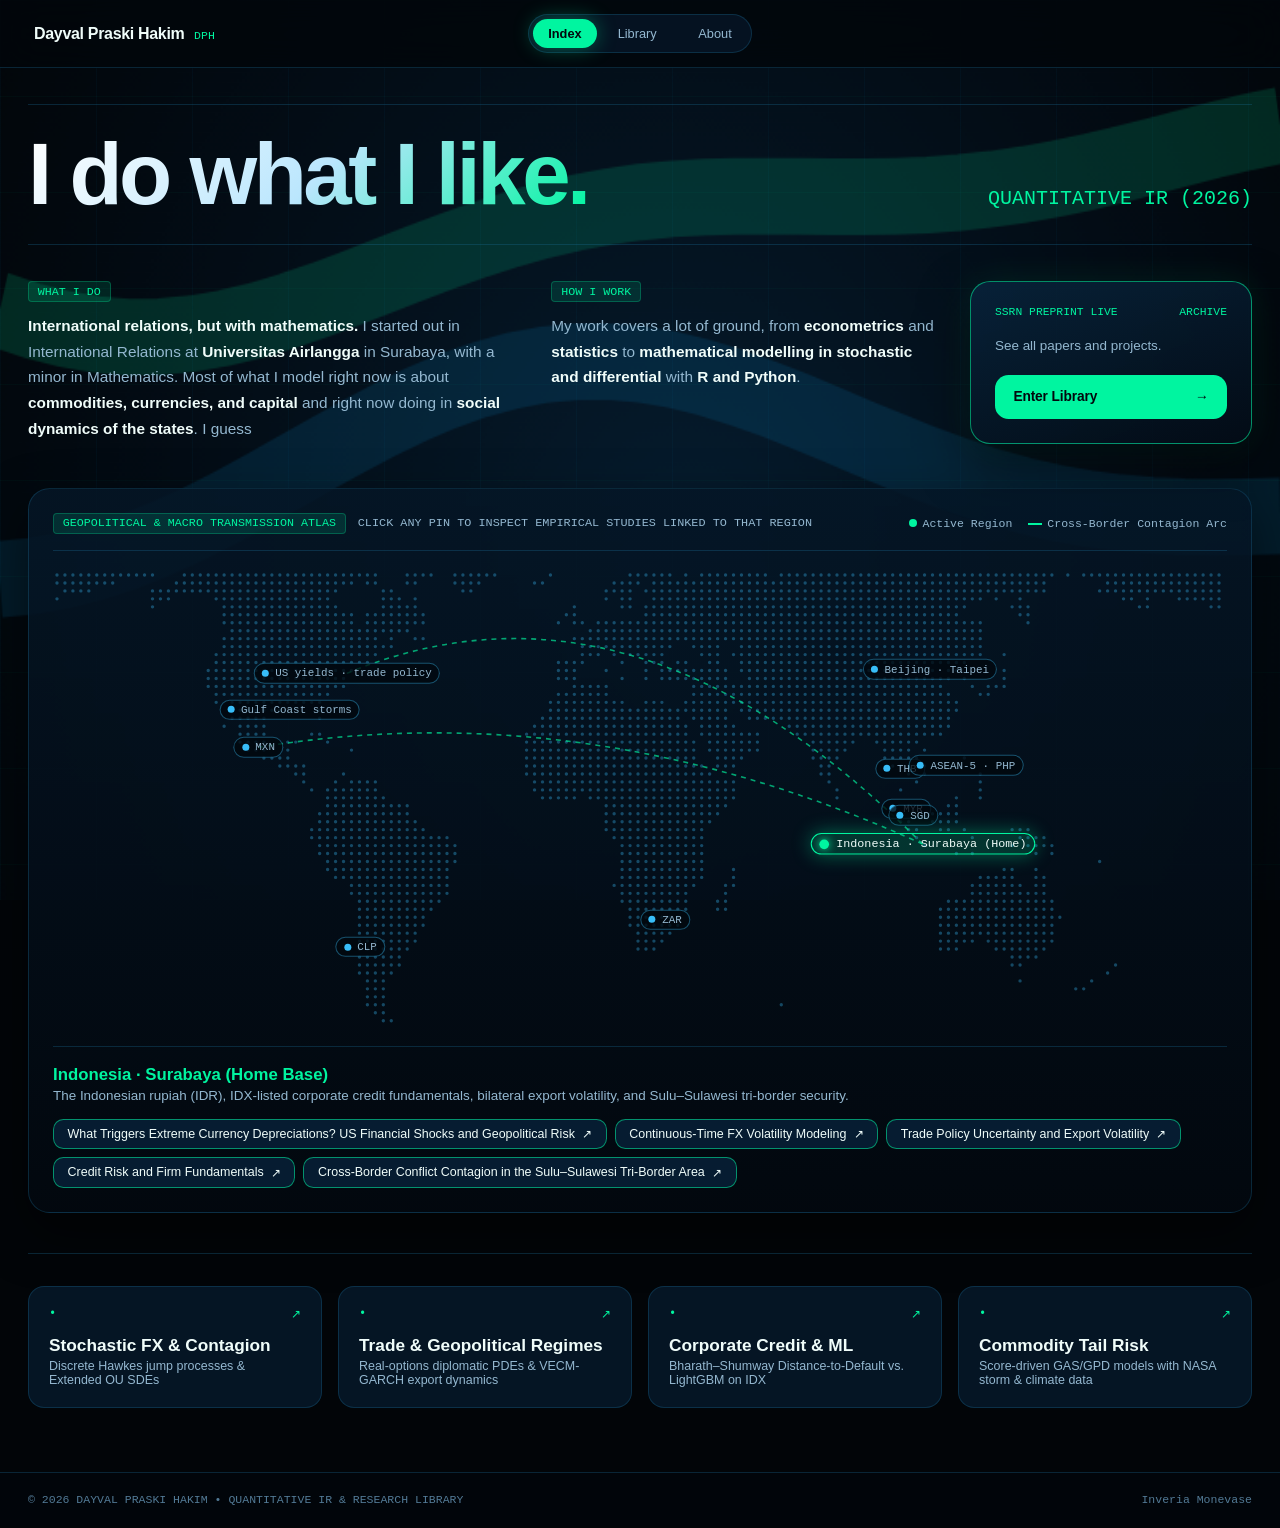
==== commit 38d1dc68: "Update index.html" ====
--- a/index.html
+++ b/index.html
@@ -820,6 +820,7 @@
       box-shadow: 0 15px 35px rgba(0, 0, 0, 0.6);
     }
 
+    /* Mobile only: keep a Close button on screen while a paper scrolls (the original Close sits ~2 screens down on phones) */
     .drawer-mobile-bar { display: none; }
     @media (max-width: 960px) {
       .drawer-mobile-bar {
@@ -1519,6 +1520,7 @@
         const r = rng(seed), T = 5.0, n = mini ? 60 : 120, dt = T / n;
         const rho = 0.08, delta = 0.04, sig = 0.30, mu = rho - delta - 0.5 * sig * sig;
         const perp = 3.56;
+        // Exact FD-PSOR free-boundary shape V*(tau) from tau=5 down to tau=0 (3.04 -> 2.00)
         const bnd = tau => 2.0 + 1.04 * Math.pow(Math.max(0, tau) / T, 0.58);
         const K = mini ? 6 : 18, paths = [];
         let hitPath = null, hitPt = null;
@@ -1543,7 +1545,9 @@
         const f = frame(box), svg = f.svg, W = f.W, H = f.H;
         const padT = mini ? 6 : 22, padB = mini ? 6 : 22;
         const x = scale(0, T, 6, W - 6), y = scale(0.7, 3.85, H - padB, padT);
+        // Perpetual no-deadline line
         svgLine(svg, 6, y(perp), W - 6, y(perp), "p-base");
+        // Declining free boundary V*(tau) as tau runs 5 -> 0
         const bPts = [];
         for (let i = 0; i <= 50; i++) {
           const el = (i / 50) * T;
@@ -1597,6 +1601,35 @@
         }
         svgLine(svg, 4, y(u), W - 4, y(u), "p-shock-dash");
         if (!mini) svgTxt(svg, 8, padT - 6, "GPD Tail Exceedances (Worst 5% Days vs. NASA Storm Tracks)", "start", "shock");
+      },
+      hawkesTri(box, seed, mini) {
+        const r = rng(seed), T = 260, beta = 0.42;
+        const mu = [0.06, 0.025, 0.025];
+        // Strong within-node self-excitation, minimal cross-border coupling
+        const A = [[0.46, 0.01, 0.01], [0.01, 0.16, 0.0], [0.01, 0.0, 0.42]];
+        const ev = simMultiHawkes(r, mu, A, beta, T);
+        const curves = [0, 1, 2].map(i => laneCurve(ev, mu, A, beta, T, i, mini ? 180 : 400));
+        let top = 0;
+        curves.forEach(cv => { top = Math.max(top, peakOf(cv)[1]); });
+        const f = frame(box), svg = f.svg, W = f.W, H = f.H;
+        const padL = mini ? 4 : 46, padT = mini ? 4 : 20, padB = mini ? 4 : 22;
+        const laneH = (H - padT - padB) / 3;
+        const x = scale(0, T, padL, W - 4);
+        const intT = T * 0.81; // June 2017 INDOMALPHI intervention point in 2000-2021 window
+        svgLine(svg, x(intT), padT - 4, x(intT), H - padB, "p-shock-dash");
+        if (!mini) {
+          svgTxt(svg, x(intT) - 6, padT - 6, "INDOMALPHI Patrols (Jun 2017) · Cross-LR p = 0.55", "end", "shock");
+        }
+        const labels = ["PH", "LAUT", "ID"];
+        curves.forEach((cv, i) => {
+          const t0 = padT + i * laneH, base = t0 + laneH - 4;
+          const y = scale(0, top * 1.05, base, t0 + 2);
+          const pts = cv.map(p => [x(p[0]), y(p[1])]);
+          svgEl("path", { d: areaD(pts, base), "class": "p-area" }, svg);
+          svgEl("path", { d: pathD(pts), "class": i === 1 ? "p-line-2" : "p-line" }, svg);
+          svgLine(svg, padL, base, W - 4, base, "p-axis");
+          if (!mini) svgTxt(svg, 4, base - 4, labels[i], "start", "strong");
+        });
       }
     };
 
@@ -1606,21 +1639,21 @@
         cat: 'systems',
         plotType: 'hawkes3',
         seed: 12,
-        region: 'EMDE FX · CLP · MXN · ZAR · IDR',
-        metric: 'SSRN Preprint',
-        client: 'Hawkes processes · Python',
-        title: 'Geopolitical Risk Transmission and Capital Flight in EMDE Currencies: A Hawkes Process Approach',
+        region: '23 EM & Small Open-Economy Currencies · 2010–2025',
+        metric: 'SSRN Preprint · 48 pp.',
+        client: 'Discrete-Time Hawkes · 23 Currencies · Python',
+        title: 'What Triggers Extreme Currency Depreciations? US Financial Shocks and Geopolitical Risk',
         year: '2026',
         ssrnUrl: 'https://papers.ssrn.com/sol3/papers.cfm?abstract_id=7476298',
-        plotExplain: 'Illustration: A simulated three-currency Hawkes process with cross-excitation. A burst of shocks in one currency lifts the intensity in the other two for a while — the kind of spillover the paper studies.',
+        plotExplain: 'Illustration: A simulated three-currency Hawkes process with self- and cross-excitation. Extreme depreciation days can cluster and set off further ones, letting exogenous triggers compete against endogenous spillover.',
         stats: [
-          { num: 'Hawkes MLE', label: 'Self-exciting jump framework with stationarity enforced by construction' },
-          { num: 'Bifurcation', label: 'Tests when currency contagion becomes self-sustaining rather than one-off' },
-          { num: 'SSRN #7476298', label: 'Updated working paper preprint live on SSRN' }
+          { num: '23 Currencies', label: 'Emerging-market and small open-economy FX sample covering 2010–2025 (48-page SSRN preprint)' },
+          { num: '~30%', label: 'Share of extreme depreciation days linked to same-day US financial shocks (USD, VIX, 2Y Treasury)' },
+          { num: 'Null (ex-2022)', label: 'Geopolitical risk shows no same-day effect and disappears once the 2022 episode is excluded' }
         ],
-        desc: 'Capital flight from emerging markets is usually modeled as a reaction to a single shock. That misses something important: geopolitical stress tends to arrive in clusters, and each event changes the probability of the next one. This paper treats currency crashes as a self-exciting point process, where a jump doesn’t just move the exchange rate — it temporarily raises the intensity of future jumps across peer currencies.',
-        stack: 'Currency crash classification is separated from tail direction and scrubbed for FOMC and NFP announcement windows to isolate geopolitical jumps from US monetary-policy moves. The excitation parameter is bounded to guarantee stationarity of the fitted process by construction, rather than checking stationarity after the fact.',
-        findingsHtml: `<p>The goal is to identify when self-excitation crosses a threshold and contagion becomes self-sustaining, independent of any further external shock — a structural bifurcation point instead a matter of degree.</p>`,
+        desc: 'Which shocks actually trigger extreme depreciations of emerging-market and small open-economy currencies? This 48-page working paper uses a discrete-time Hawkes model of extreme depreciation days across 23 currencies (2010–2025), letting days of exceptionally high geopolitical risk compete directly with US financial and oil shocks as triggers while allowing extreme days to set off further ones.',
+        stack: 'Discrete-time Hawkes point-process specification across 23 currencies over 2010–2025, jointly testing geopolitical risk against US dollar, VIX, two-year US Treasury yield, and oil shocks, validated with placebo tests and episode-level robustness checks removing an episode’s shocks together with its outcomes.',
+        findingsHtml: `<p><strong>US financial shocks are the main identifiable trigger.</strong> Dollar, VIX, and two-year Treasury yield shocks act within a day and are linked to <strong>about 30% of extreme depreciation days</strong>. Geopolitical risk shows <strong>no detectable same-day effect</strong>: its slower effect halves once US and oil shocks are included, receives mixed support from placebo tests, and disappears once the 2022 episode is excluded.</p><p style="margin-top:0.65rem;">Country traits explain little of which currencies respond. For monitoring currency tail risk, US financial conditions are the primary signal, while geopolitical indicators matter mainly in exceptional episodes.</p>`,
         tablesHtml: '',
         figures: []
       },
@@ -1790,21 +1823,57 @@
           { src: '[data-uri]', title: 'Adding a seasonal control', cap: 'Adding an explicit seasonal-cycle term pulls the two candidate effects in opposite directions — natgas occurrence collapses, gasoline severity strengthens — motivating the placebo test on both.' },
           { src: '[data-uri]', title: 'Exposure sensitivity', cap: 'Gasoline severity’s p-value across a 3×3 grid of exposure radius (100–250 km) and decay half-life (5–20 d). The smooth gradient confirms no isolated sweet spot is hiding.' }
         ]
+      },
+      {
+        id: 7,
+        cat: 'product',
+        plotType: 'hawkesTri',
+        seed: 42,
+        region: 'Sulu–Sulawesi Tri-Border · PH · Maritime (LAUT) · ID',
+        metric: '1,560 Events · p = 0.550',
+        client: 'Multivariate Hawkes · UCDP & GTD · Python',
+        title: 'Cross-Border Conflict Contagion in the Sulu–Sulawesi Tri-Border Area: A Multivariate Hawkes Process',
+        year: '2026',
+        plotExplain: 'Illustration: Simulated three-node Hawkes intensity across the Southern Philippines (PH), Sulu–Sulawesi maritime corridor (LAUT), and Northern Indonesia (ID). Violence clusters strongly within nodes, while cross-border triggering remains statistically indistinguishable from zero across the June 2017 INDOMALPHI intervention.',
+        stats: [
+          { num: '1,560 events', label: '21.5-year panel (2000–2021): PH (1,404), Maritime/LAUT (79), ID (77)' },
+          { num: 'p = 0.550', label: 'Parametric bootstrap LR test (LR = 6.12) finds no cross-border contagion' },
+          { num: '45%–83%', label: 'Baseline vulnerability share across nodes (KS residual fit p = 0.40–0.64)' }
+        ],
+        desc: 'Does political violence in one corner of the Sulu–Sulawesi tri-border area directly trigger attacks across national borders (“contagion”), or do parallel spikes reflect shared local vulnerability and background trends (“confusion”)? This study separates the two mechanisms across the Southern Philippines (PH), the Sulu–Sulawesi maritime corridor (LAUT), and Northern Indonesia (ID), and tests whether cross-border triggering shifted after the June 19, 2017 INDOMALPHI trilateral maritime patrol intervention.',
+        stack: 'Two-scale multivariate Hawkes point process (fast self-excitation 0.5d, slow self-excitation 23.8d, cross-border 1.8d; 78 free parameters) estimated via analytical-gradient L-BFGS-B MLE on 7,852 days of merged UCDP GED 26.1 and START GTD records (2000–2021). Baseline rates control for piecewise-linear trends, monsoon seasonality, the 2017 Marawi siege, COVID-19 stringency, and post-intervention shifts; validated with 99-run parametric bootstrap, 1–180 day lag profiles, 10-seed intra-day jitter checks, time-rescaling KS diagnostics, and Monte Carlo power analysis.',
+        findingsHtml: `<p><strong>No statistically significant cross-border contagion.</strong> The joint likelihood-ratio test for cross-excitation lands at <strong>LR = 6.12 (bootstrap p = 0.550; conservative χ² p = 0.942)</strong>, with all six directional cross-border links insignificant (p ≥ 0.26) and 0% of intra-day jitter runs crossing p &lt; 0.05. Clustering is overwhelmingly domestic: within-node self-excitation accounts for 46.6% of PH events and 43.9% of ID events, while cross-border attribution is tiny (PH 1.2%, LAUT 2.2%, ID 10.7%).</p><p style="margin-top:0.65rem;">Excitation parameters show no significant structural break after the June 19, 2017 INDOMALPHI launch (<strong>LR = 9.59, p = 0.652</strong>), though sparse post-2017 counts in LAUT (12) and ID (9) limit power. While maritime background rates co-move with PH over the full 2000–2021 sample (<strong>b = 1.70, p = 0.002</strong>), re-estimating on splits that do not cross GTD’s 2012 methodology break (pre-2012 p = 0.528, post-2012 p = 0.513, UCDP-only p = 0.987) shows the signal is sensitive to reporting-regime changes—consistent with slow shared vulnerability rather than rapid cross-border contagion.</p>`,
+        tablesHtml: `
+          <div class="econ-table-wrap">
+            <table class="econ-table">
+              <thead><tr><th>Node</th><th>Events (Pre / Post)</th><th>Self α (Pre → Post)</th><th>Baseline Share</th><th>Cross-Border Share</th><th>KS Fit (p)</th></tr></thead>
+              <tbody>
+                <tr><td><strong>PH (Sulu–Mindanao)</strong></td><td>1,404 (1,165 / 239)</td><td class="sig-cell">0.511 → 0.250</td><td>52.2%</td><td class="dim-cell">1.2%</td><td class="sig-cell">0.020 (0.636)</td></tr>
+                <tr><td><strong>LAUT (Maritime)</strong></td><td>79 (67 / 12)</td><td>0.164 → 0.034*</td><td class="sig-cell">83.3%</td><td class="dim-cell">2.2%</td><td class="sig-cell">0.096 (0.435)</td></tr>
+                <tr><td><strong>ID (Northern Sulawesi/Kalimantan)</strong></td><td>77 (68 / 9)</td><td class="sig-cell">0.484 → 0.101*</td><td>45.4%</td><td>10.7%</td><td class="sig-cell">0.100 (0.403)</td></tr>
+              </tbody>
+            </table>
+          </div>
+        `,
+        figures: [
+          { src: '[data-uri]', title: 'Estimated Hawkes excitation network (pre vs. post INDOMALPHI)', cap: 'Blue rings show within-node self-excitation α; faded orange arrows show cross-border α before and after 19 June 2017. No cross-border pathway is statistically significant (all per-link p ≥ 0.26; joint bootstrap p = 0.550).' },
+          { src: '[data-uri]', title: 'Cross-border lag profile & parametric bootstrap', cap: '(a) Likelihood-ratio statistics across fixed cross-border lags from 1 to 180 days remain far below the 5% and Bonferroni thresholds. (b) Observed LR = 6.12 sits squarely inside the 99-run parametric bootstrap null distribution (p = 0.550).' }
+        ]
       }
     ];
 
     const atlasPlaces = {
-      jkt:  { name: 'Indonesia · Surabaya (Home Base)', desc: 'The Indonesian rupiah (IDR), IDX-listed corporate credit fundamentals, and bilateral export volatility.', works: [1, 2, 3, 5] },
+      jkt:  { name: 'Indonesia · Surabaya (Home Base)', desc: 'The Indonesian rupiah (IDR), IDX-listed corporate credit fundamentals, bilateral export volatility, and Sulu–Sulawesi tri-border security.', works: [1, 2, 3, 5, 7] },
       us:   { name: 'United States', desc: 'US 10-year Treasury yield shocks and trade policy uncertainty (USPUC) transmission into ASEAN FX and Indonesian exports.', works: [2, 3] },
       gulf: { name: 'US Gulf Coast Refining Hub', desc: 'NASA HURDAT2 hurricane tracks near Gulf refining and natural gas hubs, tested against WTI, RBOB, and Henry Hub futures tails.', works: [6] },
       mex:  { name: 'Mexico (MXN)', desc: 'Mexican peso (MXN)—one of the core emerging-market currencies in the multivariate Hawkes contagion sample.', works: [1] },
-      scl:  { name: 'Chile (CLP)', desc: 'Chilean peso (CLP)—emerges as the leading liquid proxy currency under the stationarity-enforced Hawkes specification.', works: [1] },
+      scl:  { name: 'Chile (CLP)', desc: 'Chilean peso (CLP)—part of the 23-currency emerging-market and small open-economy Hawkes sample (2010–2025).', works: [1] },
       jnb:  { name: 'South Africa (ZAR)', desc: 'South African rand (ZAR)—high-beta emerging-market currency tested for self-exciting jump contagion.', works: [1] },
       pek:  { name: 'Beijing & Taipei (Cross-Strait)', desc: 'Cross-strait diplomatic recognition switching modeled as a finite-horizon real option, bounding Beijing’s offer arrival rate (≤ 0.73 offers/year).', works: [4] },
       bkk:  { name: 'Thailand (THB)', desc: 'Thai baht (THB)—exhibits the second-steepest cumulative depreciation slope among the ASEAN-5 after a US yield shock.', works: [2] },
-      kul:  { name: 'Malaysia (MYR)', desc: 'Malaysian ringgit (MYR)—modeled via continuous-time Ornstein–Uhlenbeck SDE with US 10Y yield drift.', works: [2] },
+      kul:  { name: 'Malaysia (MYR · Sabah Corridor)', desc: 'Malaysian ringgit (MYR) continuous-time SDE and the INDOMALPHI tri-border maritime security corridor.', works: [2, 7] },
       sin:  { name: 'Singapore (SGD)', desc: 'Singapore dollar (SGD)—least sensitive ASEAN-5 currency to US monetary shocks (σ = 0.003, 4× lower than IDR).', works: [2] },
-      mnl:  { name: 'Philippines & ASEAN-5 (PHP)', desc: 'Philippine peso (PHP) and the broader ASEAN-5 currency bloc under bounded MLE Ornstein–Uhlenbeck estimation.', works: [2] }
+      mnl:  { name: 'Philippines & ASEAN-5 (PHP · Sulu)', desc: 'Philippine peso (PHP) ASEAN-5 SDE modeling and Sulu–Mindanao political violence point-process analysis.', works: [2, 7] }
     };
 
     function selectAtlasPlace(key) {
@@ -1837,7 +1906,9 @@
     });
     selectAtlasPlace('jkt');
 
-
+    // =========================================================================
+    // LIVE SURABAYA (WIB, UTC+7) CLOCK
+    // =========================================================================
     function updateSurabayaClocks() {
       try {
         const fmt = new Intl.DateTimeFormat('en-GB', {
@@ -1857,7 +1928,9 @@
     updateSurabayaClocks();
     setInterval(updateSurabayaClocks, 1000);
 
+    // =========================================================================
     // SUBTLE AUDIO & TOAST
+    // =========================================================================
     let soundOn = true;
     let audioCtx = null;
 
@@ -1942,6 +2015,7 @@
         w * 0.75
       );
       if (auroraMode === 0) {
+        // Aurora: Abyssal
         waterGrad.addColorStop(0, 'rgba(9, 46, 76, 0.55)');
         waterGrad.addColorStop(0.55, 'rgba(4, 20, 36, 0.38)');
         waterGrad.addColorStop(1, 'rgba(2, 5, 8, 0)');
@@ -1986,7 +2060,9 @@
       showToast('🌊 Aurora mode: ' + auroraLabels[auroraMode]);
     });
 
-    // NAVIGATION BETWEEN INDEX, LIBRARY, AND ABOUT
+    // =========================================================================
+    // NAVIGATION BETWEEN INDEX, LIBRARY (06), AND ABOUT
+    // =========================================================================
     const navButtons = document.querySelectorAll('.crl-nav-btn');
     const sections = {
       index: document.getElementById('view-index'),
@@ -2022,7 +2098,9 @@
       });
     });
 
- 
+    // =========================================================================
+    // LIBRARY RENDERING (WHEEL MODE + LIST MODE + MINI STOCHASTIC PLOTS)
+    // =========================================================================
     let currentFilter = 'all';
     let currentMode = 'wheel';
 
@@ -2129,6 +2207,9 @@
 
     renderLibrary();
 
+    // =========================================================================
+    // FULL RESEARCH PAPER DRAWER + LIVE STOCHASTIC RE-SIMULATOR
+    // =========================================================================
     let activeWorkId = 1;
     let currentPlotSeed = 12;
     const drawerBackdrop = document.getElementById('resourceDrawerBackdrop');
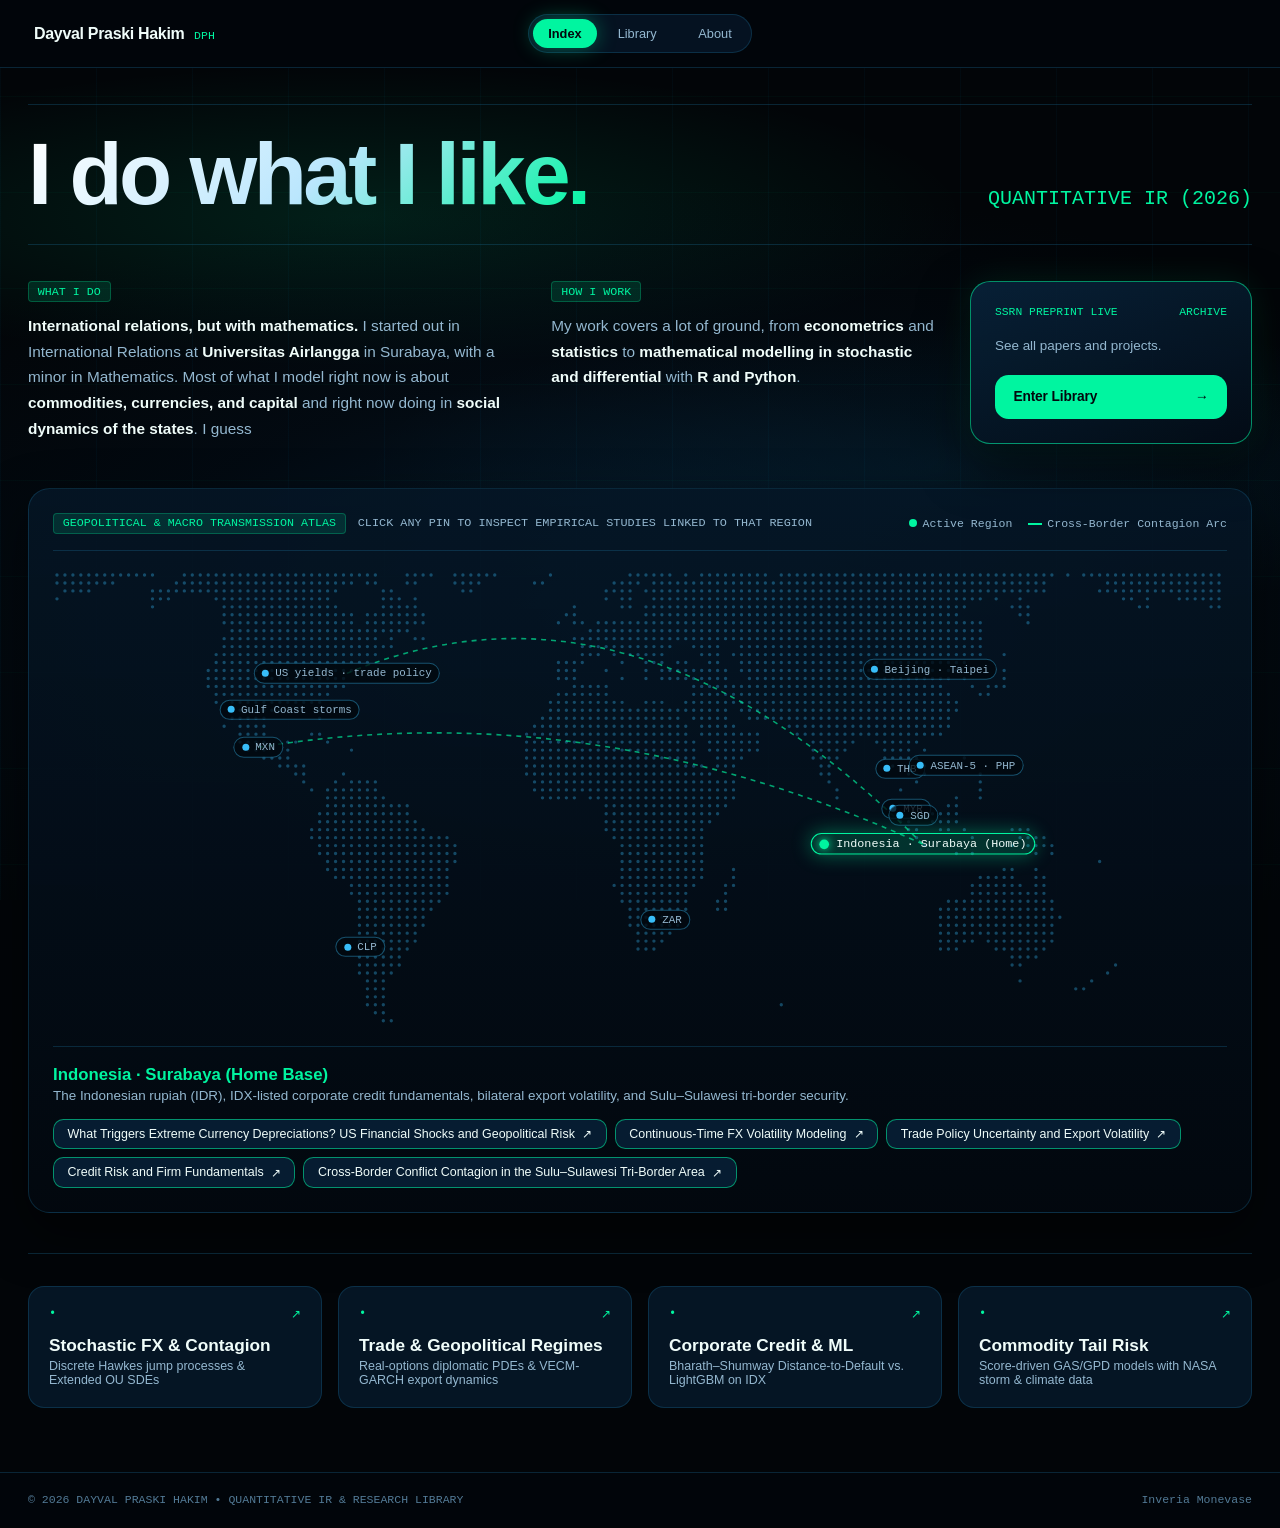
==== commit 0859c56e: "Update index.html" ====
--- a/index.html
+++ b/index.html
@@ -49,14 +49,18 @@
     button { cursor: pointer; }
     a { color: inherit; text-decoration: none; }
 
-    /* Background Deep Water & Aurora Canvas */
-    #auroraWaterCanvas {
+    /* Lightweight Pure-CSS Ambient Deep Water & Aurora Backdrop (0% JS/Canvas CPU) */
+    #auroraAmbientBg {
       position: fixed;
       inset: 0;
-      width: 100%;
-      height: 100%;
       pointer-events: none;
       z-index: 0;
+      background:
+        radial-gradient(ellipse 72% 48% at 50% 68%, rgba(9, 46, 76, 0.52) 0%, rgba(4, 20, 36, 0.32) 55%, rgba(2, 5, 8, 0) 100%),
+        radial-gradient(ellipse 68% 24% at 28% 24%, rgba(0, 245, 160, 0.11) 0%, rgba(0, 245, 160, 0) 70%),
+        radial-gradient(ellipse 65% 24% at 74% 52%, rgba(14, 165, 233, 0.10) 0%, rgba(14, 165, 233, 0) 70%),
+        #020508;
+      contain: strict;
     }
 
     /* Subtle Bathymetric Hairline Grid Overlay */
@@ -127,8 +131,7 @@
       position: sticky;
       top: 0;
       z-index: 40;
-      backdrop-filter: blur(20px);
-      background: rgba(2, 6, 11, 0.84);
+      background: rgba(2, 6, 11, 0.96);
       border-bottom: 1px solid var(--border-water);
       padding: 0.9rem 1.75rem;
       display: grid;
@@ -377,6 +380,8 @@
       width: 100%;
       height: 100%;
       display: block;
+      transform: translateZ(0);
+      contain: layout paint style;
     }
     .atlas-land {
       stroke: rgba(56, 189, 248, 0.34);
@@ -840,7 +845,7 @@
 </head>
 <body>
 
-  <canvas id="auroraWaterCanvas" width="960" height="540"></canvas>
+  <div id="auroraAmbientBg" aria-hidden="true"></div>
   <div class="grid-lines-overlay"></div>
 
   <div id="unfoldPreloader">
@@ -1876,7 +1881,10 @@
       mnl:  { name: 'Philippines & ASEAN-5 (PHP · Sulu)', desc: 'Philippine peso (PHP) ASEAN-5 SDE modeling and Sulu–Mindanao political violence point-process analysis.', works: [2, 7] }
     };
 
+    let activeAtlasKey = null;
     function selectAtlasPlace(key) {
+      if (key === activeAtlasKey) return;
+      activeAtlasKey = key;
       const place = atlasPlaces[key] || atlasPlaces.jkt;
       document.querySelectorAll('.atlas-pin').forEach(p => {
         if (p.dataset.place === key) p.classList.add('on');
@@ -1919,9 +1927,7 @@
           timeZone: 'Asia/Jakarta'
         });
         const tStr = fmt.format(new Date()) + ' WIB';
-        const hEl = document.getElementById('wibClockHeader');
         const aEl = document.getElementById('wibClockAbout');
-        if (hEl) hEl.textContent = tStr;
         if (aEl) aEl.textContent = '● ' + tStr + ' (UTC+7)';
       } catch (e) {}
     }
@@ -1964,100 +1970,14 @@
       window._toastTimer = setTimeout(() => el.classList.add('hidden'), 2800);
     }
 
-    const soundToggleBtn = document.getElementById('soundToggleBtn');
-    if (soundToggleBtn) soundToggleBtn.addEventListener('click', () => {
-      soundOn = !soundOn;
-      const soundIcon = document.getElementById('soundIcon');
-      if (soundIcon) soundIcon.textContent = soundOn ? '🔊' : '🔇';
-      if (soundOn) playChime(587.33, 0.08);
-    });
-
-
-    const preloader = document.getElementById('unfoldPreloader');
-    function hidePreloader() {
-      preloader.classList.add('preloader-hidden');
-    }
-
     const skipPreloaderBtn = document.getElementById('skipPreloaderBtn');
     if (skipPreloaderBtn) skipPreloaderBtn.addEventListener('click', () => {
       playChime(523.25, 0.07);
     });
-    const replayIntroBtn = document.getElementById('replayIntroBtn');
-    if (replayIntroBtn) replayIntroBtn.addEventListener('click', () => {
-      preloader.classList.remove('preloader-hidden');
-      playChime(392.0, 0.1);
-      setTimeout(hidePreloader, 1350);
-    });
 
     ['ranadeWeightSlider', 'ranadeSizeSlider', 'ranadeItalicToggleBtn', 'ranadePangramBtn'].forEach(id => {
       const el = document.getElementById(id);
       if (el) el.addEventListener('click', () => { playChime(440, 0.04); });
-    });
-
-
-    const bgCanvas = document.getElementById('auroraWaterCanvas');
-    const bgCtx = bgCanvas.getContext('2d');
-    let auroraMode = 0; 
-    let phase = 0;
-
-    function drawAuroraWater() {
-      const w = bgCanvas.width;
-      const h = bgCanvas.height;
-      bgCtx.fillStyle = '#020508';
-      bgCtx.fillRect(0, 0, w, h);
-
-      const waterGrad = bgCtx.createRadialGradient(
-        w * 0.5 + Math.sin(phase * 0.5) * 110,
-        h * 0.65,
-        40,
-        w * 0.5,
-        h * 0.5,
-        w * 0.75
-      );
-      if (auroraMode === 0) {
-        // Aurora: Abyssal
-        waterGrad.addColorStop(0, 'rgba(9, 46, 76, 0.55)');
-        waterGrad.addColorStop(0.55, 'rgba(4, 20, 36, 0.38)');
-        waterGrad.addColorStop(1, 'rgba(2, 5, 8, 0)');
-      } else if (auroraMode === 1) {
-        waterGrad.addColorStop(0, 'rgba(14, 116, 144, 0.58)');
-        waterGrad.addColorStop(0.55, 'rgba(6, 40, 68, 0.4)');
-        waterGrad.addColorStop(1, 'rgba(2, 5, 8, 0)');
-      } else {
-        waterGrad.addColorStop(0, 'rgba(6, 78, 59, 0.5)');
-        waterGrad.addColorStop(0.55, 'rgba(4, 28, 44, 0.38)');
-        waterGrad.addColorStop(1, 'rgba(2, 5, 8, 0)');
-      }
-      bgCtx.fillStyle = waterGrad;
-      bgCtx.fillRect(0, 0, w, h);
-
-      for (let r = 0; r < 2; r++) {
-        bgCtx.beginPath();
-        for (let x = 0; x <= w; x += 24) {
-          const y = h * (0.24 + r * 0.3) +
-            Math.sin(x * 0.0045 + phase + r * 1.7) * 52 +
-            Math.cos(x * 0.009 - phase * 0.8) * 26;
-          if (x === 0) bgCtx.moveTo(x, y);
-          else bgCtx.lineTo(x, y);
-        }
-        bgCtx.strokeStyle = r === 0 ? 'rgba(0, 245, 160, 0.14)' : 'rgba(14, 165, 233, 0.12)';
-        bgCtx.lineWidth = 46;
-        bgCtx.stroke();
-      }
-
-      phase += 0.011;
-      requestAnimationFrame(drawAuroraWater);
-    }
-    drawAuroraWater();
-
-    const auroraLabels = ['Abyssal', 'Solar Storm', 'Trench Glow'];
-    const auroraBoostBtn = document.getElementById('auroraBoostBtn');
-    if (auroraBoostBtn) auroraBoostBtn.addEventListener('click', () => {
-      auroraMode = (auroraMode + 1) % 3;
-      const auroraStateTxt = document.getElementById('auroraStateTxt');
-      if (auroraStateTxt) auroraStateTxt.textContent = auroraLabels[auroraMode];
-      playChime(540 + auroraMode * 60, 0.08);
-      showToast('🌊 Aurora mode: ' + auroraLabels[auroraMode]);
     });
 
     // =========================================================================
@@ -2104,11 +2024,18 @@
     let currentFilter = 'all';
     let currentMode = 'wheel';
 
+    const miniPlotCache = {};
     function mountMiniPlots() {
       document.querySelectorAll('.mini-stochastic-box').forEach(box => {
         const plotType = box.dataset.plot;
         const seed = Number(box.dataset.seed || 5);
-        if (DRAW[plotType]) DRAW[plotType](box, seed, true);
+        const cacheKey = plotType + ':' + seed;
+        if (miniPlotCache[cacheKey]) {
+          box.innerHTML = miniPlotCache[cacheKey];
+        } else if (DRAW[plotType]) {
+          DRAW[plotType](box, seed, true);
+          miniPlotCache[cacheKey] = box.innerHTML;
+        }
       });
     }
 
